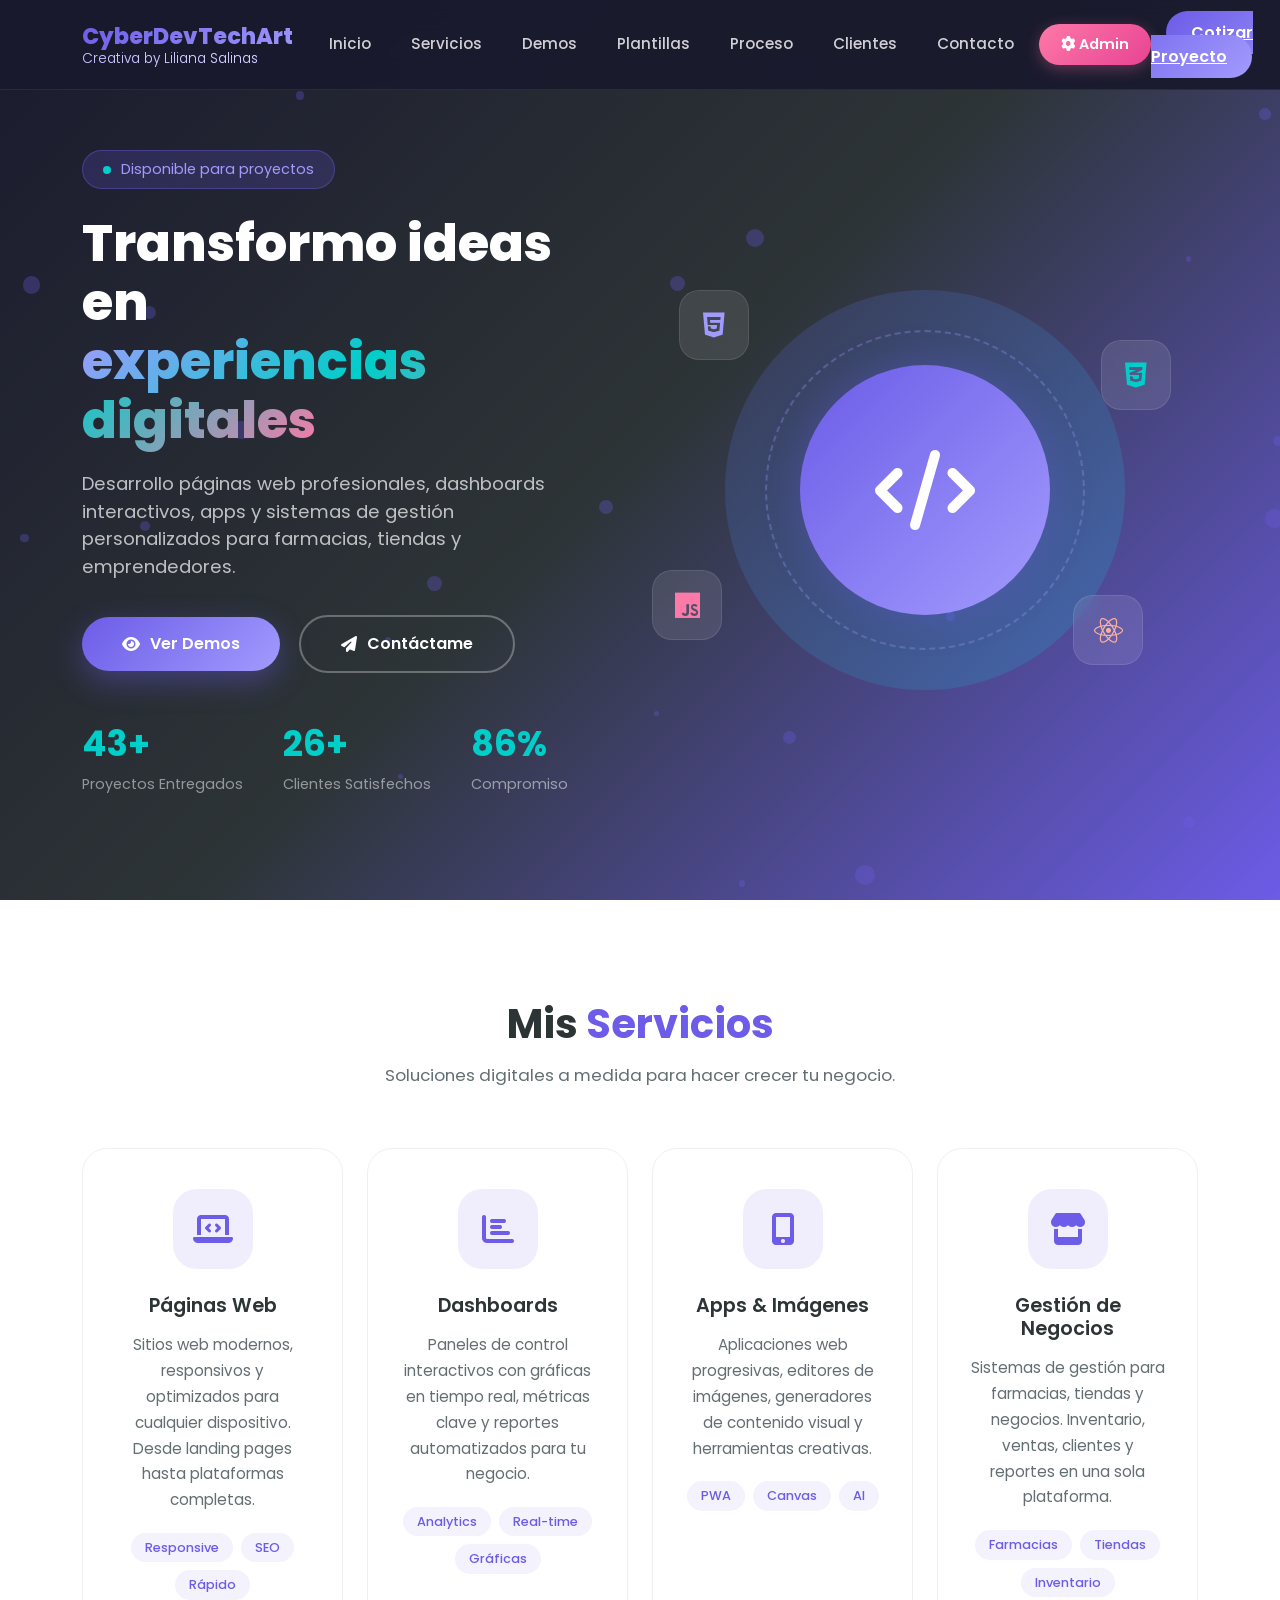
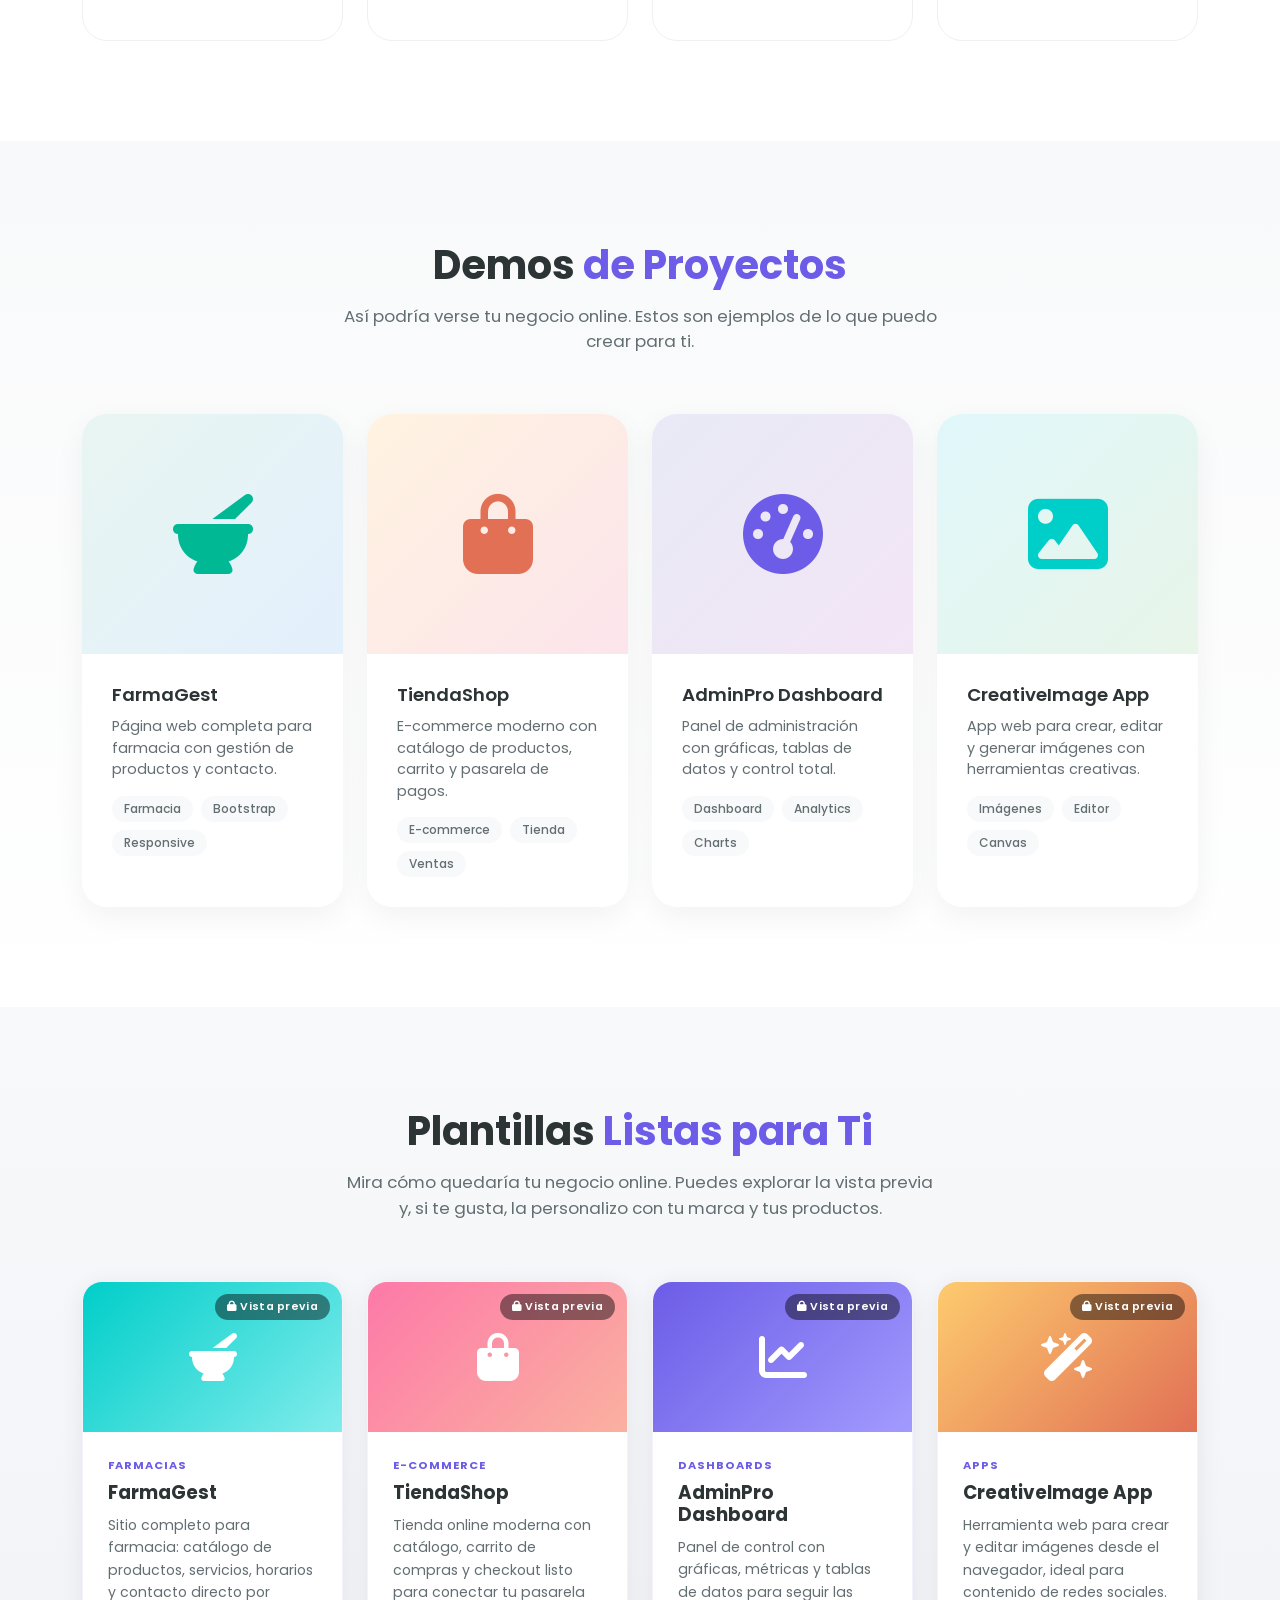
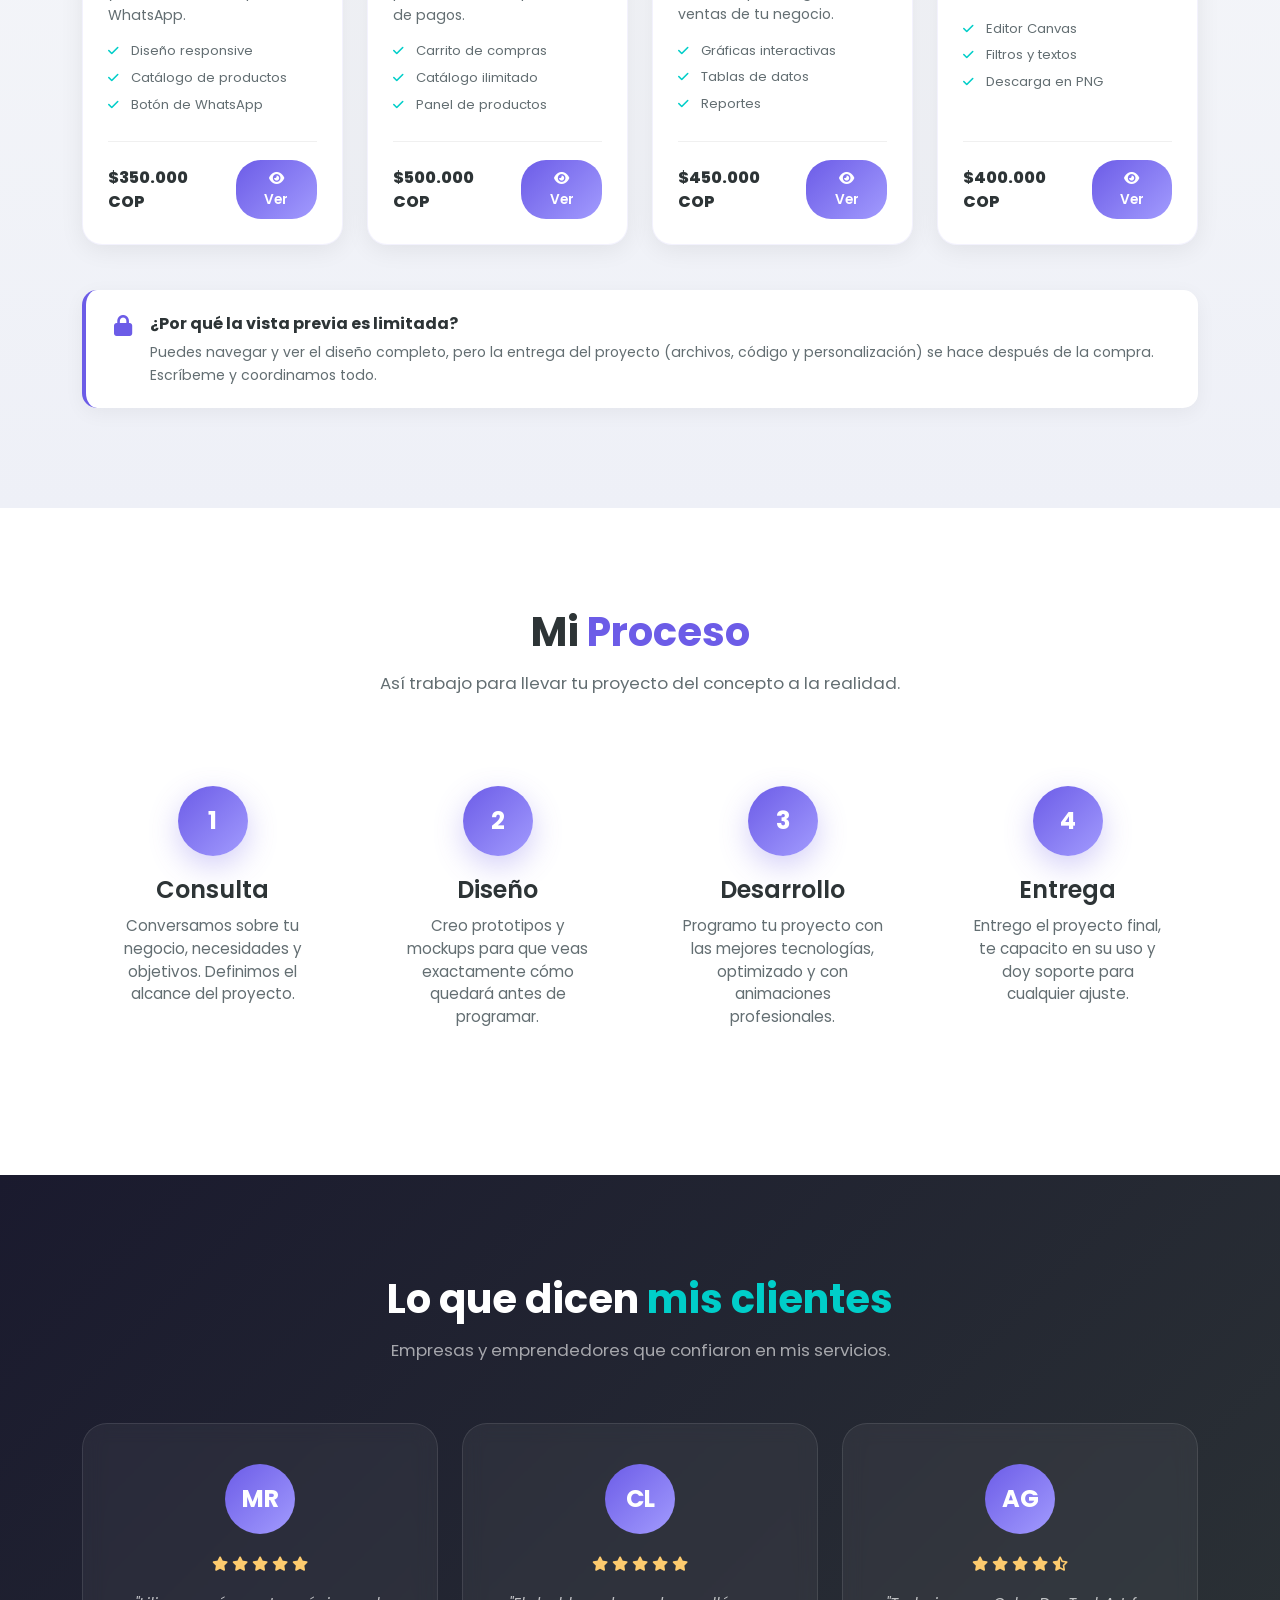
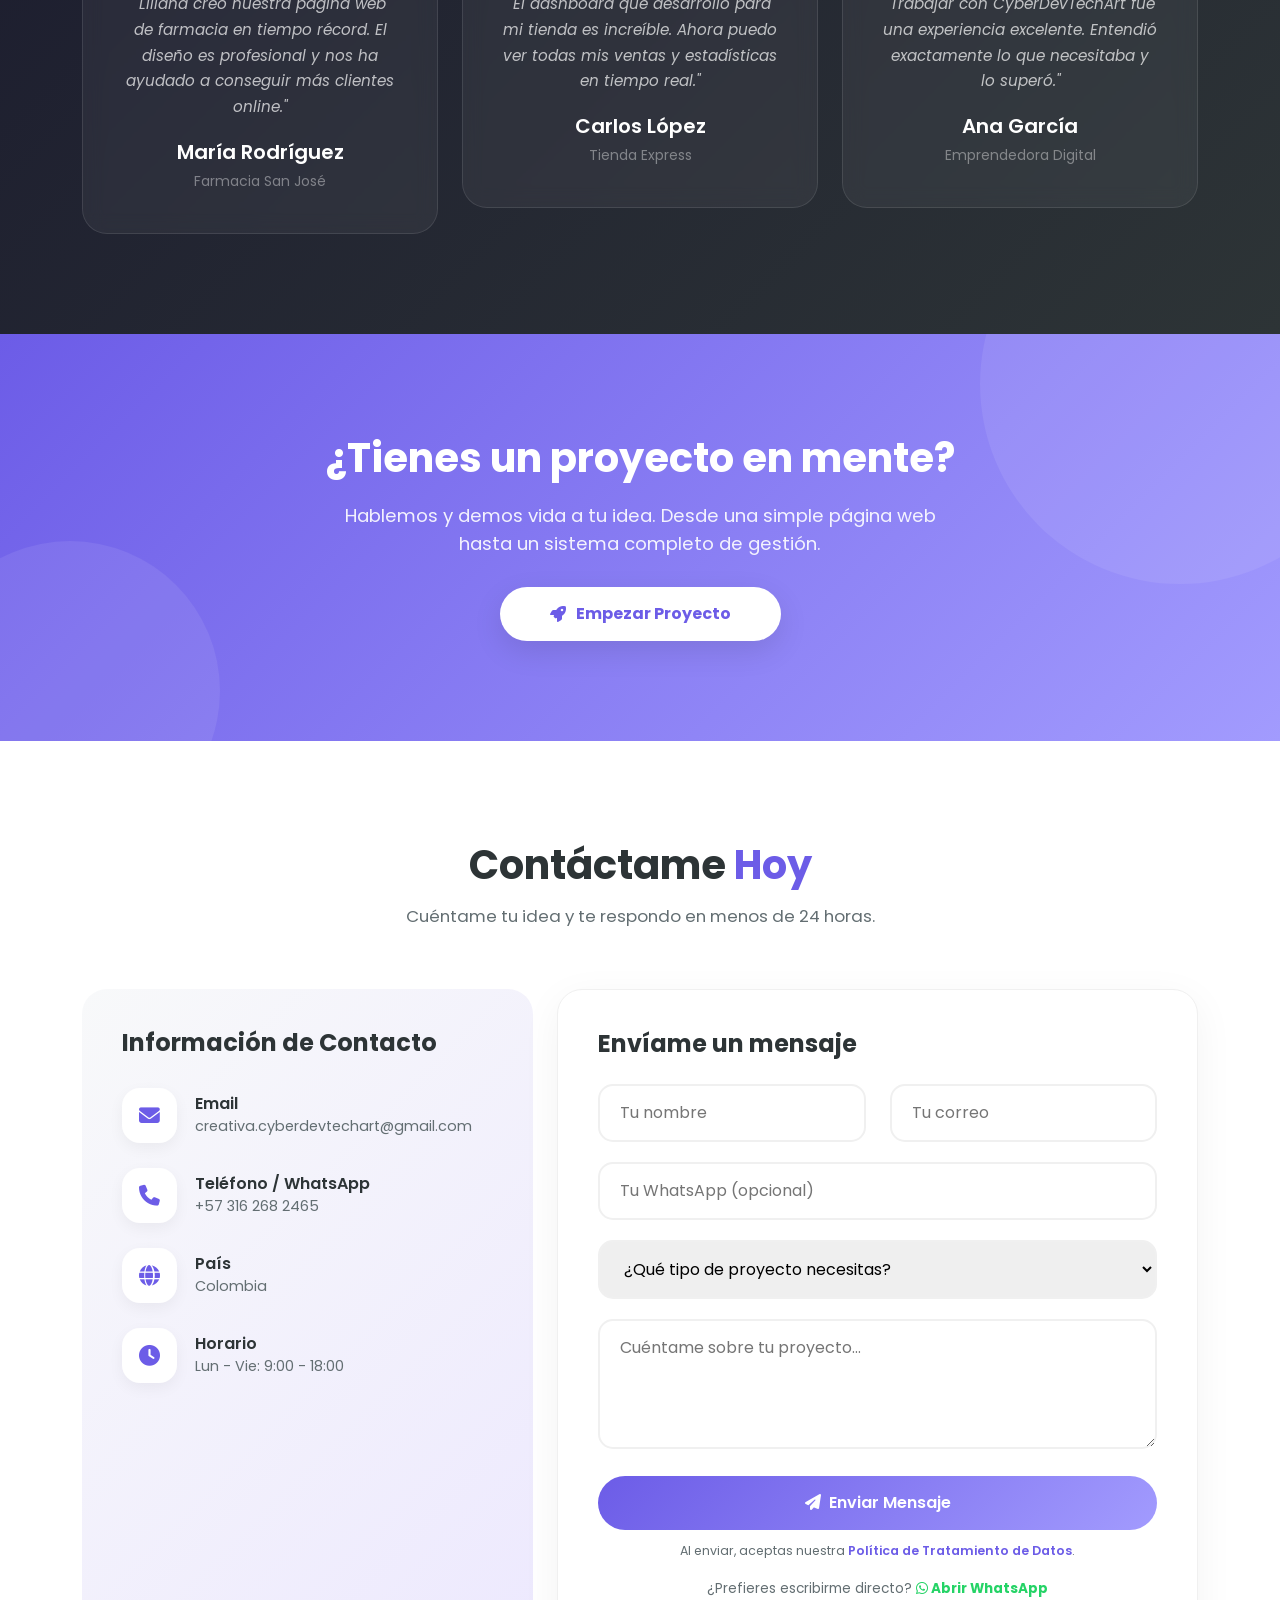
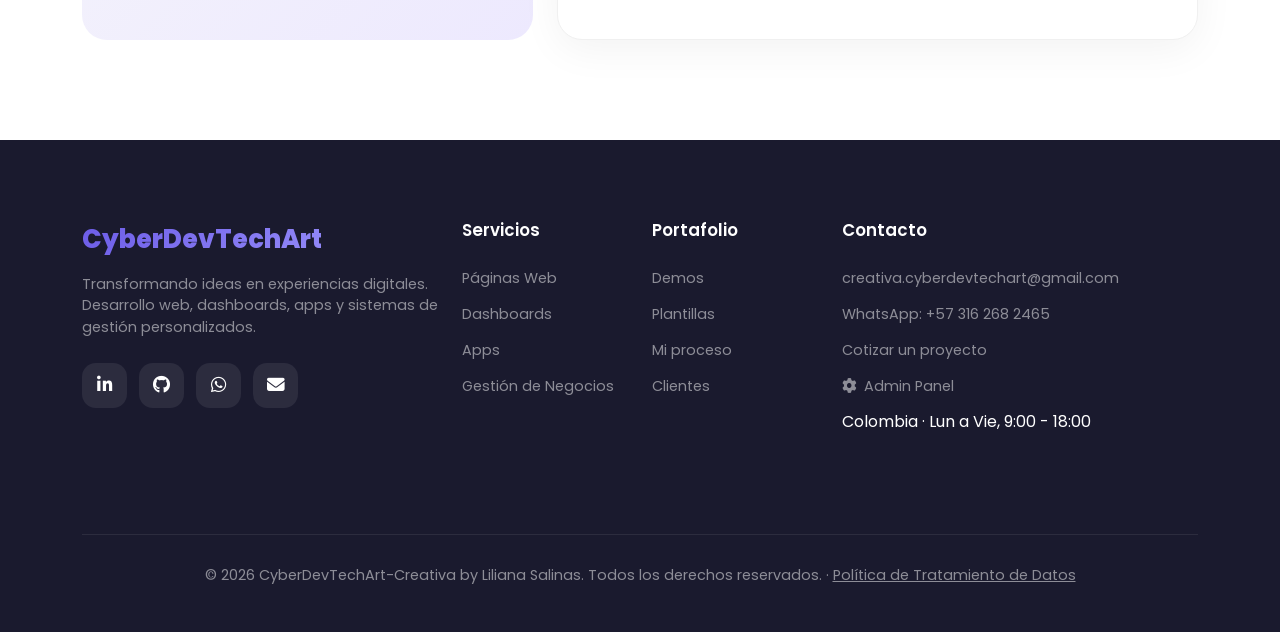
==== index.html @ ba083663 "Add files via upload" ====
<!DOCTYPE html>
<html lang="es">
<head>
    <meta charset="UTF-8">
    <meta name="viewport" content="width=device-width, initial-scale=1.0">
    <title>CyberDevTechArt-Creativa | Desarrollo Web, Apps & Dashboards</title>
    <meta name="description" content="Portafolio de Liliana Salinas (CyberDevTechArt-Creativa): desarrollo de páginas web, dashboards, apps y sistemas de gestión para farmacias, tiendas y emprendedores en Colombia.">
    <meta name="author" content="Liliana Salinas">
    <link rel="canonical" href="https://salinascarabali.github.io/creativa.cyberdevtechart/">
    <meta property="og:type" content="website">
    <meta property="og:title" content="CyberDevTechArt-Creativa | Portafolio de Liliana Salinas">
    <meta property="og:description" content="Páginas web, dashboards, apps y sistemas de gestión a la medida. Mira los demos y plantillas disponibles.">
    <meta property="og:url" content="https://salinascarabali.github.io/creativa.cyberdevtechart/">
    <meta name="twitter:card" content="summary_large_image">
    <link href="https://cdn.jsdelivr.net/npm/bootstrap@5.3.2/dist/css/bootstrap.min.css" rel="stylesheet">
    <link href="https://cdnjs.cloudflare.com/ajax/libs/font-awesome/6.4.2/css/all.min.css" rel="stylesheet">
    <link href="https://fonts.googleapis.com/css2?family=Poppins:wght@300;400;500;600;700;800&display=swap" rel="stylesheet">
    <link rel="stylesheet" href="css/style.css">
</head>
<body>
    <!-- Navbar -->
    <nav class="navbar navbar-expand-lg fixed-top">
        <div class="container">
            <a class="navbar-brand" href="#inicio">CyberDevTechArt<span>Creativa by Liliana Salinas</span></a>
            <button class="navbar-toggler" type="button" data-bs-toggle="collapse" data-bs-target="#navbarNav">
                <span class="navbar-toggler-icon"></span>
            </button>
            <div class="collapse navbar-collapse" id="navbarNav">
                <ul class="navbar-nav ms-auto align-items-center">
                    <li class="nav-item"><a class="nav-link" href="#inicio">Inicio</a></li>
                    <li class="nav-item"><a class="nav-link" href="#servicios">Servicios</a></li>
                    <li class="nav-item"><a class="nav-link" href="#demos">Demos</a></li>
                    <li class="nav-item"><a class="nav-link" href="#plantillas">Plantillas</a></li>
                    <li class="nav-item"><a class="nav-link" href="#proceso">Proceso</a></li>
                    <li class="nav-item"><a class="nav-link" href="#testimonios">Clientes</a></li>
                    <li class="nav-item"><a class="nav-link" href="#contacto">Contacto</a></li>
                    <li class="nav-item"><a class="btn-admin-nav" href="admin.html"><i class="fas fa-cog me-1"></i> Admin</a></li>
                    <li class="nav-item"><a class="btn-nav" href="#contacto">Cotizar Proyecto</a></li>
                </ul>
            </div>
        </div>
    </nav>

    <!-- Hero Section -->
    <section class="hero" id="inicio">
        <div class="hero-particles" id="particles"></div>
        <div class="container">
            <div class="row align-items-center">
                <div class="col-lg-6">
                    <div class="hero-content">
                        <div class="hero-badge">
                            <span class="pulse"></span>
                            <span id="adminStatus">Disponible para proyectos</span>
                        </div>
                        <h1>
                            Transformo ideas en<br>
                            <span class="gradient-text">experiencias digitales</span>
                        </h1>
                        <p id="heroDescription">
                            Desarrollo páginas web profesionales, dashboards interactivos, apps y sistemas de gestión personalizados para farmacias, tiendas y emprendedores.
                        </p>
                        <div class="hero-btns">
                            <a href="#demos" class="btn btn-hero-primary">
                                <i class="fas fa-eye"></i> Ver Demos
                            </a>
                            <a href="#contacto" class="btn btn-hero-outline">
                                <i class="fas fa-paper-plane"></i> Contáctame
                            </a>
                        </div>
                        <div class="hero-stats">
                            <div class="stat-item">
                                <h3 id="statProjects">50+</h3>
                                <p>Proyectos Entregados</p>
                            </div>
                            <div class="stat-item">
                                <h3 id="statClients">30+</h3>
                                <p>Clientes Satisfechos</p>
                            </div>
                            <div class="stat-item">
                                <h3>100%</h3>
                                <p>Compromiso</p>
                            </div>
                        </div>
                    </div>
                </div>
                <div class="col-lg-6">
                    <div class="hero-visual">
                        <div class="hero-circle">
                            <div class="hero-circle-inner">
                                <i class="fas fa-code"></i>
                            </div>
                        </div>
                        <div class="floating-icon"><i class="fab fa-html5"></i></div>
                        <div class="floating-icon"><i class="fab fa-css3-alt"></i></div>
                        <div class="floating-icon"><i class="fab fa-js"></i></div>
                        <div class="floating-icon"><i class="fab fa-react"></i></div>
                    </div>
                </div>
            </div>
        </div>
    </section>

    <!-- Services Section -->
    <section class="services section-padding" id="servicios">
        <div class="container">
            <div class="section-title reveal">
                <h2>Mis <span class="highlight">Servicios</span></h2>
                <p>Soluciones digitales a medida para hacer crecer tu negocio.</p>
            </div>
            <div class="row g-4">
                <div class="col-md-6 col-lg-3">
                    <div class="service-card reveal">
                        <div class="service-icon">
                            <i class="fas fa-laptop-code"></i>
                        </div>
                        <h4>Páginas Web</h4>
                        <p>Sitios web modernos, responsivos y optimizados para cualquier dispositivo. Desde landing pages hasta plataformas completas.</p>
                        <div class="service-tags">
                            <span class="service-tag">Responsive</span>
                            <span class="service-tag">SEO</span>
                            <span class="service-tag">Rápido</span>
                        </div>
                    </div>
                </div>
                <div class="col-md-6 col-lg-3">
                    <div class="service-card reveal">
                        <div class="service-icon">
                            <i class="fas fa-chart-bar"></i>
                        </div>
                        <h4>Dashboards</h4>
                        <p>Paneles de control interactivos con gráficas en tiempo real, métricas clave y reportes automatizados para tu negocio.</p>
                        <div class="service-tags">
                            <span class="service-tag">Analytics</span>
                            <span class="service-tag">Real-time</span>
                            <span class="service-tag">Gráficas</span>
                        </div>
                    </div>
                </div>
                <div class="col-md-6 col-lg-3">
                    <div class="service-card reveal">
                        <div class="service-icon">
                            <i class="fas fa-mobile-alt"></i>
                        </div>
                        <h4>Apps & Imágenes</h4>
                        <p>Aplicaciones web progresivas, editores de imágenes, generadores de contenido visual y herramientas creativas.</p>
                        <div class="service-tags">
                            <span class="service-tag">PWA</span>
                            <span class="service-tag">Canvas</span>
                            <span class="service-tag">AI</span>
                        </div>
                    </div>
                </div>
                <div class="col-md-6 col-lg-3">
                    <div class="service-card reveal">
                        <div class="service-icon">
                            <i class="fas fa-store"></i>
                        </div>
                        <h4>Gestión de Negocios</h4>
                        <p>Sistemas de gestión para farmacias, tiendas y negocios. Inventario, ventas, clientes y reportes en una sola plataforma.</p>
                        <div class="service-tags">
                            <span class="service-tag">Farmacias</span>
                            <span class="service-tag">Tiendas</span>
                            <span class="service-tag">Inventario</span>
                        </div>
                    </div>
                </div>
            </div>
        </div>
    </section>

    <!-- Portfolio / Demos Section -->
    <section class="portfolio section-padding" id="demos">
        <div class="container">
            <div class="section-title reveal">
                <h2>Demos <span class="highlight">de Proyectos</span></h2>
                <p>Así podría verse tu negocio online. Estos son ejemplos de lo que puedo crear para ti.</p>
            </div>
            <div class="row g-4">
                <div class="col-md-6 col-lg-3">
                    <div class="portfolio-card reveal">
                        <div class="portfolio-img farmacia">
                            <div class="demo-screen">
                                <i class="fas fa-mortar-pestle"></i>
                            </div>
                            <div class="portfolio-overlay">
                                <a href="demo-farmacia.html" class="btn btn-view-demo">Ver Demo</a>
                            </div>
                        </div>
                        <div class="portfolio-body">
                            <h5>FarmaGest</h5>
                            <p>Página web completa para farmacia con gestión de productos y contacto.</p>
                            <div class="portfolio-tags">
                                <span class="portfolio-tag">Farmacia</span>
                                <span class="portfolio-tag">Bootstrap</span>
                                <span class="portfolio-tag">Responsive</span>
                            </div>
                        </div>
                    </div>
                </div>
                <div class="col-md-6 col-lg-3">
                    <div class="portfolio-card reveal">
                        <div class="portfolio-img tienda">
                            <div class="demo-screen">
                                <i class="fas fa-shopping-bag"></i>
                            </div>
                            <div class="portfolio-overlay">
                                <a href="tienda-shop.html" class="btn btn-view-demo">Ver Demo</a>
                            </div>
                        </div>
                        <div class="portfolio-body">
                            <h5>TiendaShop</h5>
                            <p>E-commerce moderno con catálogo de productos, carrito y pasarela de pagos.</p>
                            <div class="portfolio-tags">
                                <span class="portfolio-tag">E-commerce</span>
                                <span class="portfolio-tag">Tienda</span>
                                <span class="portfolio-tag">Ventas</span>
                            </div>
                        </div>
                    </div>
                </div>
                <div class="col-md-6 col-lg-3">
                    <div class="portfolio-card reveal">
                        <div class="portfolio-img dashboard">
                            <div class="demo-screen">
                                <i class="fas fa-tachometer-alt"></i>
                            </div>
                            <div class="portfolio-overlay">
                                <a href="admin-analytics.html" class="btn btn-view-demo">Ver Demo</a>
                            </div>
                        </div>
                        <div class="portfolio-body">
                            <h5>AdminPro Dashboard</h5>
                            <p>Panel de administración con gráficas, tablas de datos y control total.</p>
                            <div class="portfolio-tags">
                                <span class="portfolio-tag">Dashboard</span>
                                <span class="portfolio-tag">Analytics</span>
                                <span class="portfolio-tag">Charts</span>
                            </div>
                        </div>
                    </div>
                </div>
                <div class="col-md-6 col-lg-3">
                    <div class="portfolio-card reveal">
                        <div class="portfolio-img app">
                            <div class="demo-screen">
                                <i class="fas fa-image"></i>
                            </div>
                            <div class="portfolio-overlay">
                                <a href="creative-image.html" class="btn btn-view-demo">Ver Demo</a>
                            </div>
                        </div>
                        <div class="portfolio-body">
                            <h5>CreativeImage App</h5>
                            <p>App web para crear, editar y generar imágenes con herramientas creativas.</p>
                            <div class="portfolio-tags">
                                <span class="portfolio-tag">Imágenes</span>
                                <span class="portfolio-tag">Editor</span>
                                <span class="portfolio-tag">Canvas</span>
                            </div>
                        </div>
                    </div>
                </div>
            </div>
        </div>
    </section>

    <!-- Plantillas a la venta -->
    <section class="templates section-padding" id="plantillas">
        <div class="container">
            <div class="section-title reveal">
                <h2>Plantillas <span class="highlight">Listas para Ti</span></h2>
                <p>Mira cómo quedaría tu negocio online. Puedes explorar la vista previa y, si te gusta, la personalizo con tu marca y tus productos.</p>
            </div>

            <div class="row g-4" id="templatesGrid"></div>

            <div class="templates-note reveal">
                <i class="fas fa-lock"></i>
                <div>
                    <strong>¿Por qué la vista previa es limitada?</strong>
                    <p>Puedes navegar y ver el diseño completo, pero la entrega del proyecto (archivos, código y personalización) se hace después de la compra. Escríbeme y coordinamos todo.</p>
                </div>
            </div>
        </div>
    </section>

    <!-- Modal de vista previa -->
    <div class="preview-modal" id="previewModal" aria-hidden="true">
        <div class="preview-box">
            <div class="preview-head">
                <div>
                    <h5 id="previewTitle">Vista previa</h5>
                    <small id="previewPrice"></small>
                </div>
                <button class="preview-close" onclick="closePreview()" aria-label="Cerrar vista previa">
                    <i class="fas fa-times"></i>
                </button>
            </div>
            <div class="preview-frame-wrap">
                <iframe id="previewFrame" title="Vista previa de la plantilla" loading="lazy"></iframe>
                <div class="preview-shield">
                    <span class="preview-watermark">VISTA PREVIA</span>
                </div>
            </div>
            <div class="preview-foot">
                <p><i class="fas fa-info-circle"></i> Vista previa solo de lectura. La versión completa se entrega personalizada.</p>
                <div class="preview-actions">
                    <a href="#" id="previewOpen" target="_blank" rel="noopener" class="btn btn-preview-ghost">
                        <i class="fas fa-up-right-from-square"></i> Ver en grande
                    </a>
                    <a href="#" id="previewBuy" target="_blank" rel="noopener" class="btn btn-preview-buy">
                        <i class="fab fa-whatsapp"></i> La quiero
                    </a>
                </div>
            </div>
        </div>
    </div>

    <!-- Process Section -->
    <section class="process section-padding" id="proceso">
        <div class="container">
            <div class="section-title reveal">
                <h2>Mi <span class="highlight">Proceso</span></h2>
                <p>Así trabajo para llevar tu proyecto del concepto a la realidad.</p>
            </div>
            <div class="row">
                <div class="col-md-6 col-lg-3">
                    <div class="process-step reveal">
                        <div class="step-number">1</div>
                        <h4>Consulta</h4>
                        <p>Conversamos sobre tu negocio, necesidades y objetivos. Definimos el alcance del proyecto.</p>
                    </div>
                </div>
                <div class="col-md-6 col-lg-3">
                    <div class="process-step reveal">
                        <div class="step-number">2</div>
                        <h4>Diseño</h4>
                        <p>Creo prototipos y mockups para que veas exactamente cómo quedará antes de programar.</p>
                    </div>
                </div>
                <div class="col-md-6 col-lg-3">
                    <div class="process-step reveal">
                        <div class="step-number">3</div>
                        <h4>Desarrollo</h4>
                        <p>Programo tu proyecto con las mejores tecnologías, optimizado y con animaciones profesionales.</p>
                    </div>
                </div>
                <div class="col-md-6 col-lg-3">
                    <div class="process-step reveal">
                        <div class="step-number">4</div>
                        <h4>Entrega</h4>
                        <p>Entrego el proyecto final, te capacito en su uso y doy soporte para cualquier ajuste.</p>
                    </div>
                </div>
            </div>
        </div>
    </section>

    <!-- Testimonials -->
    <section class="testimonials section-padding" id="testimonios">
        <div class="container">
            <div class="section-title reveal">
                <h2>Lo que dicen <span style="color: var(--secondary);">mis clientes</span></h2>
                <p>Empresas y emprendedores que confiaron en mis servicios.</p>
            </div>
            <div class="row g-4">
                <div class="col-md-4">
                    <div class="testimonial-card reveal">
                        <div class="testimonial-avatar">MR</div>
                        <div class="stars">
                            <i class="fas fa-star"></i>
                            <i class="fas fa-star"></i>
                            <i class="fas fa-star"></i>
                            <i class="fas fa-star"></i>
                            <i class="fas fa-star"></i>
                        </div>
                        <p>"Liliana creó nuestra página web de farmacia en tiempo récord. El diseño es profesional y nos ha ayudado a conseguir más clientes online."</p>
                        <h5>María Rodríguez</h5>
                        <small>Farmacia San José</small>
                    </div>
                </div>
                <div class="col-md-4">
                    <div class="testimonial-card reveal">
                        <div class="testimonial-avatar">CL</div>
                        <div class="stars">
                            <i class="fas fa-star"></i>
                            <i class="fas fa-star"></i>
                            <i class="fas fa-star"></i>
                            <i class="fas fa-star"></i>
                            <i class="fas fa-star"></i>
                        </div>
                        <p>"El dashboard que desarrolló para mi tienda es increíble. Ahora puedo ver todas mis ventas y estadísticas en tiempo real."</p>
                        <h5>Carlos López</h5>
                        <small>Tienda Express</small>
                    </div>
                </div>
                <div class="col-md-4">
                    <div class="testimonial-card reveal">
                        <div class="testimonial-avatar">AG</div>
                        <div class="stars">
                            <i class="fas fa-star"></i>
                            <i class="fas fa-star"></i>
                            <i class="fas fa-star"></i>
                            <i class="fas fa-star"></i>
                            <i class="fas fa-star-half-alt"></i>
                        </div>
                        <p>"Trabajar con CyberDevTechArt fue una experiencia excelente. Entendió exactamente lo que necesitaba y lo superó."</p>
                        <h5>Ana García</h5>
                        <small>Emprendedora Digital</small>
                    </div>
                </div>
            </div>
        </div>
    </section>

    <!-- CTA Section -->
    <section class="cta">
        <div class="container">
            <div class="cta-content reveal">
                <h2>¿Tienes un proyecto en mente?</h2>
                <p>Hablemos y demos vida a tu idea. Desde una simple página web hasta un sistema completo de gestión.</p>
                <a href="#contacto" class="btn btn-cta-light">
                    <i class="fas fa-rocket"></i> Empezar Proyecto
                </a>
            </div>
        </div>
    </section>

    <!-- Contact Section -->
    <section class="contact section-padding" id="contacto">
        <div class="container">
            <div class="section-title reveal">
                <h2>Contáctame <span class="highlight">Hoy</span></h2>
                <p>Cuéntame tu idea y te respondo en menos de 24 horas.</p>
            </div>
            <div class="row g-4">
                <div class="col-lg-5">
                    <div class="contact-info-card reveal">
                        <h4 style="font-weight: 700; margin-bottom: 30px;">Información de Contacto</h4>
                        <div class="contact-info-item">
                            <div class="contact-info-icon">
                                <i class="fas fa-envelope"></i>
                            </div>
                            <div class="contact-info-text">
                                <h5>Email</h5>
                                <p id="displayEmail"><a href="mailto:creativa.cyberdevtechart@gmail.com">creativa.cyberdevtechart@gmail.com</a></p>
                            </div>
                        </div>
                        <div class="contact-info-item">
                            <div class="contact-info-icon">
                                <i class="fas fa-phone"></i>
                            </div>
                            <div class="contact-info-text">
                                <h5>Teléfono / WhatsApp</h5>
                                <p id="displayPhone"><a href="https://wa.me/573162682465" target="_blank" rel="noopener">+57 316 268 2465</a></p>
                            </div>
                        </div>
                        <div class="contact-info-item">
                            <div class="contact-info-icon">
                                <i class="fas fa-globe"></i>
                            </div>
                            <div class="contact-info-text">
                                <h5>País</h5>
                                <p id="displayCountry">Colombia</p>
                            </div>
                        </div>
                        <div class="contact-info-item">
                            <div class="contact-info-icon">
                                <i class="fas fa-clock"></i>
                            </div>
                            <div class="contact-info-text">
                                <h5>Horario</h5>
                                <p>Lun - Vie: 9:00 - 18:00</p>
                            </div>
                        </div>
                    </div>
                </div>
                <div class="col-lg-7">
                    <div class="contact-form reveal">
                        <h4 style="font-weight: 700; margin-bottom: 25px;">Envíame un mensaje</h4>
                        <form id="contactForm" novalidate>
                            <div class="row">
                                <div class="col-md-6">
                                    <input type="text" name="nombre" id="cfName" class="form-control-custom" placeholder="Tu nombre" required>
                                </div>
                                <div class="col-md-6">
                                    <input type="email" name="email" id="cfEmail" class="form-control-custom" placeholder="Tu correo" required>
                                </div>
                            </div>
                            <input type="tel" name="telefono" id="cfPhone" class="form-control-custom" placeholder="Tu WhatsApp (opcional)">
                            <select name="tipo_proyecto" id="cfType" class="form-control-custom" required>
                                <option value="">¿Qué tipo de proyecto necesitas?</option>
                                <option value="Página Web">Página Web</option>
                                <option value="Dashboard / Analytics">Dashboard / Analytics</option>
                                <option value="App / Imágenes">App / Imágenes</option>
                                <option value="Sistema de Gestión">Sistema de Gestión</option>
                                <option value="Compra de plantilla">Compra de plantilla</option>
                                <option value="Otro">Otro</option>
                            </select>
                            <textarea name="mensaje" id="cfMessage" class="form-control-custom" rows="4" placeholder="Cuéntame sobre tu proyecto..." required></textarea>
                            <button type="submit" class="btn btn-submit">
                                <i class="fas fa-paper-plane me-2"></i>Enviar Mensaje
                            </button>
                            <div class="form-feedback" id="formFeedback"></div>
                            <p class="form-alt" style="font-size:0.78rem; margin-top:12px;">
                                Al enviar, aceptas nuestra
                                <a href="privacidad.html" style="color: var(--primary); font-weight:600;">Política de Tratamiento de Datos</a>.
                            </p>
                            <p class="form-alt">
                                ¿Prefieres escribirme directo?
                                <a href="https://wa.me/573162682465?text=Hola%20Liliana%2C%20vi%20tu%20portafolio%20y%20me%20interesa%20un%20proyecto" target="_blank" rel="noopener">
                                    <i class="fab fa-whatsapp"></i> Abrir WhatsApp
                                </a>
                            </p>
                        </form>
                    </div>
                </div>
            </div>
        </div>
    </section>

    <!-- Footer -->
    <footer class="footer">
        <div class="container">
            <div class="row">
                <div class="col-lg-4 mb-4">
                    <a class="footer-brand" href="#inicio">CyberDevTechArt</a>
                    <p>Transformando ideas en experiencias digitales. Desarrollo web, dashboards, apps y sistemas de gestión personalizados.</p>
                    <div class="social-links mt-4">
                        <a href="https://www.linkedin.com/company/cyberdevartbylilisalinas/" target="_blank" rel="noopener" title="LinkedIn"><i class="fab fa-linkedin-in"></i></a>
                        <a href="https://github.com/salinascarabali" target="_blank" rel="noopener" title="GitHub"><i class="fab fa-github"></i></a>
                        <a href="https://wa.me/573162682465" target="_blank" rel="noopener" title="WhatsApp"><i class="fab fa-whatsapp"></i></a>
                        <a href="mailto:creativa.cyberdevtechart@gmail.com" title="Email"><i class="fas fa-envelope"></i></a>
                    </div>
                </div>
                <div class="col-lg-2 col-md-4 mb-4">
                    <h5>Servicios</h5>
                    <ul class="footer-links">
                        <li><a href="#servicios">Páginas Web</a></li>
                        <li><a href="#servicios">Dashboards</a></li>
                        <li><a href="#servicios">Apps</a></li>
                        <li><a href="#servicios">Gestión de Negocios</a></li>
                    </ul>
                </div>
                <div class="col-lg-2 col-md-4 mb-4">
                    <h5>Portafolio</h5>
                    <ul class="footer-links">
                        <li><a href="#demos">Demos</a></li>
                        <li><a href="#plantillas">Plantillas</a></li>
                        <li><a href="#proceso">Mi proceso</a></li>
                        <li><a href="#testimonios">Clientes</a></li>
                    </ul>
                </div>
                <div class="col-lg-4 col-md-4 mb-4">
                    <h5>Contacto</h5>
                    <ul class="footer-links">
                        <li><a href="mailto:creativa.cyberdevtechart@gmail.com">creativa.cyberdevtechart@gmail.com</a></li>
                        <li><a href="https://wa.me/573162682465" target="_blank" rel="noopener">WhatsApp: +57 316 268 2465</a></li>
                        <li><a href="#contacto">Cotizar un proyecto</a></li>
                        <li><a href="admin.html"><i class="fas fa-cog me-1"></i> Admin Panel</a></li>
                        <li>Colombia · Lun a Vie, 9:00 - 18:00</li>
                    </ul>
                </div>
            </div>
            <div class="footer-bottom">
                <p>© <span id="year">2026</span> CyberDevTechArt-Creativa by Liliana Salinas. Todos los derechos reservados.
                    · <a href="privacidad.html" style="color: inherit; text-decoration: underline;">Política de Tratamiento de Datos</a>
                </p>
            </div>
        </div>
    </footer>

    <script src="https://cdn.jsdelivr.net/npm/bootstrap@5.3.2/dist/js/bootstrap.bundle.min.js"></script>
    <script src="js/app.js"></script>
</body>
</html>
---- css/style.css ----
/* ============================================
   CYBERDEVTECHART-CREATIVA - MAIN STYLES
   by Liliana Salinas
   ============================================ */

:root {
    --primary: #6c5ce7;
    --primary-dark: #5649c0;
    --secondary: #00cec9;
    --accent: #fd79a8;
    --dark: #2d3436;
    --darker: #1a1a2e;
    --light: #f8f9fa;
    --gray: #636e72;
    --gradient-1: linear-gradient(135deg, #6c5ce7 0%, #a29bfe 100%);
    --gradient-2: linear-gradient(135deg, #00cec9 0%, #81ecec 100%);
    --gradient-3: linear-gradient(135deg, #fd79a8 0%, #fab1a0 100%);
    --gradient-hero: linear-gradient(135deg, #1a1a2e 0%, #2d3436 50%, #6c5ce7 100%);
    --shadow: 0 10px 40px rgba(0,0,0,0.15);
    --shadow-glow: 0 0 40px rgba(108, 92, 231, 0.3);
}

* { margin: 0; padding: 0; box-sizing: border-box; }

html { scroll-behavior: smooth; }

body {
    font-family: 'Poppins', sans-serif;
    overflow-x: hidden;
    color: var(--dark);
    background: var(--light);
}

::-webkit-scrollbar { width: 8px; }
::-webkit-scrollbar-track { background: var(--darker); }
::-webkit-scrollbar-thumb { background: var(--primary); border-radius: 4px; }

/* ========== NAVBAR ========== */
.navbar {
    background: rgba(26, 26, 46, 0.95) !important;
    backdrop-filter: blur(15px);
    padding: 15px 0;
    transition: all 0.4s ease;
    border-bottom: 1px solid rgba(108, 92, 231, 0.2);
}

.navbar.scrolled {
    padding: 10px 0;
    box-shadow: 0 5px 30px rgba(0,0,0,0.3);
}

.navbar-brand {
    font-weight: 800;
    font-size: 1.4rem;
    background: var(--gradient-1);
    -webkit-background-clip: text;
    -webkit-text-fill-color: transparent;
    background-clip: text;
}

.navbar-brand span {
    font-weight: 300;
    font-size: 0.85rem;
    display: block;
    -webkit-text-fill-color: rgba(255,255,255,0.6);
    margin-top: -5px;
}

.nav-link {
    font-weight: 500;
    color: rgba(255,255,255,0.8) !important;
    margin: 0 12px;
    position: relative;
    transition: all 0.3s ease;
    font-size: 0.95rem;
}

.nav-link::after {
    content: '';
    position: absolute;
    bottom: -5px;
    left: 50%;
    width: 0;
    height: 2px;
    background: var(--gradient-2);
    border-radius: 2px;
    transition: all 0.3s ease;
    transform: translateX(-50%);
}

.nav-link:hover { color: white !important; }
.nav-link:hover::after { width: 80%; }

.btn-nav {
    background: var(--gradient-1);
    color: white !important;
    padding: 10px 25px !important;
    border-radius: 50px;
    font-weight: 600;
    border: none;
    transition: all 0.3s ease;
    margin-left: 15px;
}

.btn-nav:hover {
    transform: translateY(-2px);
    box-shadow: var(--shadow-glow);
    color: white !important;
}

.navbar-toggler { border-color: rgba(255,255,255,0.3); }
.navbar-toggler-icon { filter: invert(1); }

/* ========== HERO ========== */
.hero {
    min-height: 100vh;
    background: var(--gradient-hero);
    display: flex;
    align-items: center;
    position: relative;
    overflow: hidden;
    padding-top: 80px;
}

.hero-particles {
    position: absolute;
    inset: 0;
    overflow: hidden;
}

.particle {
    position: absolute;
    border-radius: 50%;
    background: rgba(108, 92, 231, 0.3);
    animation: float-particle 15s infinite ease-in-out;
}

@keyframes float-particle {
    0%, 100% { transform: translateY(0) rotate(0deg); opacity: 0.3; }
    50% { transform: translateY(-100px) rotate(180deg); opacity: 0.6; }
}

.hero-content { position: relative; z-index: 2; }

.hero-badge {
    display: inline-flex;
    align-items: center;
    gap: 10px;
    background: rgba(108, 92, 231, 0.2);
    border: 1px solid rgba(108, 92, 231, 0.4);
    padding: 8px 20px;
    border-radius: 50px;
    color: #a29bfe;
    font-size: 0.9rem;
    margin-bottom: 25px;
    animation: fadeInUp 1s ease;
}

.hero-badge .pulse {
    width: 8px;
    height: 8px;
    background: var(--secondary);
    border-radius: 50%;
    animation: pulse 2s infinite;
}

@keyframes pulse {
    0%, 100% { opacity: 1; transform: scale(1); }
    50% { opacity: 0.5; transform: scale(1.3); }
}

.hero h1 {
    font-size: 3.2rem;
    font-weight: 800;
    line-height: 1.15;
    margin-bottom: 20px;
    color: white;
    animation: fadeInUp 1s ease 0.1s both;
}

.hero h1 .gradient-text {
    background: linear-gradient(135deg, #a29bfe 0%, #00cec9 50%, #fd79a8 100%);
    -webkit-background-clip: text;
    -webkit-text-fill-color: transparent;
    background-clip: text;
}

.hero p {
    font-size: 1.15rem;
    color: rgba(255,255,255,0.7);
    margin-bottom: 35px;
    max-width: 500px;
    animation: fadeInUp 1s ease 0.2s both;
}

.hero-btns { animation: fadeInUp 1s ease 0.3s both; }

.btn-hero-primary {
    background: var(--gradient-1);
    color: white;
    padding: 15px 40px;
    border-radius: 50px;
    font-weight: 600;
    border: none;
    transition: all 0.3s ease;
    box-shadow: 0 10px 30px rgba(108, 92, 231, 0.4);
    display: inline-flex;
    align-items: center;
    gap: 10px;
}

.btn-hero-primary:hover {
    transform: translateY(-3px);
    box-shadow: 0 15px 40px rgba(108, 92, 231, 0.5);
    color: white;
}

.btn-hero-outline {
    background: transparent;
    color: white;
    padding: 15px 40px;
    border-radius: 50px;
    font-weight: 600;
    border: 2px solid rgba(255,255,255,0.3);
    margin-left: 15px;
    transition: all 0.3s ease;
    display: inline-flex;
    align-items: center;
    gap: 10px;
}

.btn-hero-outline:hover {
    border-color: var(--secondary);
    color: var(--secondary);
    transform: translateY(-3px);
}

.hero-stats {
    margin-top: 50px;
    display: flex;
    gap: 40px;
    animation: fadeInUp 1s ease 0.5s both;
}

.stat-item h3 {
    font-size: 2.2rem;
    font-weight: 700;
    color: var(--secondary);
}

.stat-item p { color: rgba(255,255,255,0.5); font-size: 0.9rem; }

/* Hero Visual */
.hero-visual {
    position: relative;
    animation: fadeInRight 1.2s ease;
    display: flex;
    justify-content: center;
    align-items: center;
    min-height: 500px;
}

.hero-circle {
    width: 400px;
    height: 400px;
    border-radius: 50%;
    background: linear-gradient(135deg, rgba(108, 92, 231, 0.2) 0%, rgba(0, 206, 201, 0.2) 100%);
    position: relative;
    display: flex;
    align-items: center;
    justify-content: center;
    animation: rotate-slow 30s linear infinite;
}

@keyframes rotate-slow {
    from { transform: rotate(0deg); }
    to { transform: rotate(360deg); }
}

.hero-circle::before {
    content: '';
    position: absolute;
    width: 320px;
    height: 320px;
    border-radius: 50%;
    border: 2px dashed rgba(162, 155, 254, 0.3);
    animation: rotate-slow 20s linear infinite reverse;
}

.hero-circle-inner {
    width: 250px;
    height: 250px;
    border-radius: 50%;
    background: var(--gradient-1);
    display: flex;
    align-items: center;
    justify-content: center;
    font-size: 5rem;
    color: white;
    box-shadow: var(--shadow-glow);
}

.floating-icon {
    position: absolute;
    width: 70px;
    height: 70px;
    border-radius: 20px;
    background: rgba(255,255,255,0.1);
    backdrop-filter: blur(10px);
    display: flex;
    align-items: center;
    justify-content: center;
    font-size: 1.8rem;
    color: white;
    animation: float-icon 4s ease-in-out infinite;
    border: 1px solid rgba(255,255,255,0.1);
}

.floating-icon:nth-child(2) { top: 10%; left: 5%; animation-delay: 0s; color: #a29bfe; }
.floating-icon:nth-child(3) { top: 20%; right: 5%; animation-delay: 1s; color: #00cec9; }
.floating-icon:nth-child(4) { bottom: 20%; left: 0; animation-delay: 2s; color: #fd79a8; }
.floating-icon:nth-child(5) { bottom: 15%; right: 10%; animation-delay: 0.5s; color: #fab1a0; }

@keyframes float-icon {
    0%, 100% { transform: translateY(0) rotate(0deg); }
    50% { transform: translateY(-20px) rotate(5deg); }
}

/* ========== SECTIONS GENERAL ========== */
.section-padding { padding: 100px 0; }

.section-title { text-align: center; margin-bottom: 60px; }

.section-title h2 {
    font-size: 2.5rem;
    font-weight: 700;
    margin-bottom: 15px;
}

.section-title h2 .highlight { color: var(--primary); }

.section-title p {
    color: var(--gray);
    max-width: 600px;
    margin: 0 auto;
    font-size: 1.05rem;
}

/* ========== SERVICES ========== */
.services { background: white; }

.service-card {
    background: white;
    padding: 40px 30px;
    border-radius: 25px;
    text-align: center;
    transition: all 0.5s ease;
    border: 1px solid #f0f0f0;
    height: 100%;
    position: relative;
    overflow: hidden;
}

.service-card::before {
    content: '';
    position: absolute;
    top: 0;
    left: 0;
    width: 100%;
    height: 4px;
    background: var(--gradient-1);
    transform: scaleX(0);
    transition: transform 0.4s ease;
}

.service-card:hover::before { transform: scaleX(1); }

.service-card:hover {
    transform: translateY(-15px);
    box-shadow: 0 30px 60px rgba(0,0,0,0.1);
    border-color: transparent;
}

.service-icon {
    width: 80px;
    height: 80px;
    border-radius: 24px;
    display: flex;
    align-items: center;
    justify-content: center;
    margin: 0 auto 25px;
    font-size: 2rem;
    transition: all 0.4s ease;
    position: relative;
}

.service-card:nth-child(1) .service-icon { background: rgba(108, 92, 231, 0.1); color: var(--primary); }
.service-card:nth-child(2) .service-icon { background: rgba(0, 206, 201, 0.1); color: var(--secondary); }
.service-card:nth-child(3) .service-icon { background: rgba(253, 121, 168, 0.1); color: var(--accent); }
.service-card:nth-child(4) .service-icon { background: rgba(250, 177, 160, 0.1); color: #e17055; }

.service-card:hover .service-icon {
    transform: rotate(5deg) scale(1.1);
}

.service-card h4 {
    font-weight: 600;
    margin-bottom: 15px;
    font-size: 1.2rem;
}

.service-card p { color: var(--gray); font-size: 0.95rem; line-height: 1.7; }

.service-tags {
    display: flex;
    flex-wrap: wrap;
    gap: 8px;
    justify-content: center;
    margin-top: 20px;
}

.service-tag {
    background: rgba(108, 92, 231, 0.08);
    color: var(--primary);
    padding: 5px 14px;
    border-radius: 50px;
    font-size: 0.8rem;
    font-weight: 500;
}

/* ========== PORTFOLIO / DEMO ========== */
.portfolio {
    background: linear-gradient(180deg, #f8f9fa 0%, white 100%);
}

.portfolio-card {
    background: white;
    border-radius: 25px;
    overflow: hidden;
    box-shadow: 0 10px 30px rgba(0,0,0,0.05);
    transition: all 0.5s ease;
    height: 100%;
    position: relative;
}

.portfolio-card:hover {
    transform: translateY(-10px);
    box-shadow: 0 30px 60px rgba(0,0,0,0.12);
}

.portfolio-img {
    height: 240px;
    position: relative;
    overflow: hidden;
}

.portfolio-img .demo-screen {
    width: 100%;
    height: 100%;
    display: flex;
    align-items: center;
    justify-content: center;
    font-size: 5rem;
    position: relative;
}

.portfolio-img.farmacia .demo-screen { background: linear-gradient(135deg, #e8f5f1 0%, #e3f0fd 100%); color: #00b894; }
.portfolio-img.tienda .demo-screen { background: linear-gradient(135deg, #fff3e0 0%, #fce4ec 100%); color: #e17055; }
.portfolio-img.dashboard .demo-screen { background: linear-gradient(135deg, #e8eaf6 0%, #f3e5f5 100%); color: #6c5ce7; }
.portfolio-img.app .demo-screen { background: linear-gradient(135deg, #e0f7fa 0%, #e8f5e9 100%); color: #00cec9; }

.portfolio-overlay {
    position: absolute;
    inset: 0;
    background: rgba(26, 26, 46, 0.85);
    display: flex;
    align-items: center;
    justify-content: center;
    opacity: 0;
    transition: all 0.4s ease;
}

.portfolio-card:hover .portfolio-overlay { opacity: 1; }

.btn-view-demo {
    background: white;
    color: var(--primary);
    padding: 12px 30px;
    border-radius: 50px;
    font-weight: 600;
    border: none;
    transition: all 0.3s ease;
}

.btn-view-demo:hover {
    transform: scale(1.05);
    box-shadow: 0 10px 30px rgba(0,0,0,0.2);
}

.portfolio-body { padding: 30px; }

.portfolio-body h5 {
    font-weight: 600;
    margin-bottom: 10px;
    font-size: 1.15rem;
}

.portfolio-body p { color: var(--gray); font-size: 0.9rem; margin-bottom: 15px; }

.portfolio-tags {
    display: flex;
    gap: 8px;
    flex-wrap: wrap;
}

.portfolio-tag {
    background: #f8f9fa;
    color: var(--gray);
    padding: 4px 12px;
    border-radius: 50px;
    font-size: 0.75rem;
    font-weight: 500;
}

/* ========== PROCESS ========== */
.process { background: white; }

.process-step {
    text-align: center;
    padding: 30px;
    position: relative;
}

.process-step::after {
    content: '';
    position: absolute;
    top: 50px;
    right: -50%;
    width: 100%;
    height: 2px;
    background: linear-gradient(90deg, var(--primary), var(--secondary));
    opacity: 0.3;
}

.process-step:last-child::after { display: none; }

.step-number {
    width: 70px;
    height: 70px;
    border-radius: 50%;
    background: var(--gradient-1);
    color: white;
    display: flex;
    align-items: center;
    justify-content: center;
    font-size: 1.5rem;
    font-weight: 700;
    margin: 0 auto 20px;
    box-shadow: 0 10px 30px rgba(108, 92, 231, 0.3);
}

.process-step h4 { font-weight: 600; margin-bottom: 10px; }
.process-step p { color: var(--gray); font-size: 0.95rem; }

/* ========== TESTIMONIALS ========== */
.testimonials {
    background: linear-gradient(135deg, #1a1a2e 0%, #2d3436 100%);
    color: white;
}

.testimonials .section-title h2 { color: white; }
.testimonials .section-title p { color: rgba(255,255,255,0.6); }

.testimonial-card {
    background: rgba(255,255,255,0.05);
    backdrop-filter: blur(10px);
    padding: 40px;
    border-radius: 25px;
    border: 1px solid rgba(255,255,255,0.1);
    text-align: center;
    transition: all 0.4s ease;
}

.testimonial-card:hover {
    transform: translateY(-10px);
    border-color: rgba(108, 92, 231, 0.4);
}

.testimonial-avatar {
    width: 70px;
    height: 70px;
    border-radius: 50%;
    background: var(--gradient-1);
    display: flex;
    align-items: center;
    justify-content: center;
    color: white;
    font-size: 1.5rem;
    font-weight: 700;
    margin: 0 auto 20px;
}

.stars { color: #fdcb6e; margin-bottom: 15px; font-size: 0.9rem; }

.testimonial-card p {
    font-style: italic;
    color: rgba(255,255,255,0.7);
    margin-bottom: 20px;
    font-size: 0.95rem;
    line-height: 1.7;
}

.testimonial-card h5 { font-weight: 600; margin-bottom: 5px; color: white; }
.testimonial-card small { color: rgba(255,255,255,0.4); }

/* ========== CTA ========== */
.cta {
    background: var(--gradient-1);
    padding: 100px 0;
    position: relative;
    overflow: hidden;
}

.cta::before, .cta::after {
    content: '';
    position: absolute;
    border-radius: 50%;
    background: rgba(255,255,255,0.08);
}

.cta::before { width: 400px; height: 400px; top: -150px; right: -100px; }
.cta::after { width: 300px; height: 300px; bottom: -100px; left: -80px; }

.cta-content {
    position: relative;
    z-index: 2;
    text-align: center;
    color: white;
}

.cta-content h2 {
    font-size: 2.5rem;
    font-weight: 700;
    margin-bottom: 20px;
}

.cta-content p {
    font-size: 1.15rem;
    opacity: 0.9;
    max-width: 600px;
    margin: 0 auto 30px;
}

.btn-cta-light {
    background: white;
    color: var(--primary);
    padding: 15px 50px;
    border-radius: 50px;
    font-weight: 700;
    border: none;
    transition: all 0.3s ease;
    box-shadow: 0 10px 30px rgba(0,0,0,0.1);
    display: inline-flex;
    align-items: center;
    gap: 10px;
}

.btn-cta-light:hover {
    transform: translateY(-3px);
    box-shadow: 0 15px 40px rgba(0,0,0,0.2);
    background: var(--dark);
    color: white;
}

/* ========== CONTACT ========== */
.contact { background: white; }

.contact-info-card {
    background: linear-gradient(135deg, #f8f9fa 0%, #ede9fe 100%);
    padding: 40px;
    border-radius: 25px;
    height: 100%;
}

.contact-info-item {
    display: flex;
    align-items: center;
    margin-bottom: 25px;
}

.contact-info-item:last-child { margin-bottom: 0; }

.contact-info-icon {
    width: 55px;
    height: 55px;
    background: white;
    border-radius: 18px;
    display: flex;
    align-items: center;
    justify-content: center;
    color: var(--primary);
    font-size: 1.3rem;
    margin-right: 18px;
    box-shadow: 0 5px 15px rgba(0,0,0,0.05);
    transition: all 0.3s ease;
}

.contact-info-item:hover .contact-info-icon {
    background: var(--gradient-1);
    color: white;
    transform: scale(1.1);
}

.contact-info-text h5 { font-weight: 600; margin-bottom: 3px; font-size: 1rem; }
.contact-info-text p { color: var(--gray); margin: 0; font-size: 0.9rem; }

.contact-form {
    background: white;
    padding: 40px;
    border-radius: 25px;
    box-shadow: 0 10px 40px rgba(0,0,0,0.05);
    border: 1px solid #f0f0f0;
}

.form-control-custom {
    border: 2px solid #f0f0f0;
    border-radius: 15px;
    padding: 15px 20px;
    font-size: 1rem;
    transition: all 0.3s ease;
    margin-bottom: 20px;
    width: 100%;
    font-family: 'Poppins', sans-serif;
}

.form-control-custom:focus {
    border-color: var(--primary);
    box-shadow: 0 0 0 0.2rem rgba(108, 92, 231, 0.15);
    outline: none;
}

.btn-submit {
    background: var(--gradient-1);
    color: white;
    padding: 15px 40px;
    border-radius: 50px;
    font-weight: 600;
    border: none;
    width: 100%;
    transition: all 0.3s ease;
    cursor: pointer;
    font-family: 'Poppins', sans-serif;
}

.btn-submit:hover {
    transform: translateY(-2px);
    box-shadow: 0 10px 25px rgba(108, 92, 231, 0.3);
}

/* ========== FOOTER ========== */
.footer {
    background: var(--darker);
    color: white;
    padding: 80px 0 30px;
}

.footer-brand {
    font-size: 1.6rem;
    font-weight: 800;
    background: var(--gradient-1);
    -webkit-background-clip: text;
    -webkit-text-fill-color: transparent;
    background-clip: text;
    margin-bottom: 15px;
    display: block;
}

.footer p { color: rgba(255,255,255,0.5); font-size: 0.9rem; }

.footer h5 {
    font-weight: 600;
    margin-bottom: 25px;
    color: white;
    font-size: 1.05rem;
}

.footer-links { padding: 0; }
.footer-links li { margin-bottom: 12px; list-style: none; }

.footer-links a {
    color: rgba(255,255,255,0.5);
    text-decoration: none;
    transition: all 0.3s ease;
    display: inline-block;
    font-size: 0.9rem;
}

.footer-links a:hover {
    color: var(--primary);
    transform: translateX(5px);
}

.social-links { display: flex; gap: 12px; }

.social-links a {
    width: 45px;
    height: 45px;
    background: rgba(255,255,255,0.08);
    border-radius: 14px;
    display: flex;
    align-items: center;
    justify-content: center;
    color: white;
    font-size: 1.1rem;
    transition: all 0.3s ease;
    text-decoration: none;
}

.social-links a:hover {
    background: var(--primary);
    transform: translateY(-5px) rotate(5deg);
    color: white;
}

.footer-bottom {
    border-top: 1px solid rgba(255,255,255,0.08);
    margin-top: 60px;
    padding-top: 30px;
    text-align: center;
    color: rgba(255,255,255,0.4);
    font-size: 0.85rem;
}

/* ========== ANIMATIONS ========== */
@keyframes fadeInUp {
    from { opacity: 0; transform: translateY(40px); }
    to { opacity: 1; transform: translateY(0); }
}

@keyframes fadeInRight {
    from { opacity: 0; transform: translateX(60px); }
    to { opacity: 1; transform: translateX(0); }
}

.reveal {
    opacity: 0;
    transform: translateY(50px);
    transition: all 0.8s ease;
}

.reveal.active {
    opacity: 1;
    transform: translateY(0);
}

/* ========== ADMIN NAV BUTTON ========== */
.btn-admin-nav {
    background: linear-gradient(135deg, #fd79a8 0%, #e84393 100%);
    color: white !important;
    padding: 10px 22px !important;
    border-radius: 50px;
    font-weight: 600;
    border: none;
    transition: all 0.3s ease;
    margin-left: 5px;
    font-size: 0.9rem;
    display: inline-flex;
    align-items: center;
    text-decoration: none;
    box-shadow: 0 4px 15px rgba(253, 121, 168, 0.3);
}

.btn-admin-nav:hover {
    transform: translateY(-2px);
    box-shadow: 0 8px 25px rgba(253, 121, 168, 0.5);
    color: white !important;
}

/* ========== RESPONSIVE ========== */
@media (max-width: 991px) {
    .hero h1 { font-size: 2.3rem; }
    .hero-stats { gap: 25px; flex-wrap: wrap; }
    .btn-hero-outline { margin-left: 0; margin-top: 15px; }
    .section-title h2 { font-size: 2rem; }
    .hero-circle { width: 300px; height: 300px; }
    .hero-circle-inner { width: 180px; height: 180px; font-size: 3.5rem; }
    .process-step::after { display: none; }
}

@media (max-width: 767px) {
    .hero { padding: 130px 0 80px; text-align: center; }
    .hero h1 { font-size: 1.8rem; }
    .hero p { margin: 0 auto 30px; }
    .hero-stats { justify-content: center; }
    .hero-visual { margin-top: 40px; min-height: 350px; }
    .hero-circle { width: 250px; height: 250px; }
    .hero-circle-inner { width: 150px; height: 150px; font-size: 3rem; }
    .cta-content h2 { font-size: 1.8rem; }
    .btn-hero-outline { margin-left: 0; margin-top: 15px; }
    .navbar-collapse {
        background: rgba(26, 26, 46, 0.98);
        padding: 20px;
        border-radius: 20px;
        margin-top: 15px;
    }
    .btn-nav { margin-left: 0; margin-top: 10px; display: inline-block; }
}

/* ============================================
   PLANTILLAS A LA VENTA
   ============================================ */
.templates {
    background: linear-gradient(180deg, #f8f9fa 0%, #eef0f7 100%);
}

.template-card {
    background: white;
    border-radius: 20px;
    overflow: hidden;
    box-shadow: 0 5px 25px rgba(0,0,0,0.07);
    transition: all 0.4s ease;
    height: 100%;
    display: flex;
    flex-direction: column;
    border: 1px solid rgba(108, 92, 231, 0.08);
}

.template-card:hover {
    transform: translateY(-10px);
    box-shadow: var(--shadow-glow);
    border-color: rgba(108, 92, 231, 0.3);
}

.template-thumb {
    height: 150px;
    display: flex;
    align-items: center;
    justify-content: center;
    position: relative;
    color: white;
    font-size: 3rem;
}

.template-thumb.farmacia  { background: var(--gradient-2); }
.template-thumb.tienda    { background: var(--gradient-3); }
.template-thumb.dashboard { background: var(--gradient-1); }
.template-thumb.app       { background: linear-gradient(135deg, #fdcb6e 0%, #e17055 100%); }

.template-badge {
    position: absolute;
    top: 12px;
    right: 12px;
    background: rgba(0,0,0,0.45);
    backdrop-filter: blur(6px);
    color: white;
    font-size: 0.68rem;
    font-weight: 600;
    padding: 5px 12px;
    border-radius: 20px;
    letter-spacing: 0.3px;
}

.template-body {
    padding: 25px;
    display: flex;
    flex-direction: column;
    flex-grow: 1;
}

.template-cat {
    font-size: 0.7rem;
    font-weight: 700;
    text-transform: uppercase;
    letter-spacing: 1px;
    color: var(--primary);
}

.template-body h5 {
    font-weight: 700;
    margin: 8px 0 10px;
    font-size: 1.15rem;
}

.template-body p {
    color: var(--gray);
    font-size: 0.88rem;
    line-height: 1.6;
    margin-bottom: 15px;
}

.template-includes {
    list-style: none;
    padding: 0;
    margin: 0 0 20px 0;
}

.template-includes li {
    font-size: 0.82rem;
    color: var(--gray);
    margin-bottom: 7px;
}

.template-includes i {
    color: var(--secondary);
    margin-right: 8px;
    font-size: 0.75rem;
}

.template-foot {
    margin-top: auto;
    display: flex;
    align-items: center;
    justify-content: space-between;
    gap: 10px;
    padding-top: 18px;
    border-top: 1px solid rgba(0,0,0,0.06);
}

.template-price {
    font-weight: 800;
    color: var(--dark);
    font-size: 1rem;
}

.btn-template {
    background: var(--gradient-1);
    color: white;
    border: none;
    border-radius: 25px;
    padding: 9px 20px;
    font-size: 0.85rem;
    font-weight: 600;
    transition: all 0.3s ease;
}

.btn-template:hover {
    color: white;
    transform: scale(1.05);
    box-shadow: 0 5px 20px rgba(108, 92, 231, 0.4);
}

.templates-note {
    margin-top: 45px;
    background: white;
    border-left: 4px solid var(--primary);
    border-radius: 15px;
    padding: 22px 28px;
    display: flex;
    gap: 18px;
    align-items: flex-start;
    box-shadow: 0 5px 20px rgba(0,0,0,0.05);
}

.templates-note i {
    color: var(--primary);
    font-size: 1.3rem;
    margin-top: 3px;
}

.templates-note strong { display: block; margin-bottom: 5px; }

.templates-note p {
    margin: 0;
    color: var(--gray);
    font-size: 0.88rem;
    line-height: 1.6;
}

/* ============================================
   MODAL DE VISTA PREVIA
   ============================================ */
.preview-modal {
    position: fixed;
    inset: 0;
    background: rgba(26, 26, 46, 0.9);
    backdrop-filter: blur(6px);
    z-index: 2000;
    display: none;
    align-items: center;
    justify-content: center;
    padding: 20px;
}

.preview-modal.open { display: flex; }

.preview-box {
    background: white;
    border-radius: 20px;
    width: 100%;
    max-width: 1100px;
    height: 90vh;
    display: flex;
    flex-direction: column;
    overflow: hidden;
    box-shadow: 0 25px 70px rgba(0,0,0,0.5);
}

.preview-head {
    background: var(--darker);
    color: white;
    padding: 16px 24px;
    display: flex;
    align-items: center;
    justify-content: space-between;
    gap: 15px;
}

.preview-head h5 { margin: 0; font-weight: 700; font-size: 1.05rem; }
.preview-head small { color: rgba(255,255,255,0.55); font-size: 0.8rem; }

.preview-close {
    background: rgba(255,255,255,0.1);
    border: none;
    color: white;
    width: 38px;
    height: 38px;
    border-radius: 50%;
    transition: all 0.3s ease;
    flex-shrink: 0;
}

.preview-close:hover { background: var(--accent); transform: rotate(90deg); }

.preview-frame-wrap {
    position: relative;
    flex-grow: 1;
    background: #f1f2f6;
    overflow: hidden;
}

.preview-frame-wrap iframe {
    width: 100%;
    height: 100%;
    border: 0;
    display: block;
}

/* Capa que impide interactuar con la plantilla: solo se puede mirar */
.preview-shield {
    position: absolute;
    inset: 0;
    cursor: not-allowed;
    background: transparent;
    display: flex;
    align-items: flex-end;
    justify-content: center;
    padding-bottom: 18px;
}

.preview-watermark {
    background: rgba(26, 26, 46, 0.75);
    color: rgba(255,255,255,0.85);
    font-size: 0.7rem;
    font-weight: 700;
    letter-spacing: 3px;
    padding: 7px 20px;
    border-radius: 20px;
    user-select: none;
}

.preview-foot {
    padding: 15px 24px;
    background: white;
    border-top: 1px solid rgba(0,0,0,0.08);
    display: flex;
    align-items: center;
    justify-content: space-between;
    gap: 15px;
    flex-wrap: wrap;
}

.preview-foot p {
    margin: 0;
    font-size: 0.8rem;
    color: var(--gray);
}

.preview-actions { display: flex; gap: 10px; }

.btn-preview-ghost {
    border: 2px solid var(--primary);
    color: var(--primary);
    border-radius: 25px;
    padding: 9px 20px;
    font-size: 0.85rem;
    font-weight: 600;
}

.btn-preview-ghost:hover { background: var(--primary); color: white; }

.btn-preview-buy {
    background: #25D366;
    color: white;
    border-radius: 25px;
    padding: 9px 22px;
    font-size: 0.85rem;
    font-weight: 600;
    border: none;
}

.btn-preview-buy:hover { background: #1da851; color: white; }

@media (max-width: 767px) {
    .preview-box { height: 94vh; }
    .preview-foot { justify-content: center; text-align: center; }
    .preview-foot p { order: 2; }
    .preview-actions { width: 100%; justify-content: center; }
}

/* ============================================
   FEEDBACK DEL FORMULARIO
   ============================================ */
.form-feedback {
    display: none;
    margin-top: 18px;
    padding: 14px 18px;
    border-radius: 12px;
    font-size: 0.88rem;
    line-height: 1.5;
}

.form-feedback.show { display: block; }

.form-feedback.ok {
    background: rgba(0, 184, 148, 0.12);
    color: #00875f;
    border: 1px solid rgba(0, 184, 148, 0.3);
}

.form-feedback.error {
    background: rgba(214, 48, 49, 0.1);
    color: #c0392b;
    border: 1px solid rgba(214, 48, 49, 0.25);
}

.form-feedback a { color: inherit; font-weight: 700; }

.form-alt {
    margin: 18px 0 0;
    font-size: 0.85rem;
    color: var(--gray);
    text-align: center;
}

.form-alt a {
    color: #25D366;
    font-weight: 700;
    text-decoration: none;
}

.form-alt a:hover { text-decoration: underline; }

/* Enlaces dentro de la tarjeta de contacto */
.contact-info-text a {
    color: inherit;
    text-decoration: none;
    word-break: break-word;
}

.contact-info-text a:hover { color: var(--primary); }
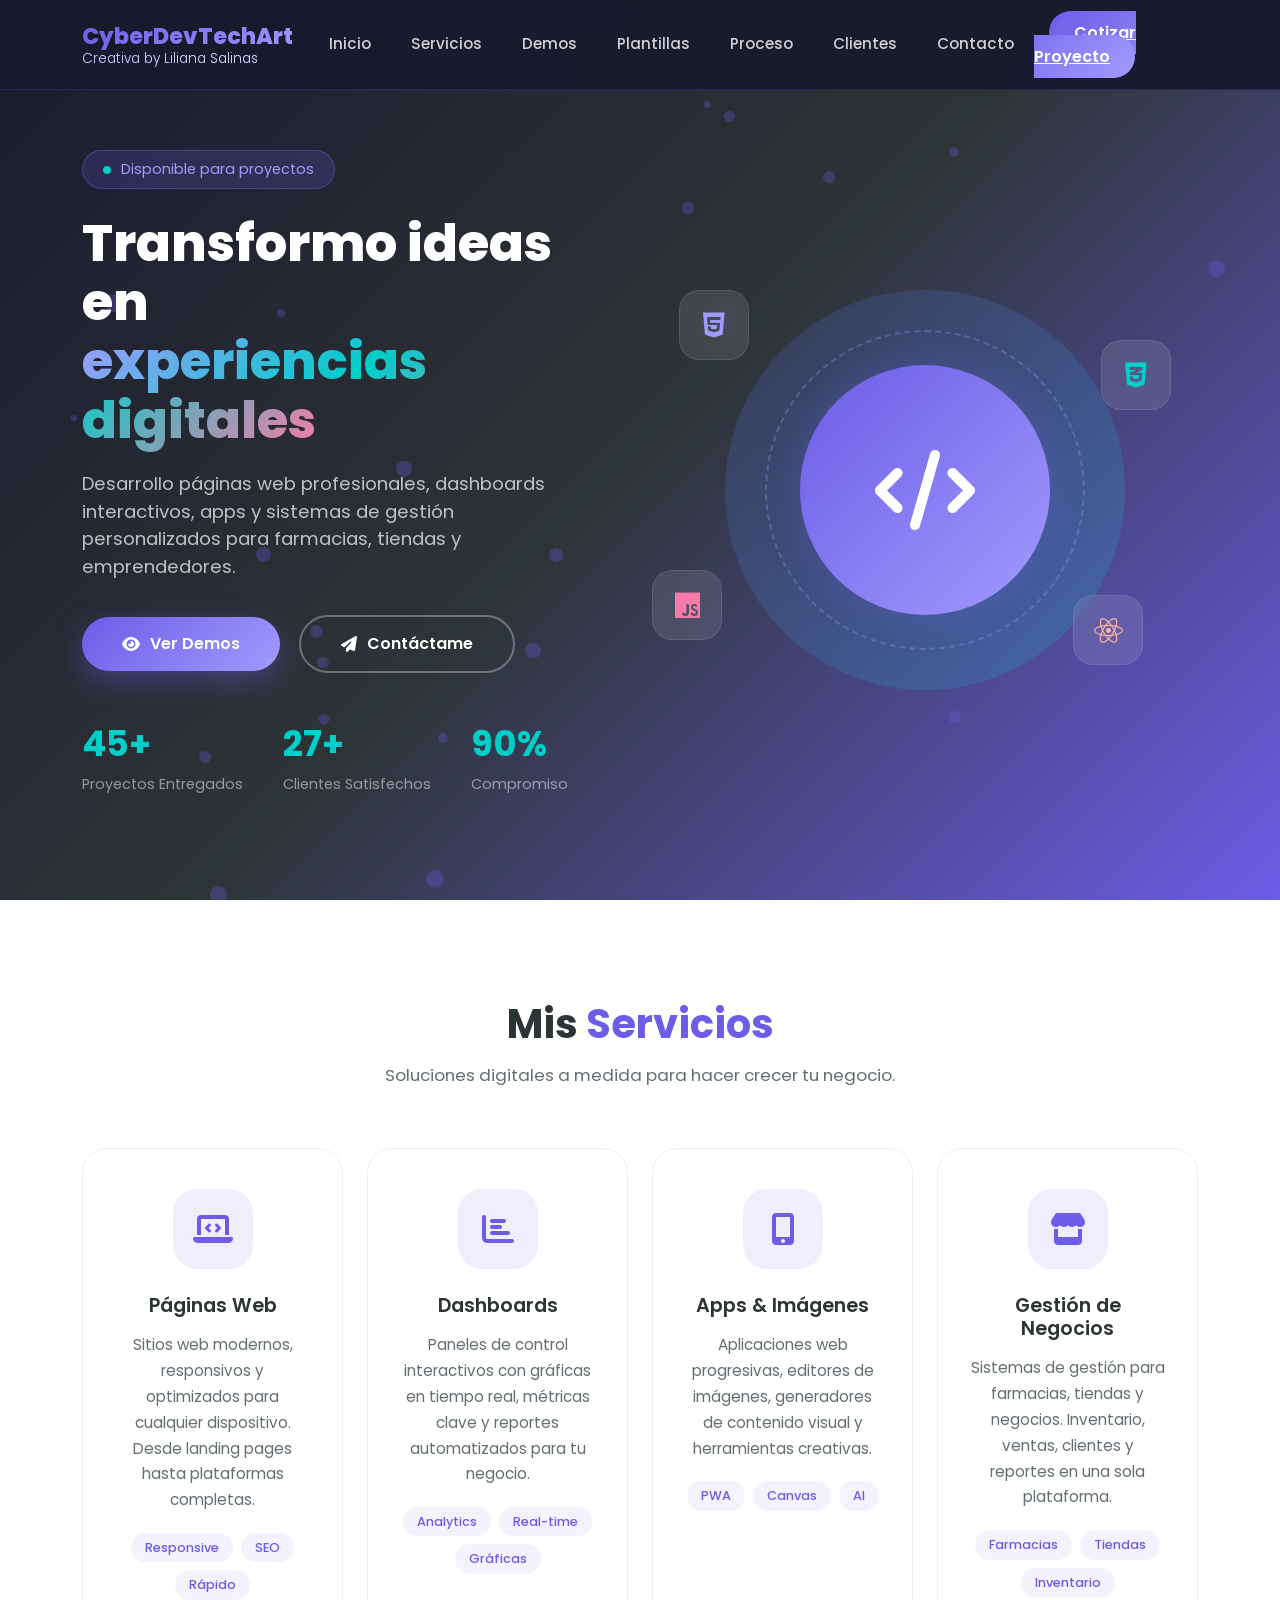
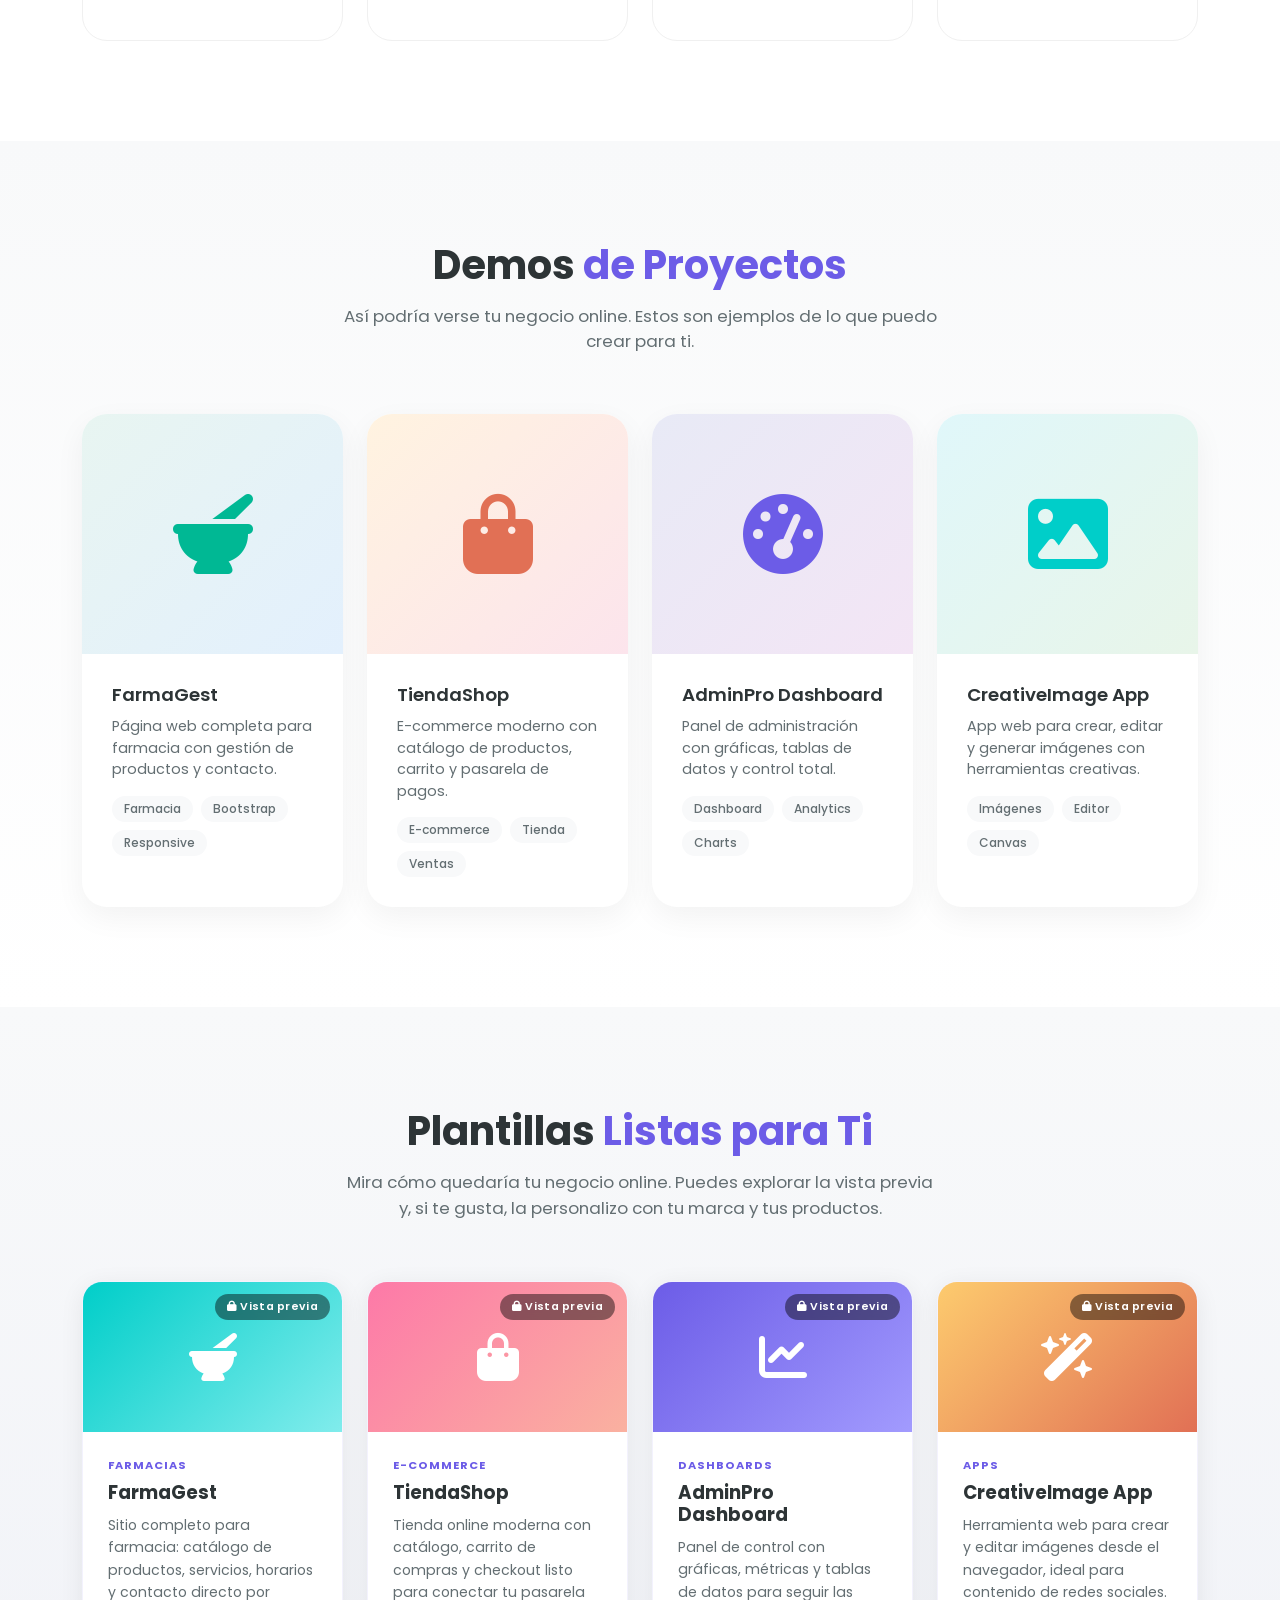
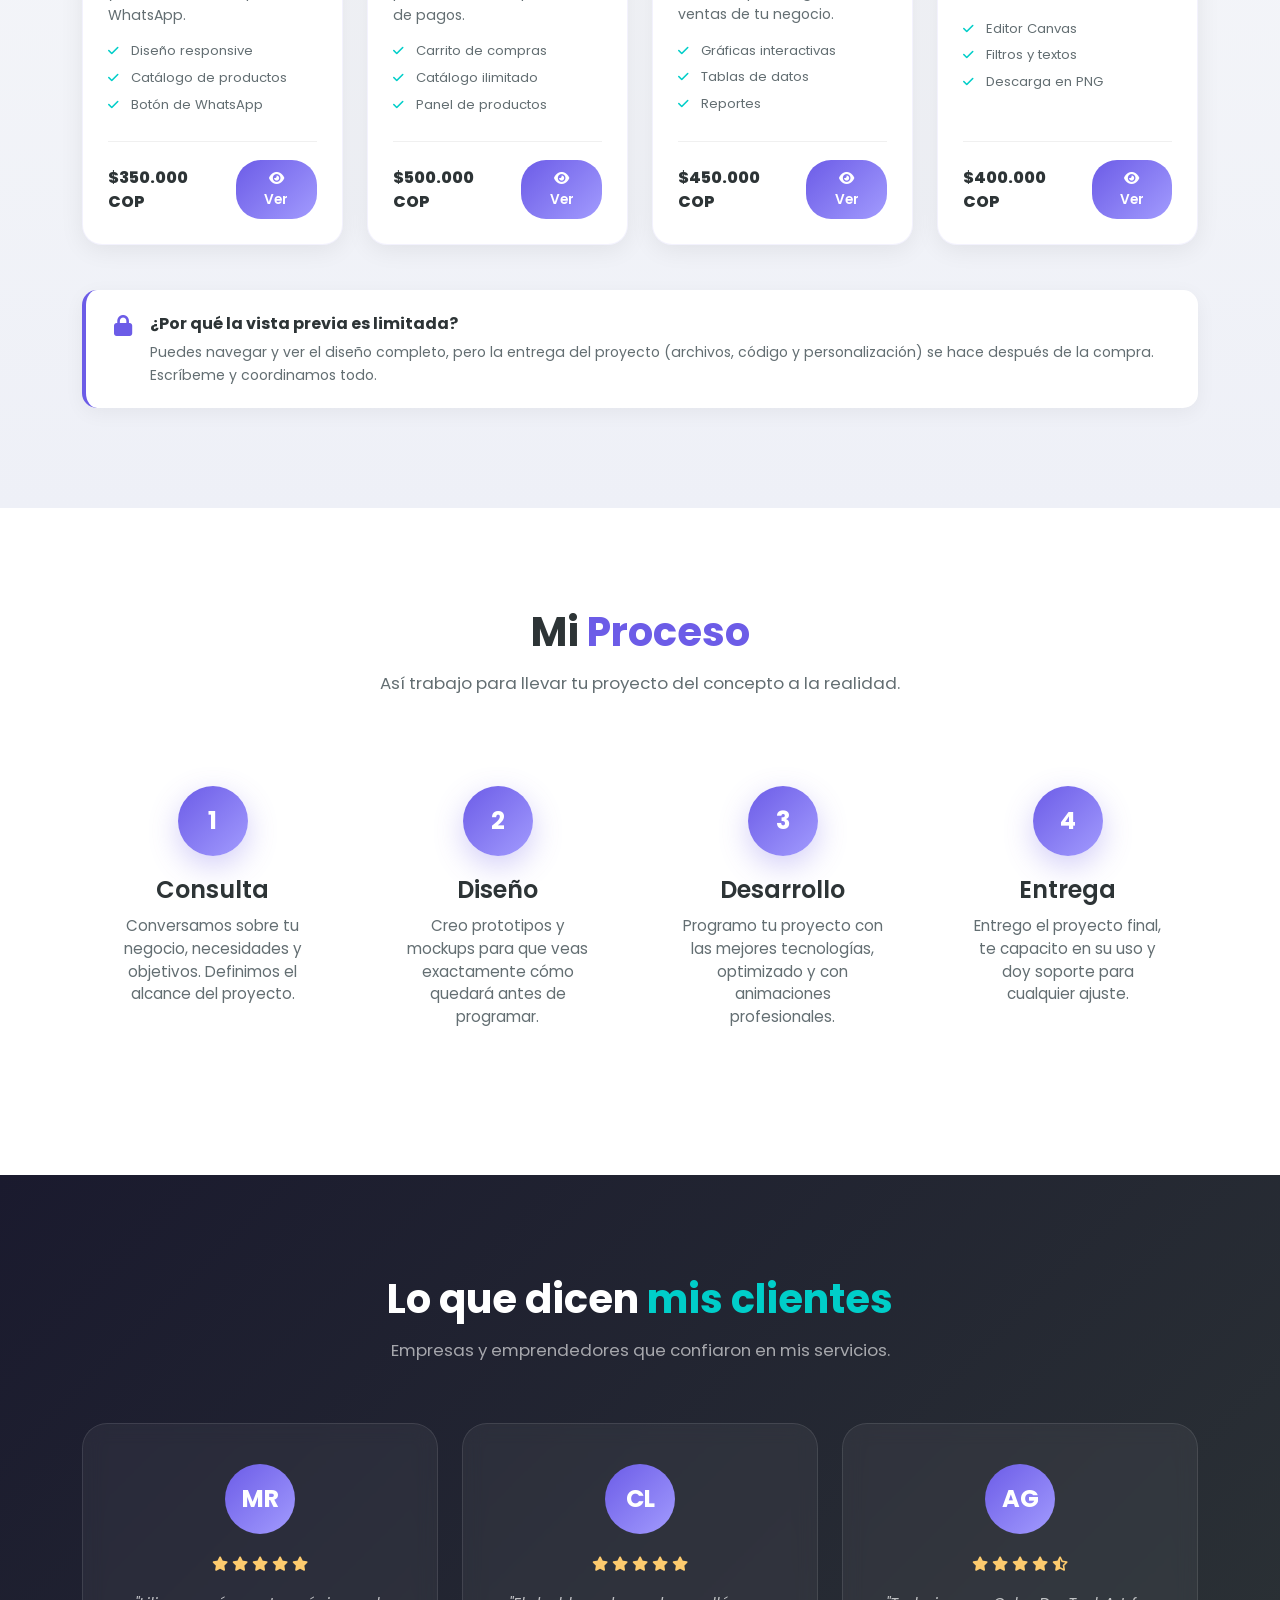
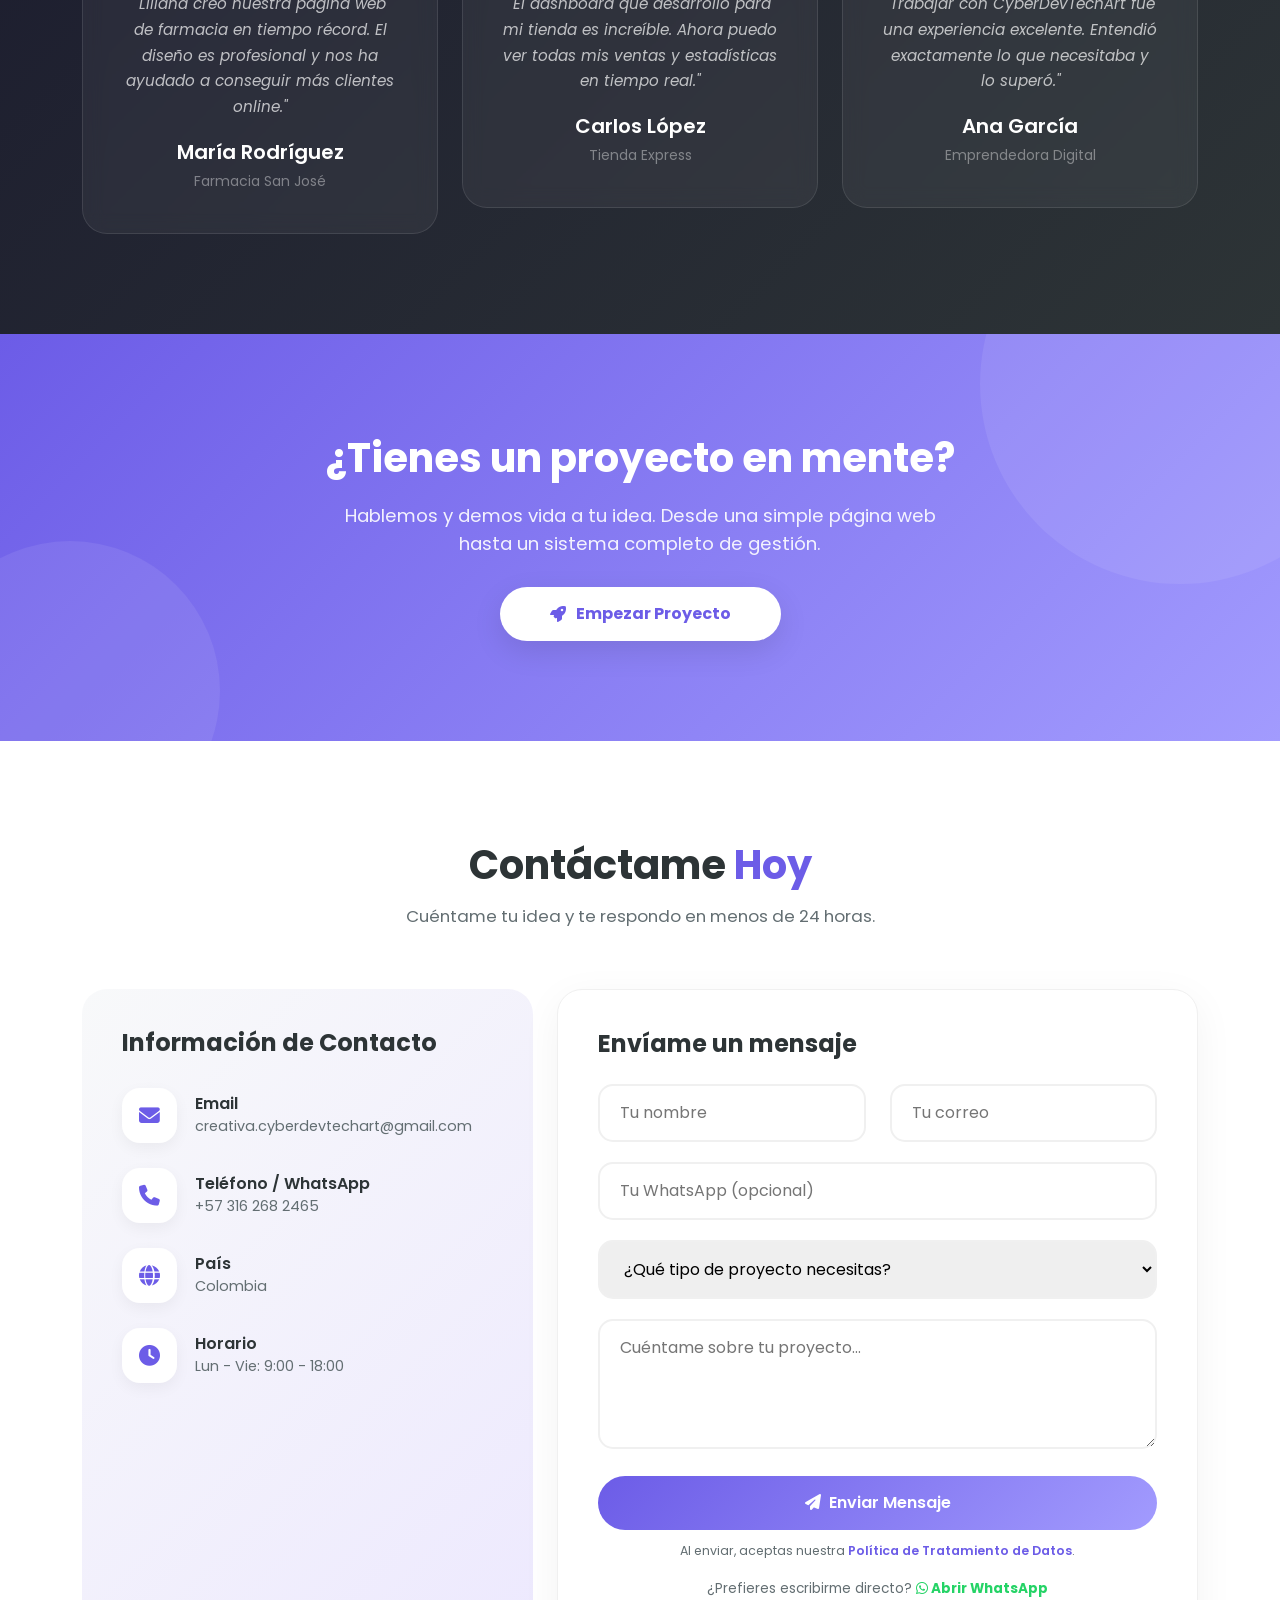
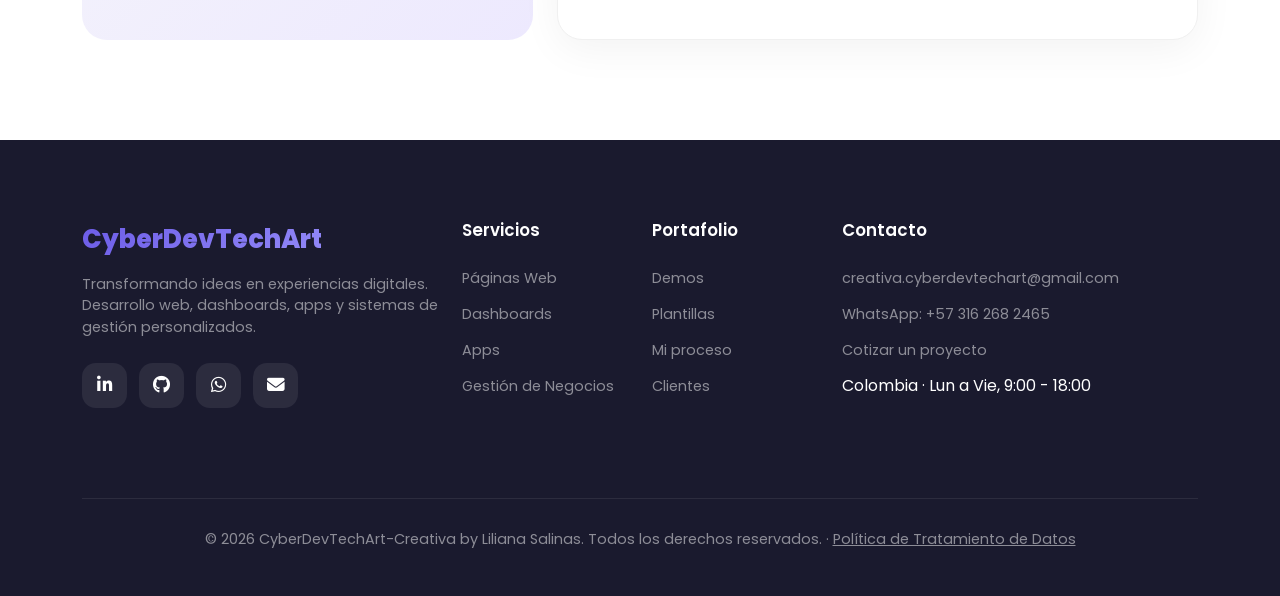
==== commit b3ff83ed: "Remove admin panel links from index.html Removed admin panel links from navigation and footer." ====
--- a/index.html
+++ b/index.html
@@ -34,7 +34,6 @@
                     <li class="nav-item"><a class="nav-link" href="#proceso">Proceso</a></li>
                     <li class="nav-item"><a class="nav-link" href="#testimonios">Clientes</a></li>
                     <li class="nav-item"><a class="nav-link" href="#contacto">Contacto</a></li>
-                    <li class="nav-item"><a class="btn-admin-nav" href="admin.html"><i class="fas fa-cog me-1"></i> Admin</a></li>
                     <li class="nav-item"><a class="btn-nav" href="#contacto">Cotizar Proyecto</a></li>
                 </ul>
             </div>
@@ -557,7 +556,6 @@
                         <li><a href="mailto:creativa.cyberdevtechart@gmail.com">creativa.cyberdevtechart@gmail.com</a></li>
                         <li><a href="https://wa.me/573162682465" target="_blank" rel="noopener">WhatsApp: +57 316 268 2465</a></li>
                         <li><a href="#contacto">Cotizar un proyecto</a></li>
-                        <li><a href="admin.html"><i class="fas fa-cog me-1"></i> Admin Panel</a></li>
                         <li>Colombia · Lun a Vie, 9:00 - 18:00</li>
                     </ul>
                 </div>
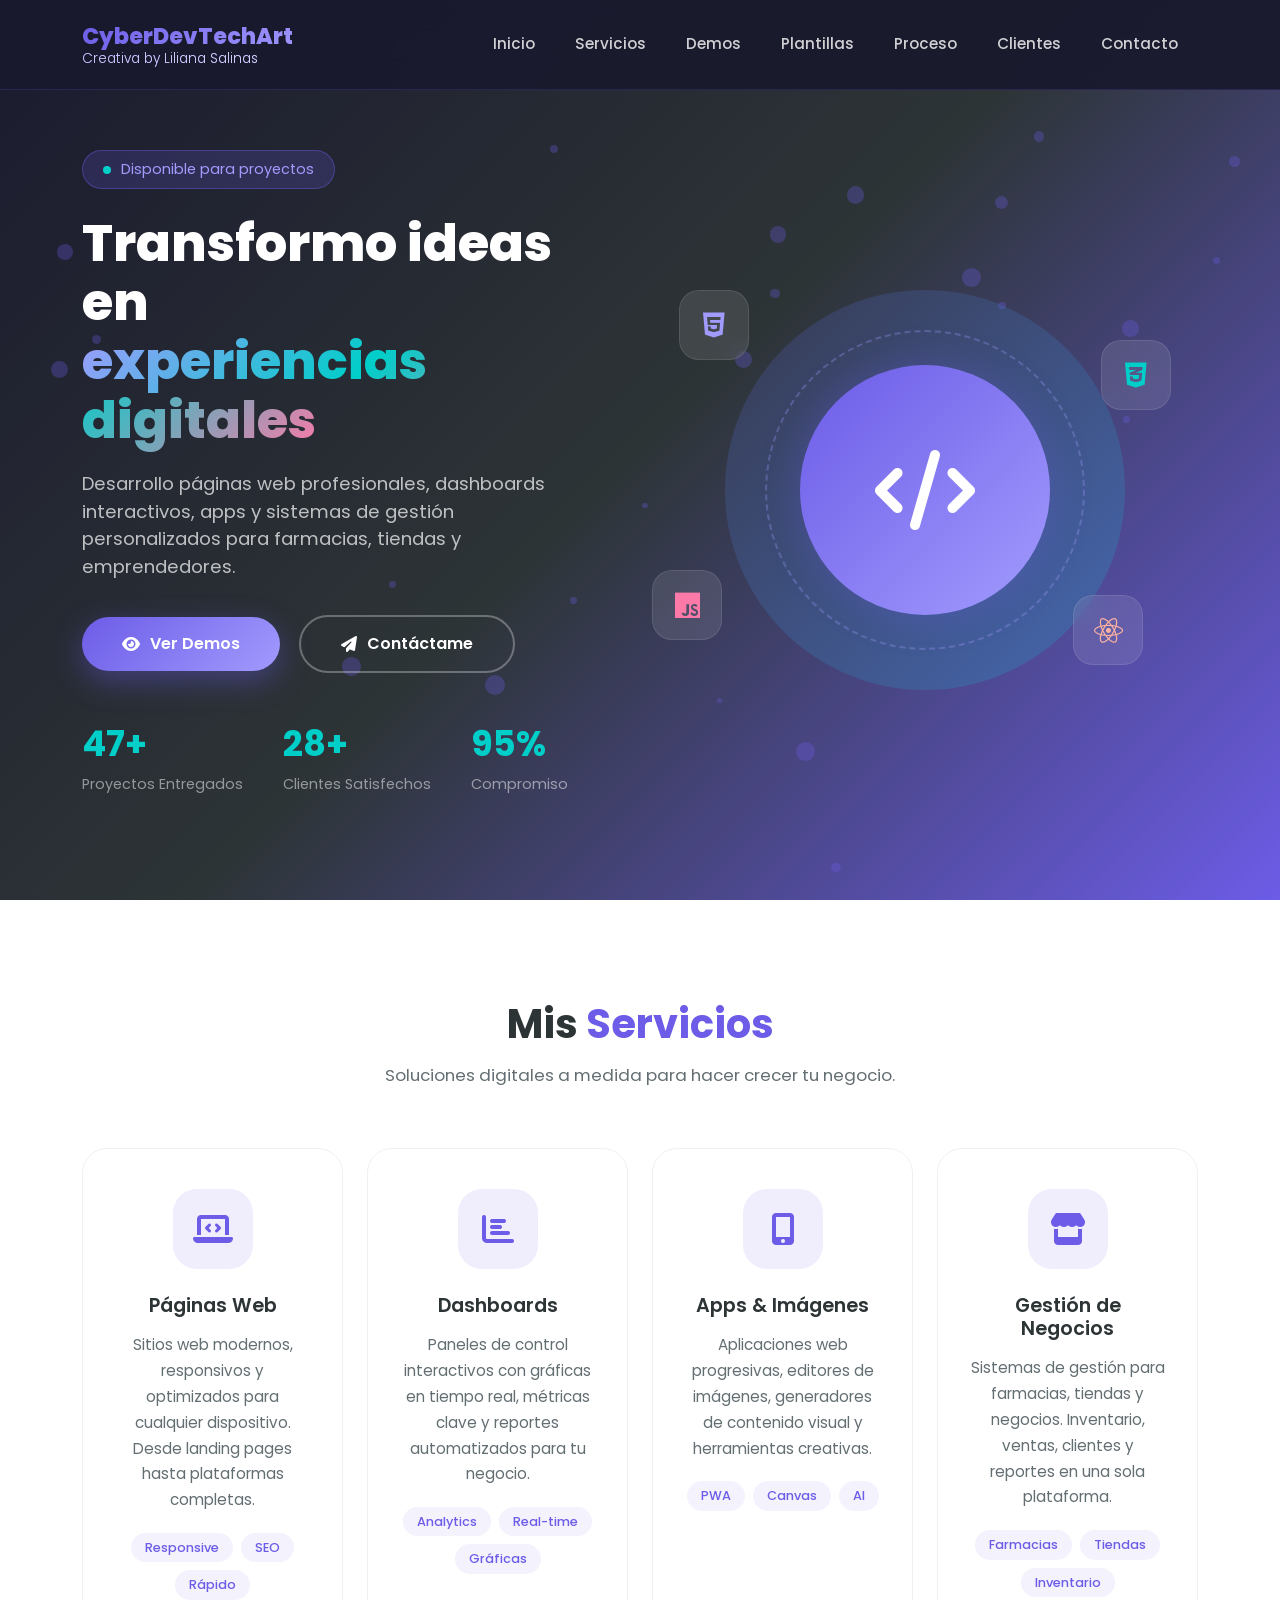
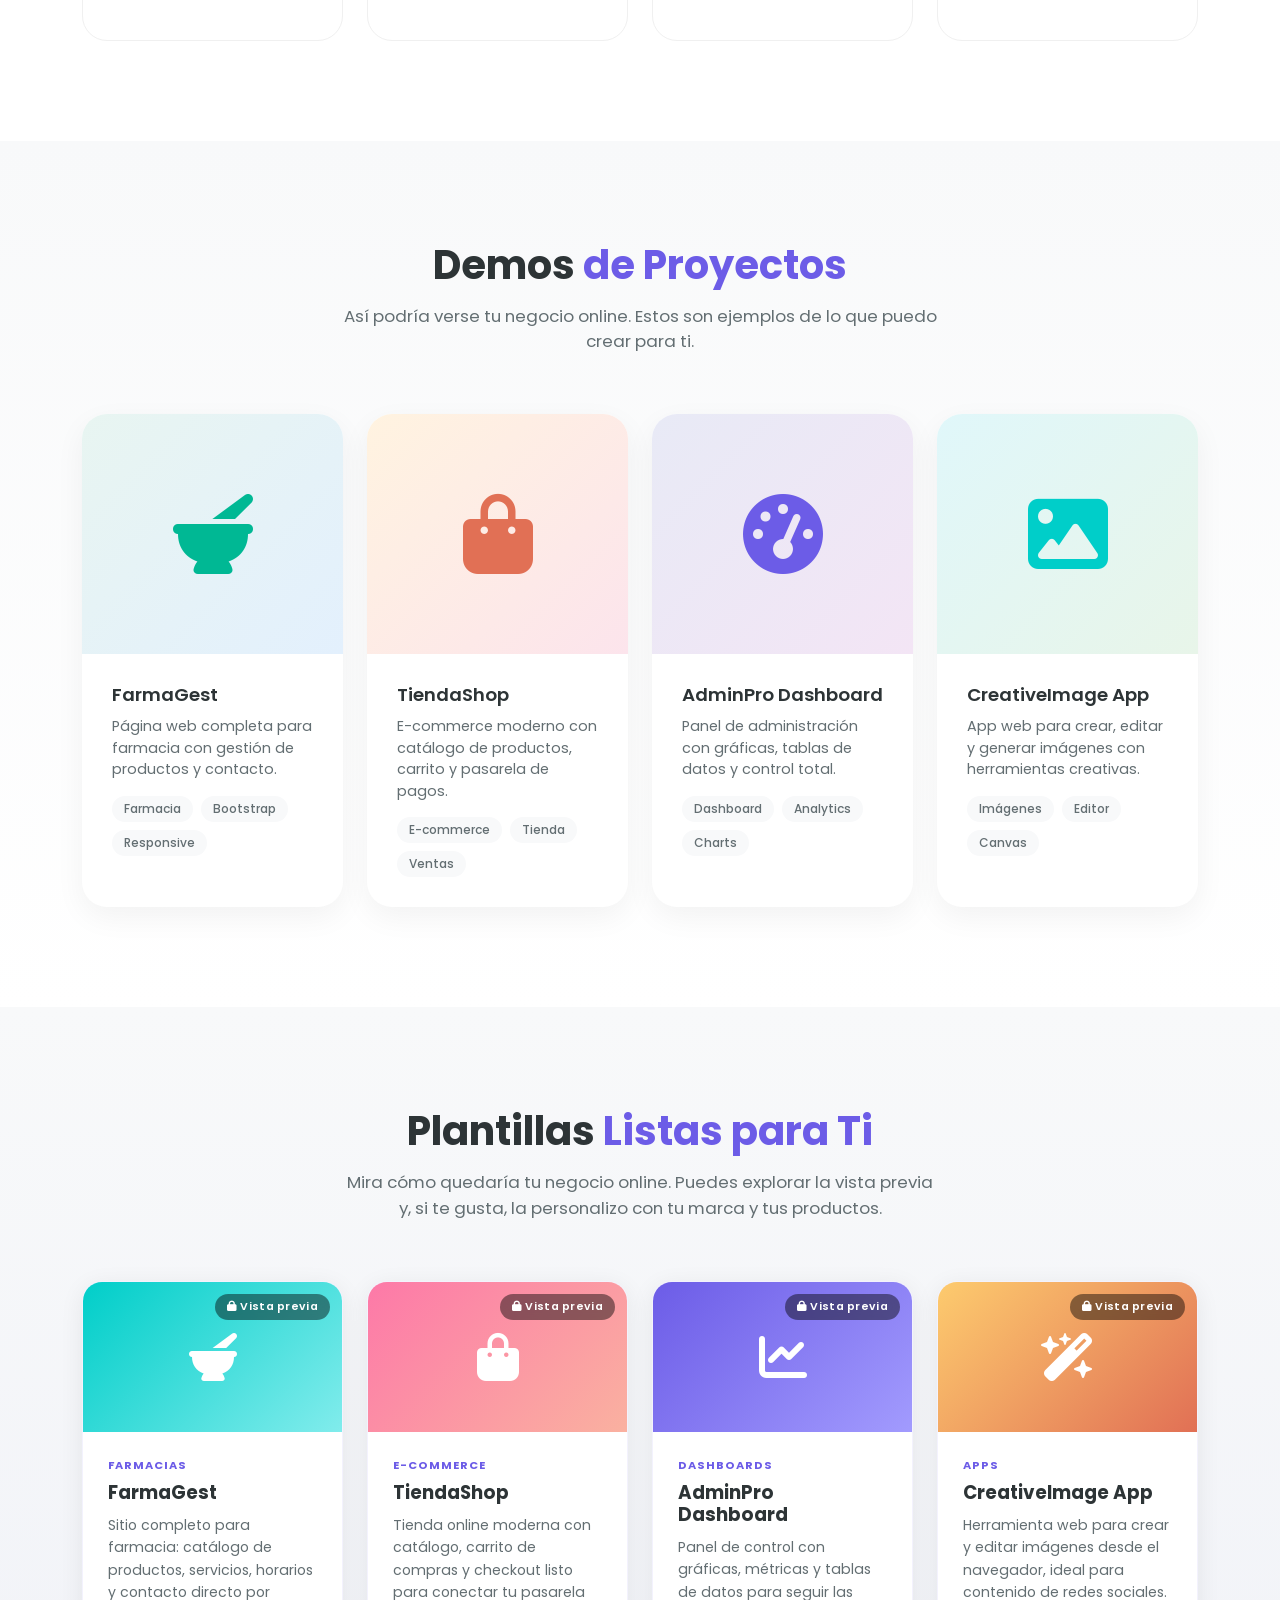
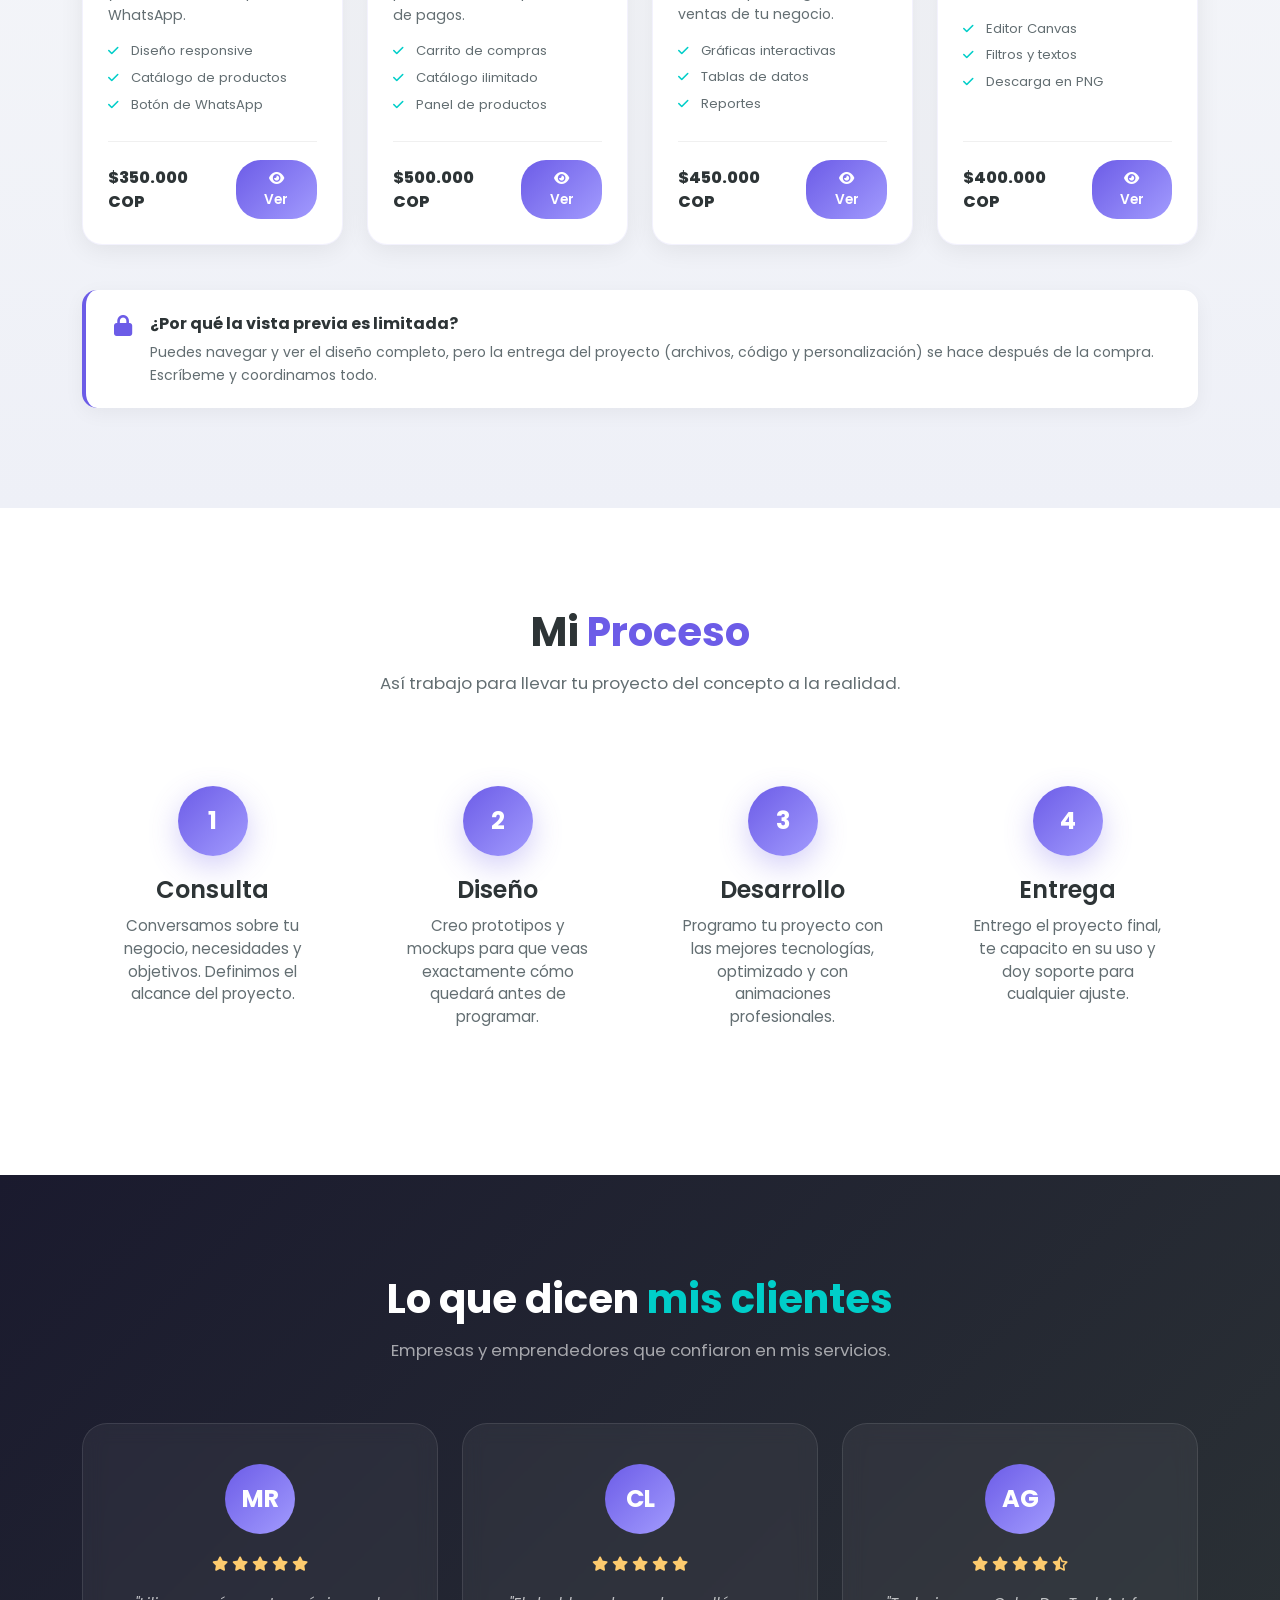
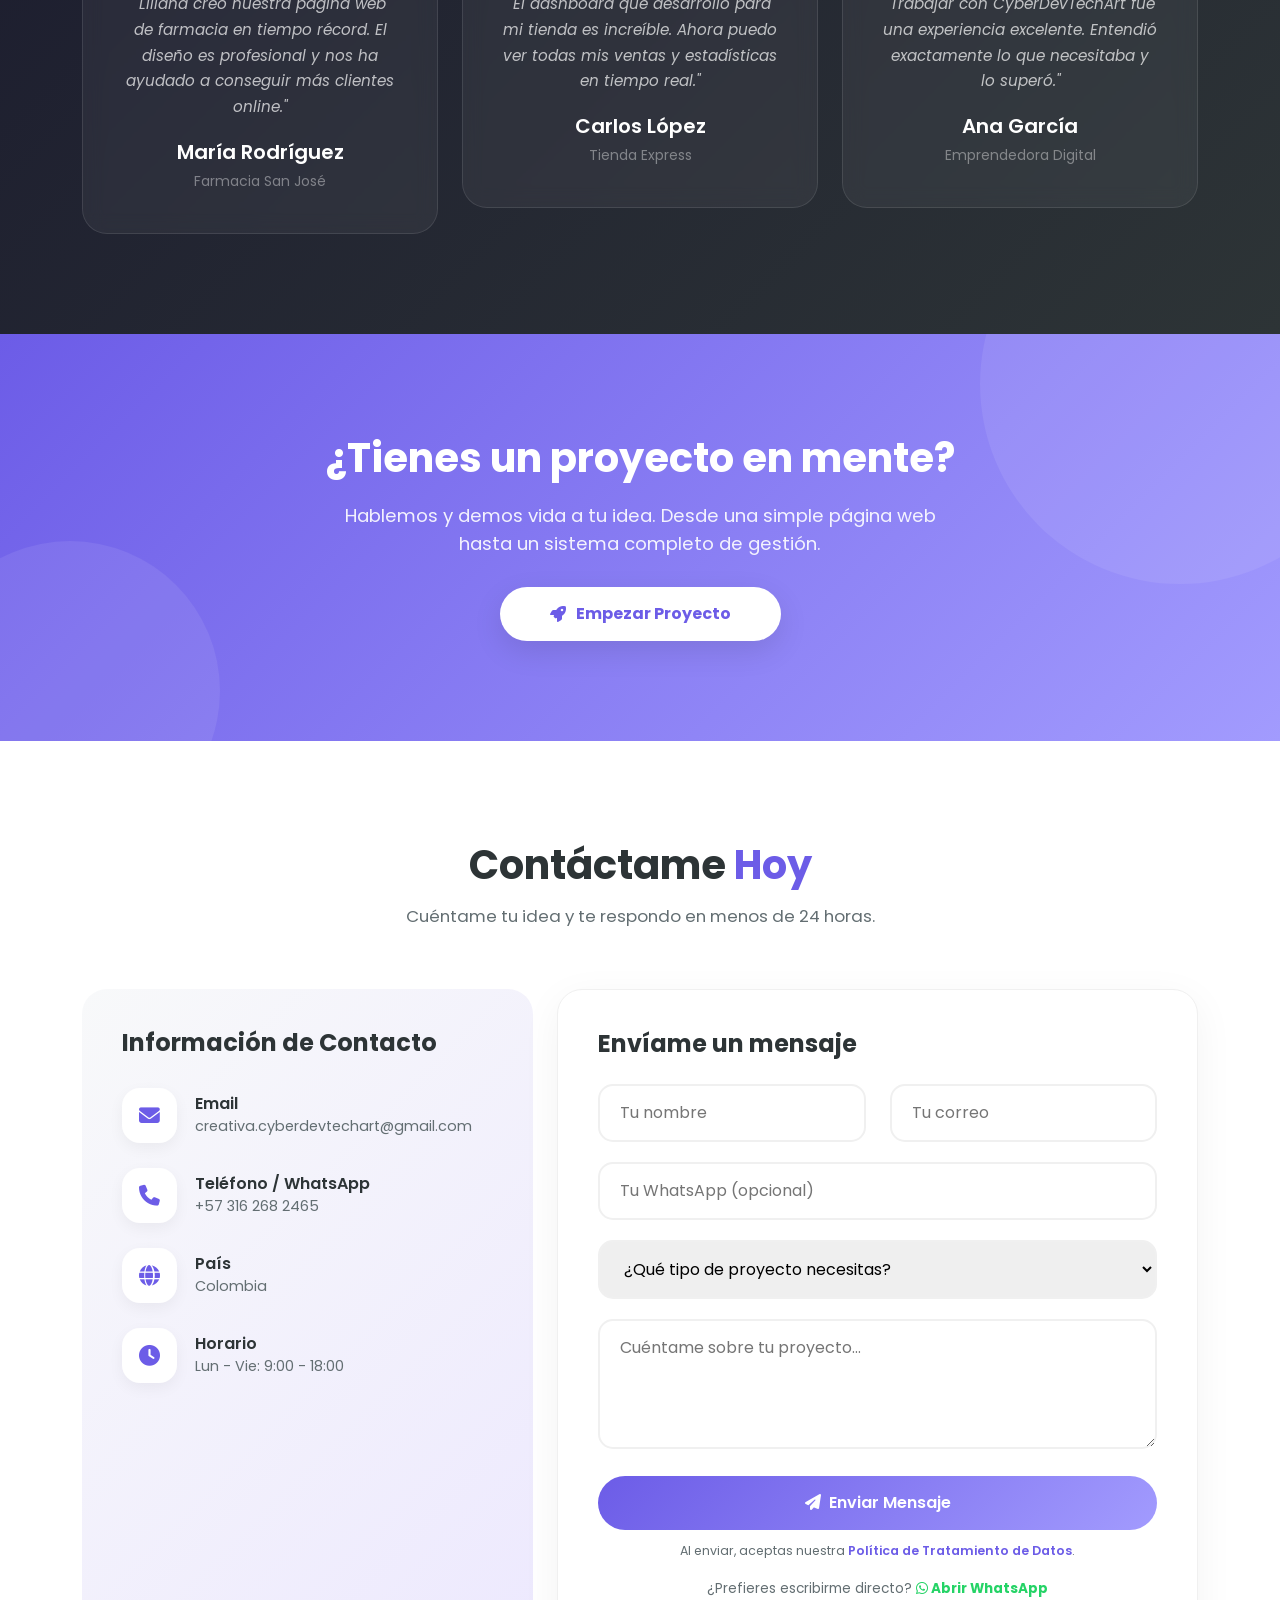
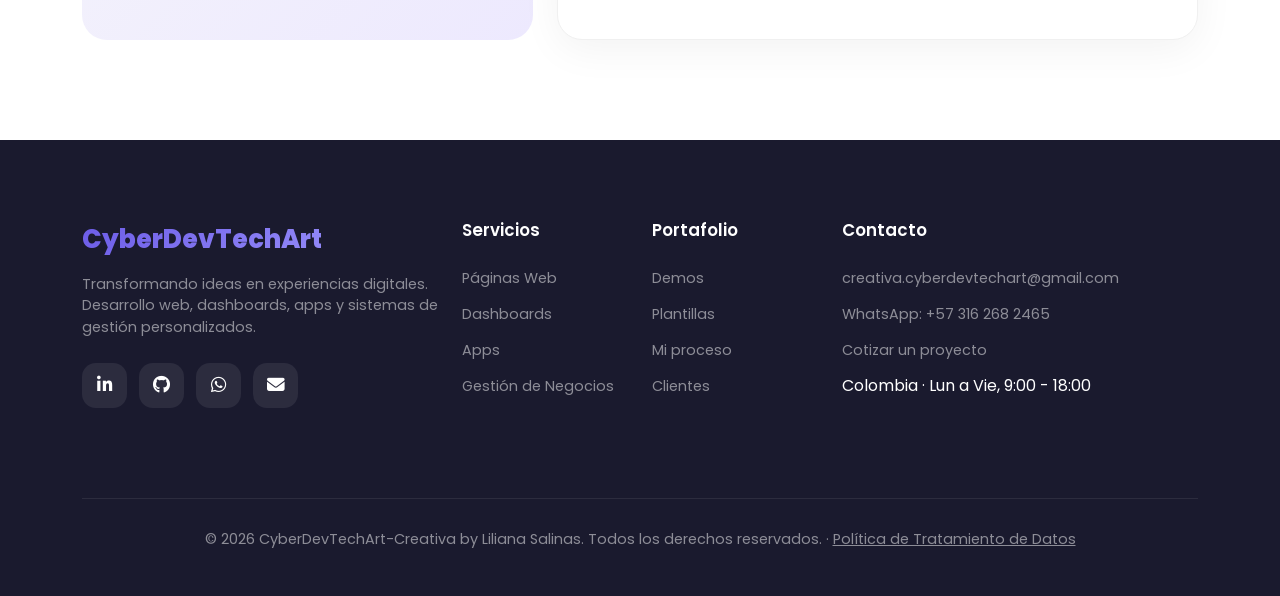
==== commit 439e9d26: "Remove 'Cotizar Proyecto' button from nav Removed 'Cotizar Proyecto' button from navigation." ====
--- a/index.html
+++ b/index.html
@@ -34,7 +34,7 @@
                     <li class="nav-item"><a class="nav-link" href="#proceso">Proceso</a></li>
                     <li class="nav-item"><a class="nav-link" href="#testimonios">Clientes</a></li>
                     <li class="nav-item"><a class="nav-link" href="#contacto">Contacto</a></li>
-                    <li class="nav-item"><a class="btn-nav" href="#contacto">Cotizar Proyecto</a></li>
+                    
                 </ul>
             </div>
         </div>
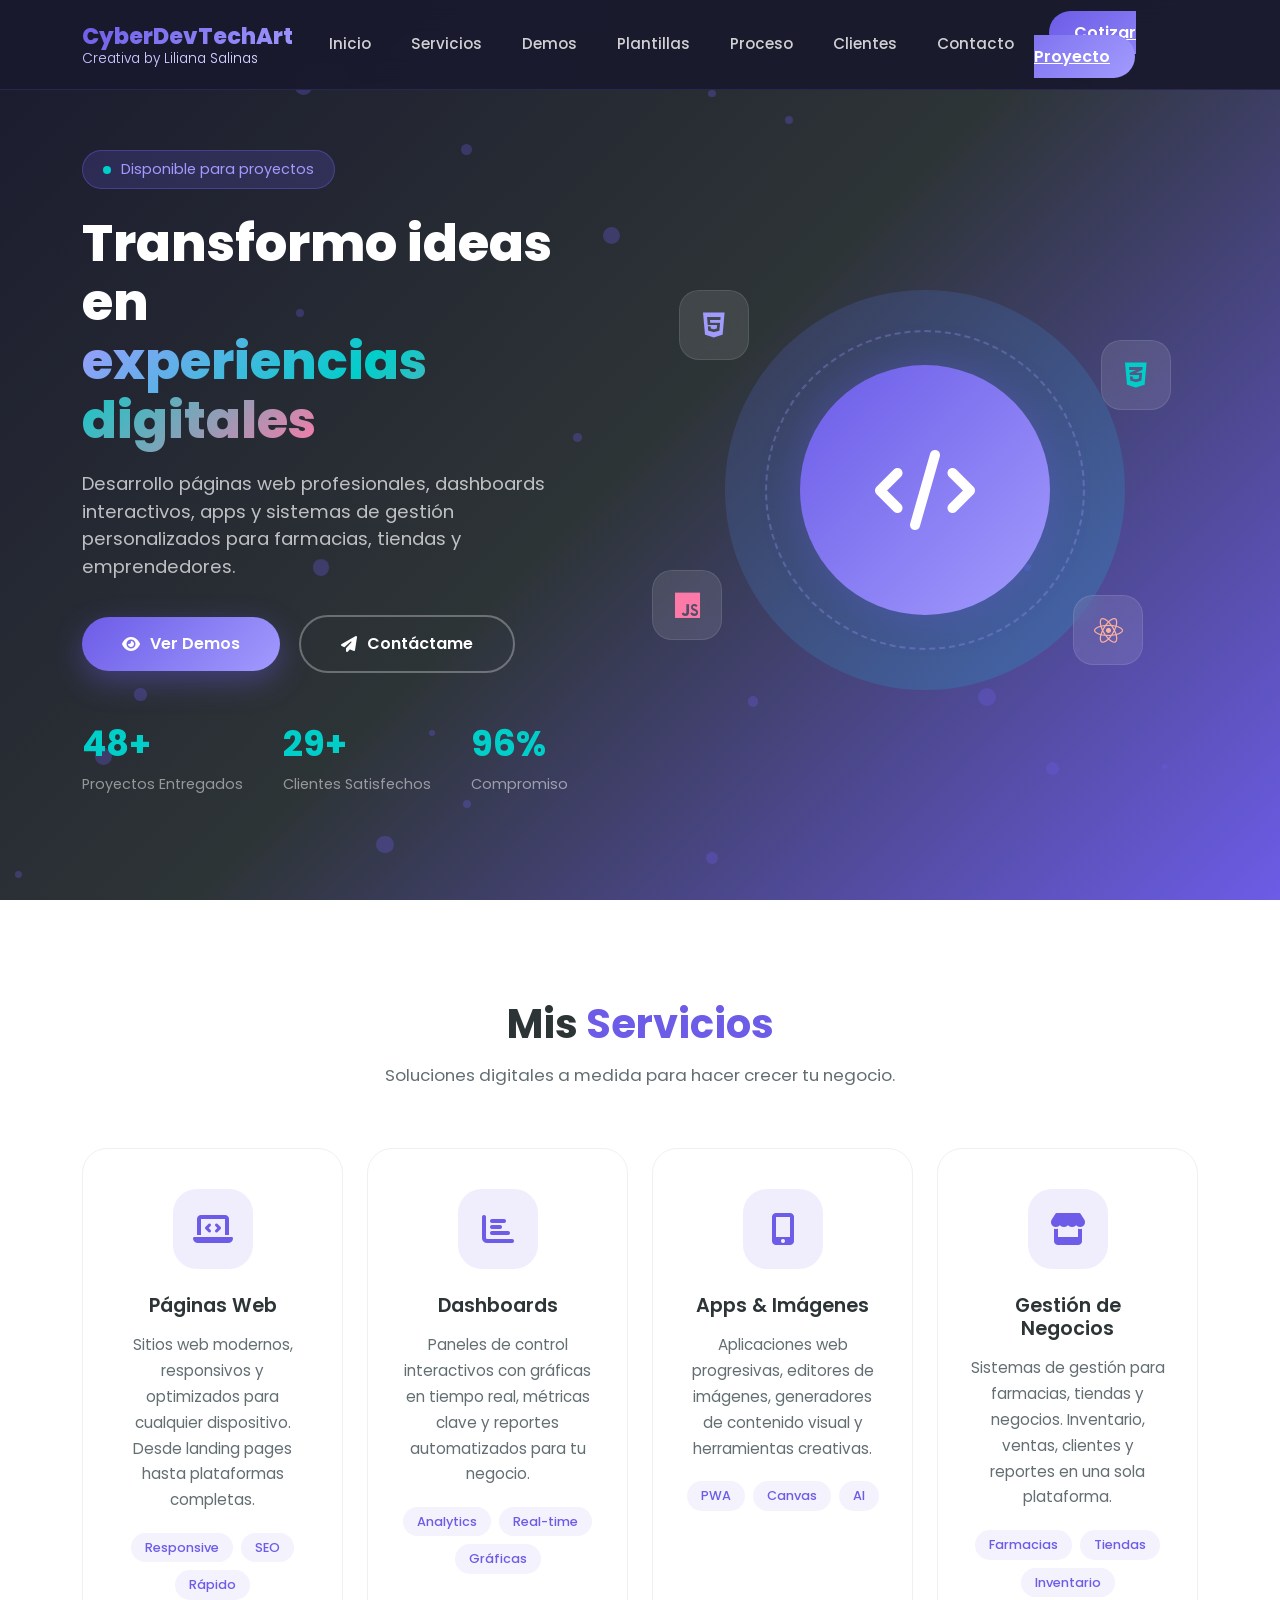
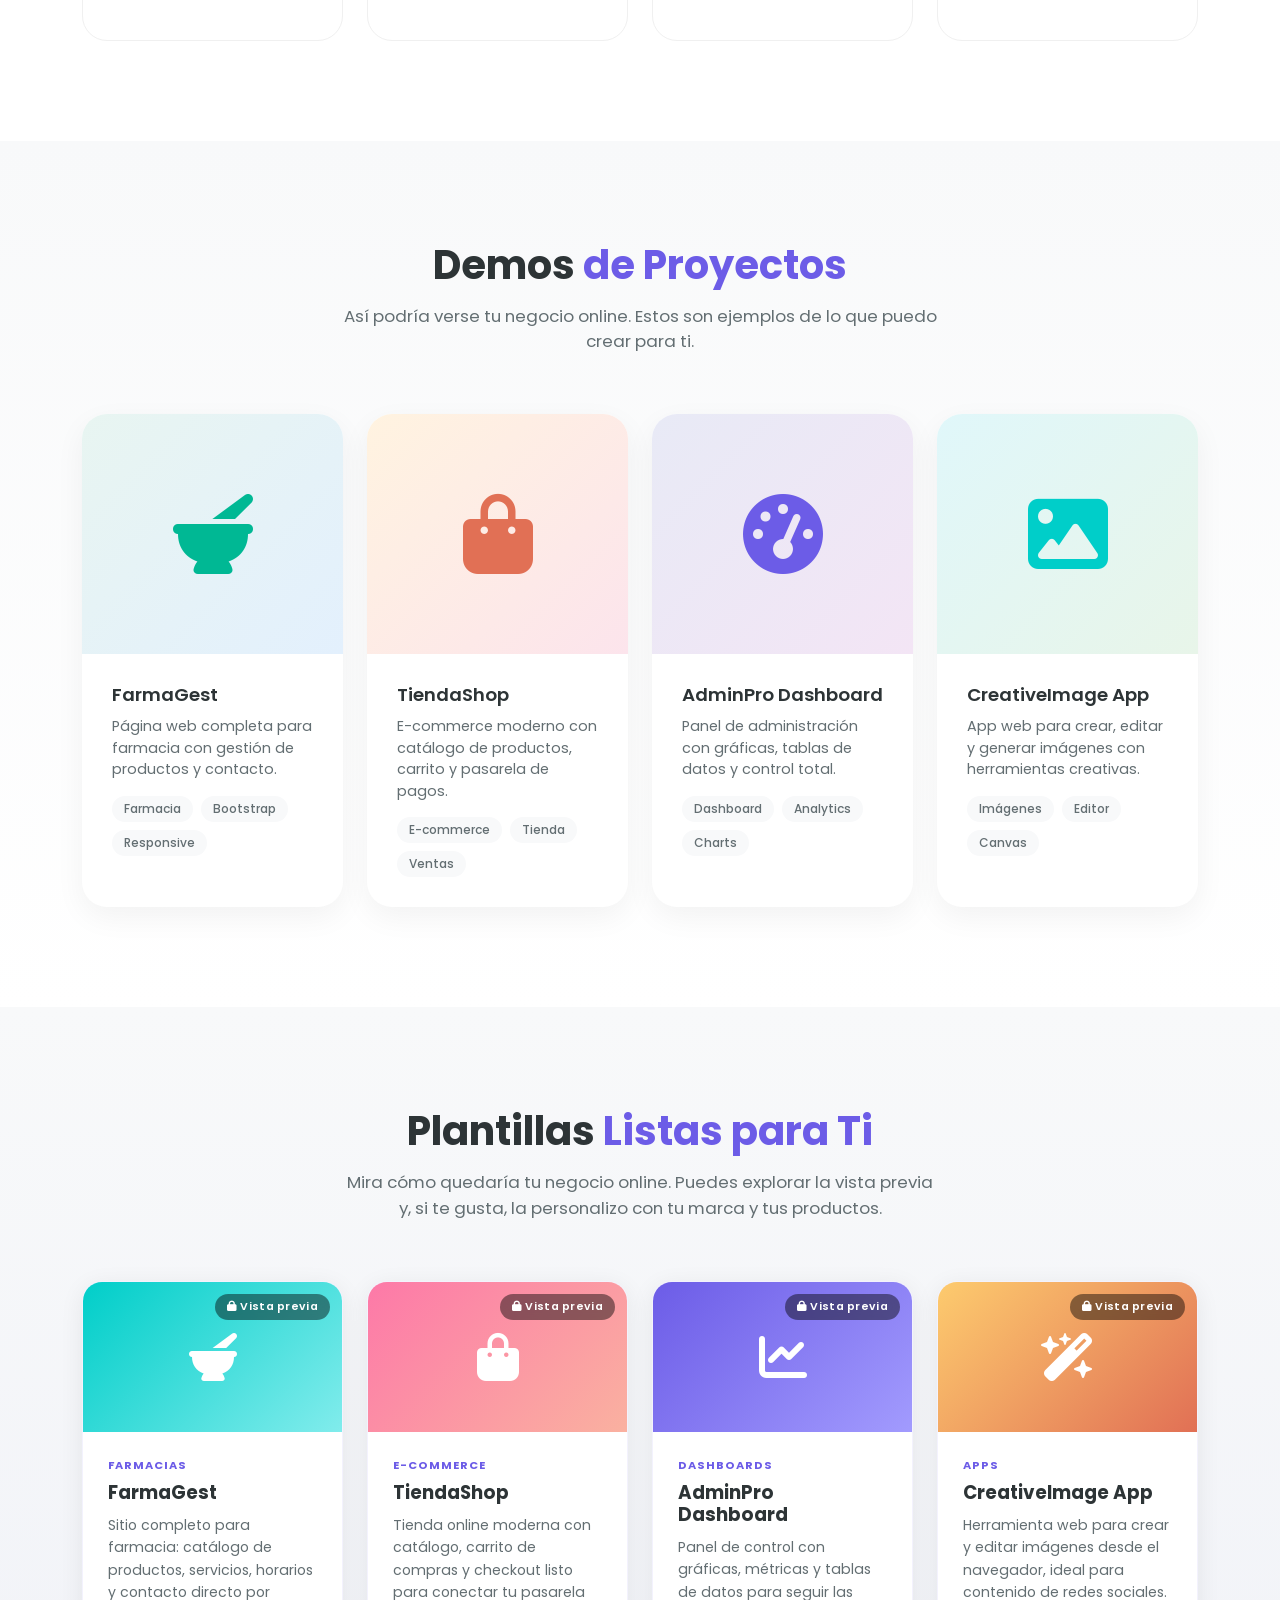
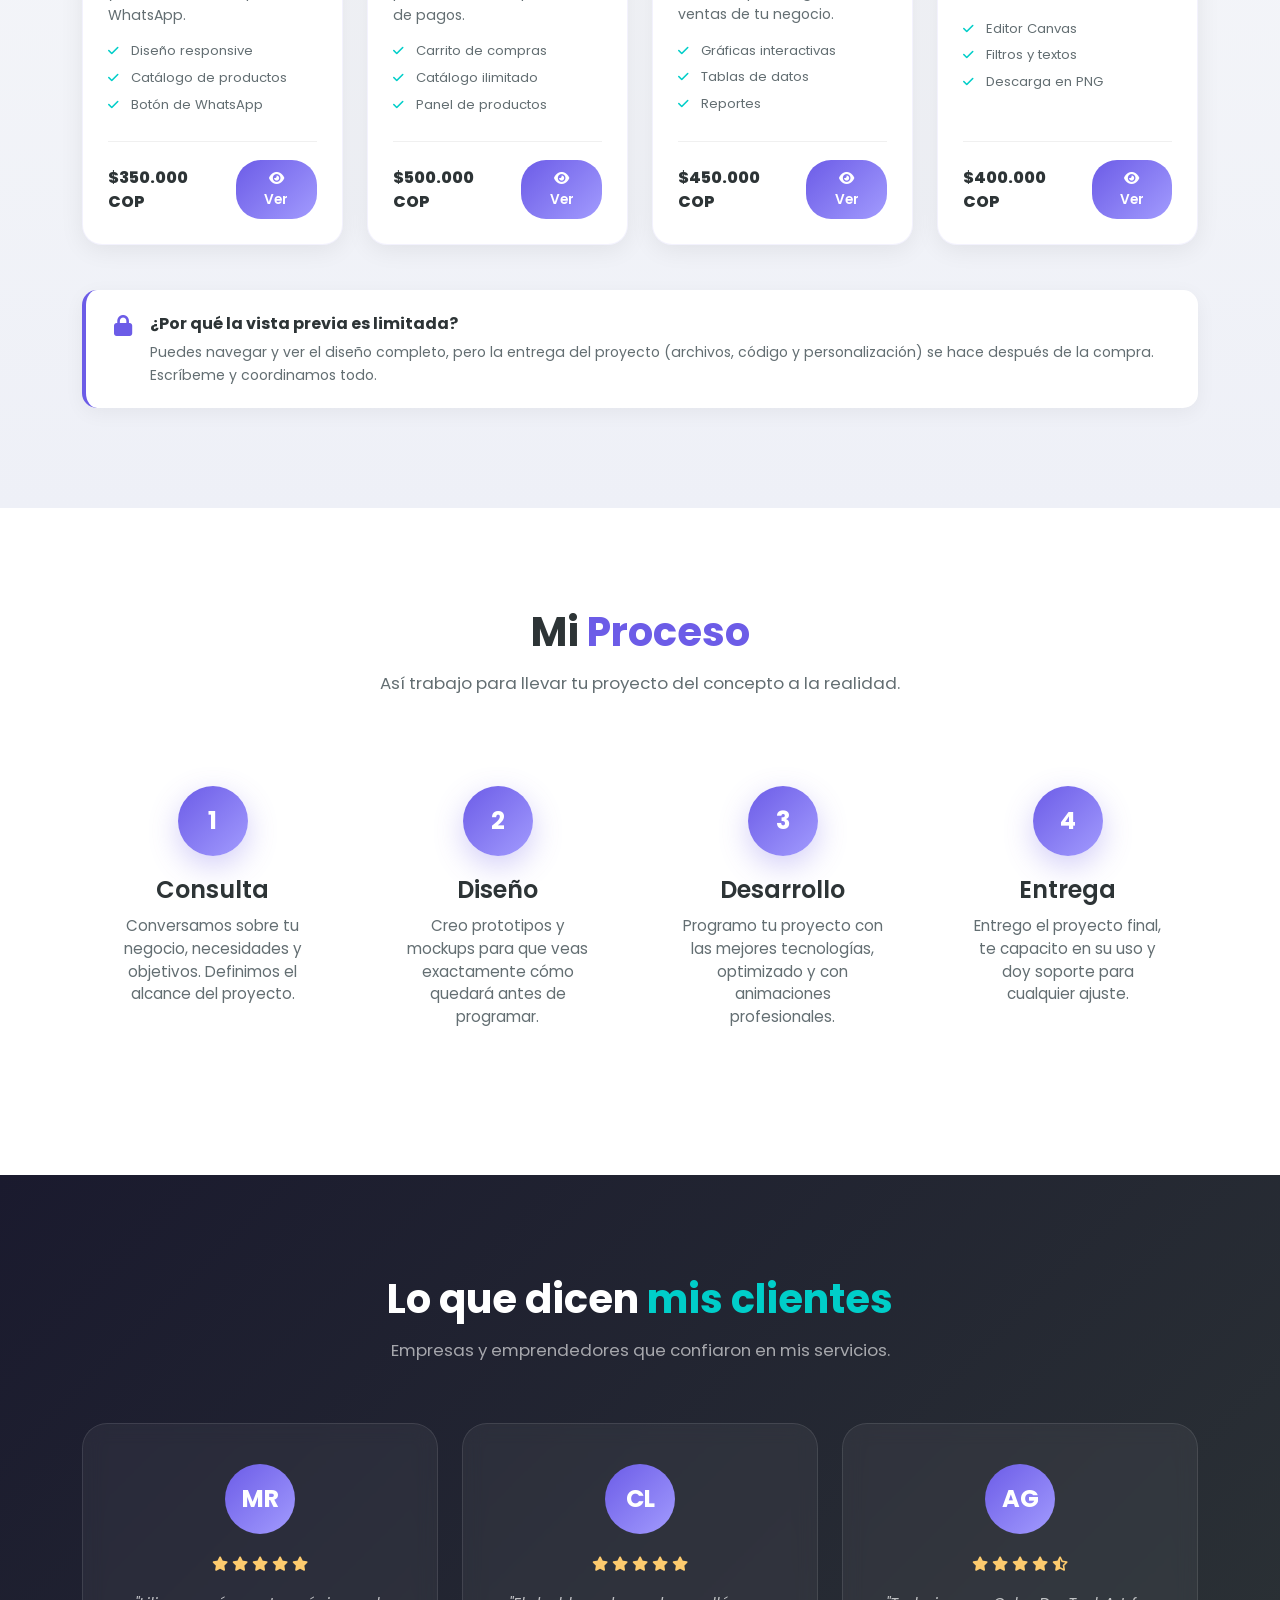
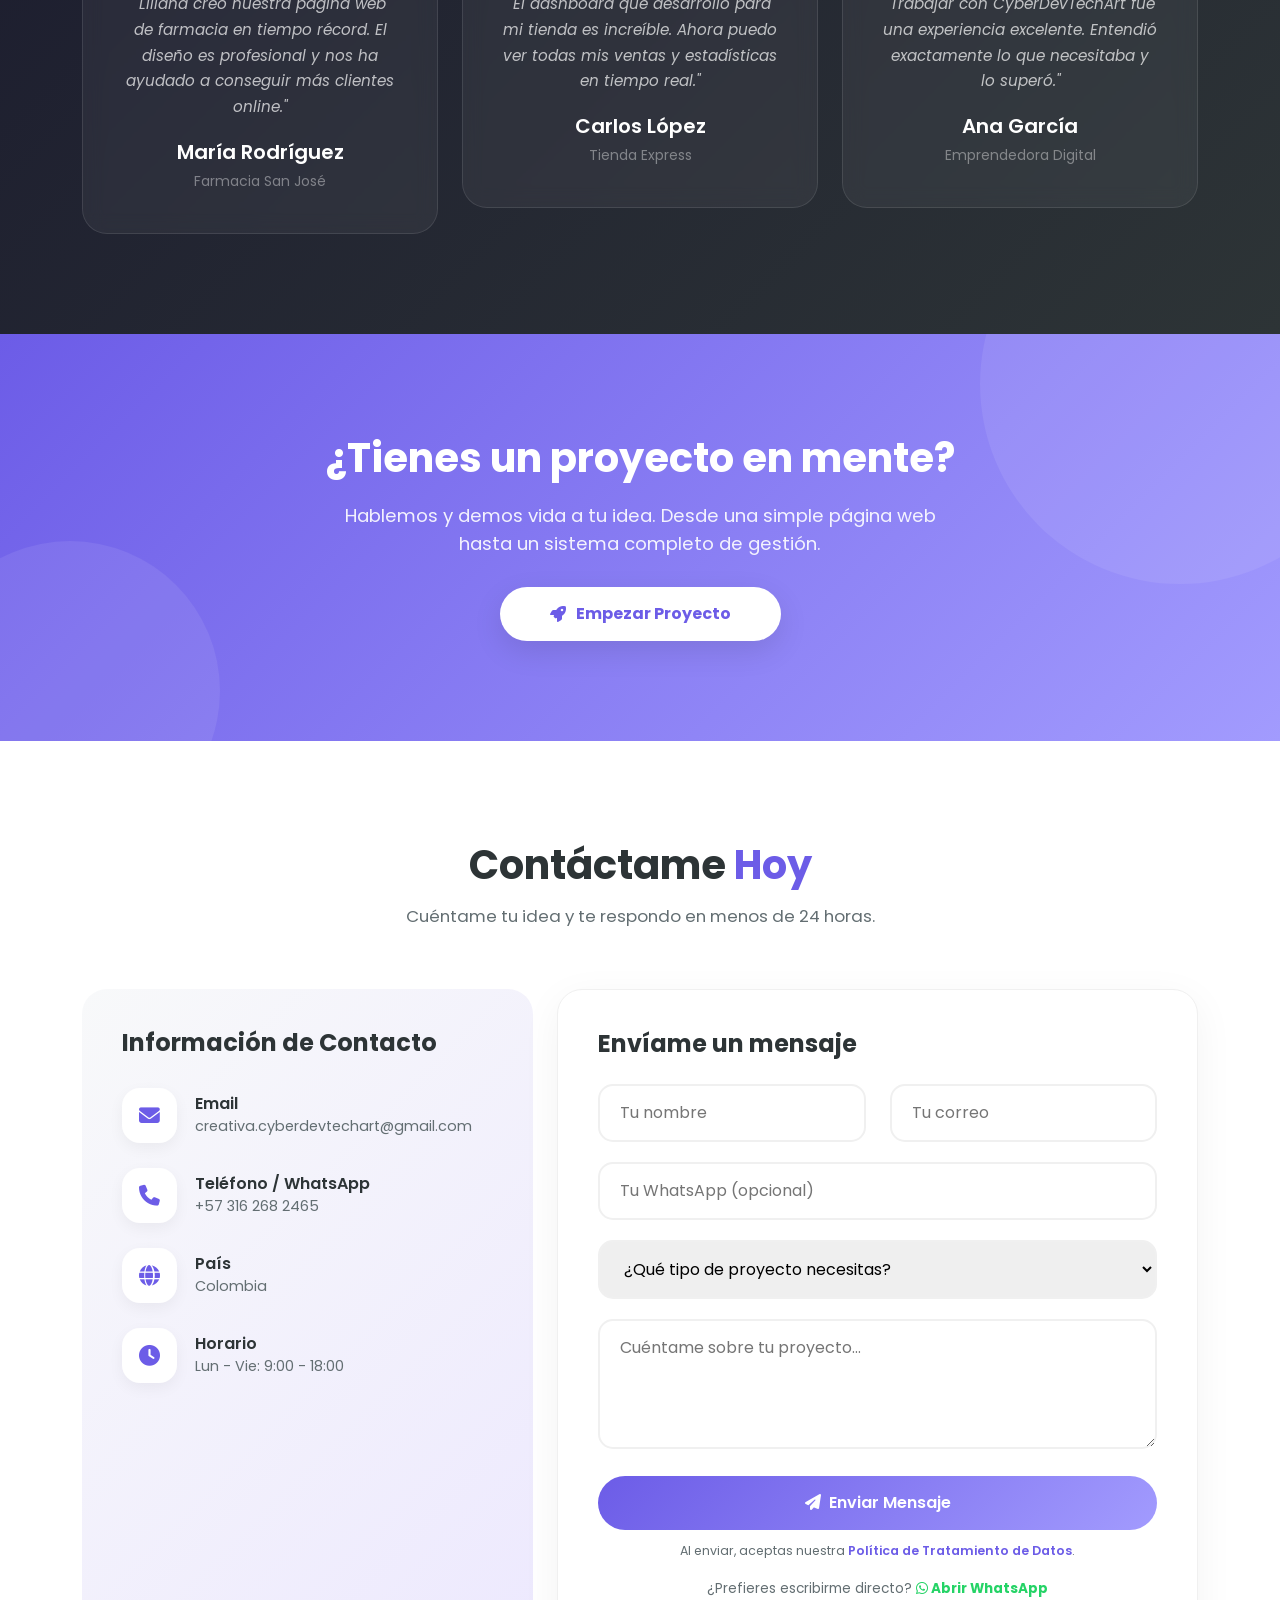
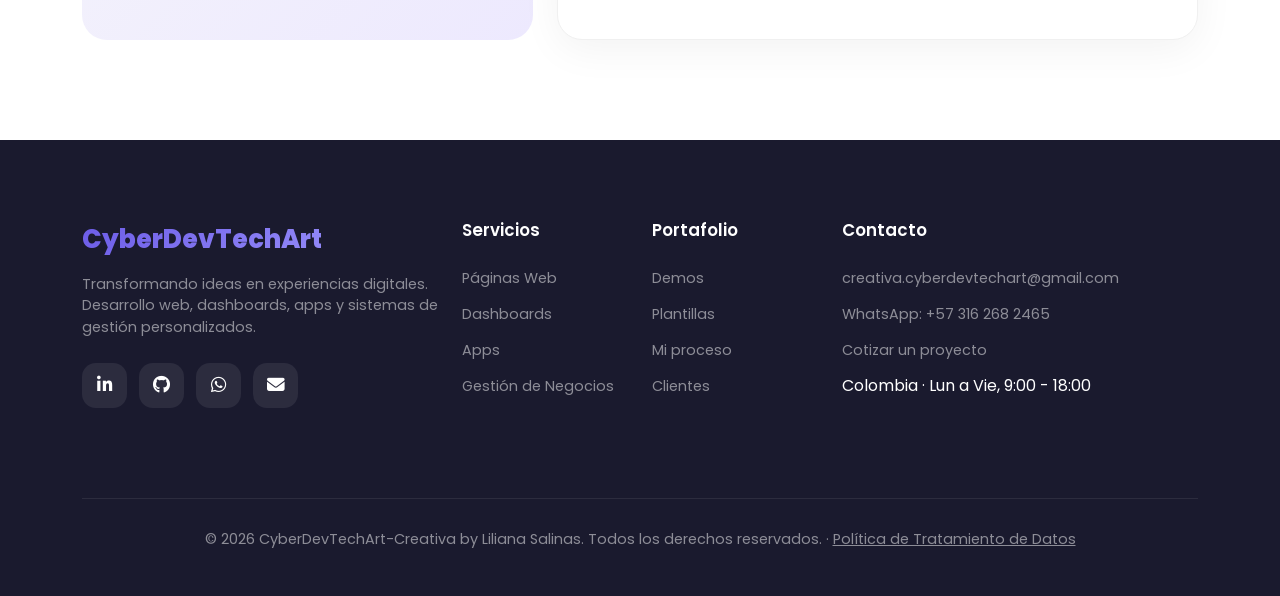
==== commit 15d66fc7: "Add 'Cotizar Proyecto' button to navigation" ====
--- a/index.html
+++ b/index.html
@@ -34,6 +34,8 @@
                     <li class="nav-item"><a class="nav-link" href="#proceso">Proceso</a></li>
                     <li class="nav-item"><a class="nav-link" href="#testimonios">Clientes</a></li>
                     <li class="nav-item"><a class="nav-link" href="#contacto">Contacto</a></li>
+                    <li class="nav-item"><a class="btn-nav" href="#contacto">Cotizar Proyecto</a></li>
+                </ul>
                     
                 </ul>
             </div>
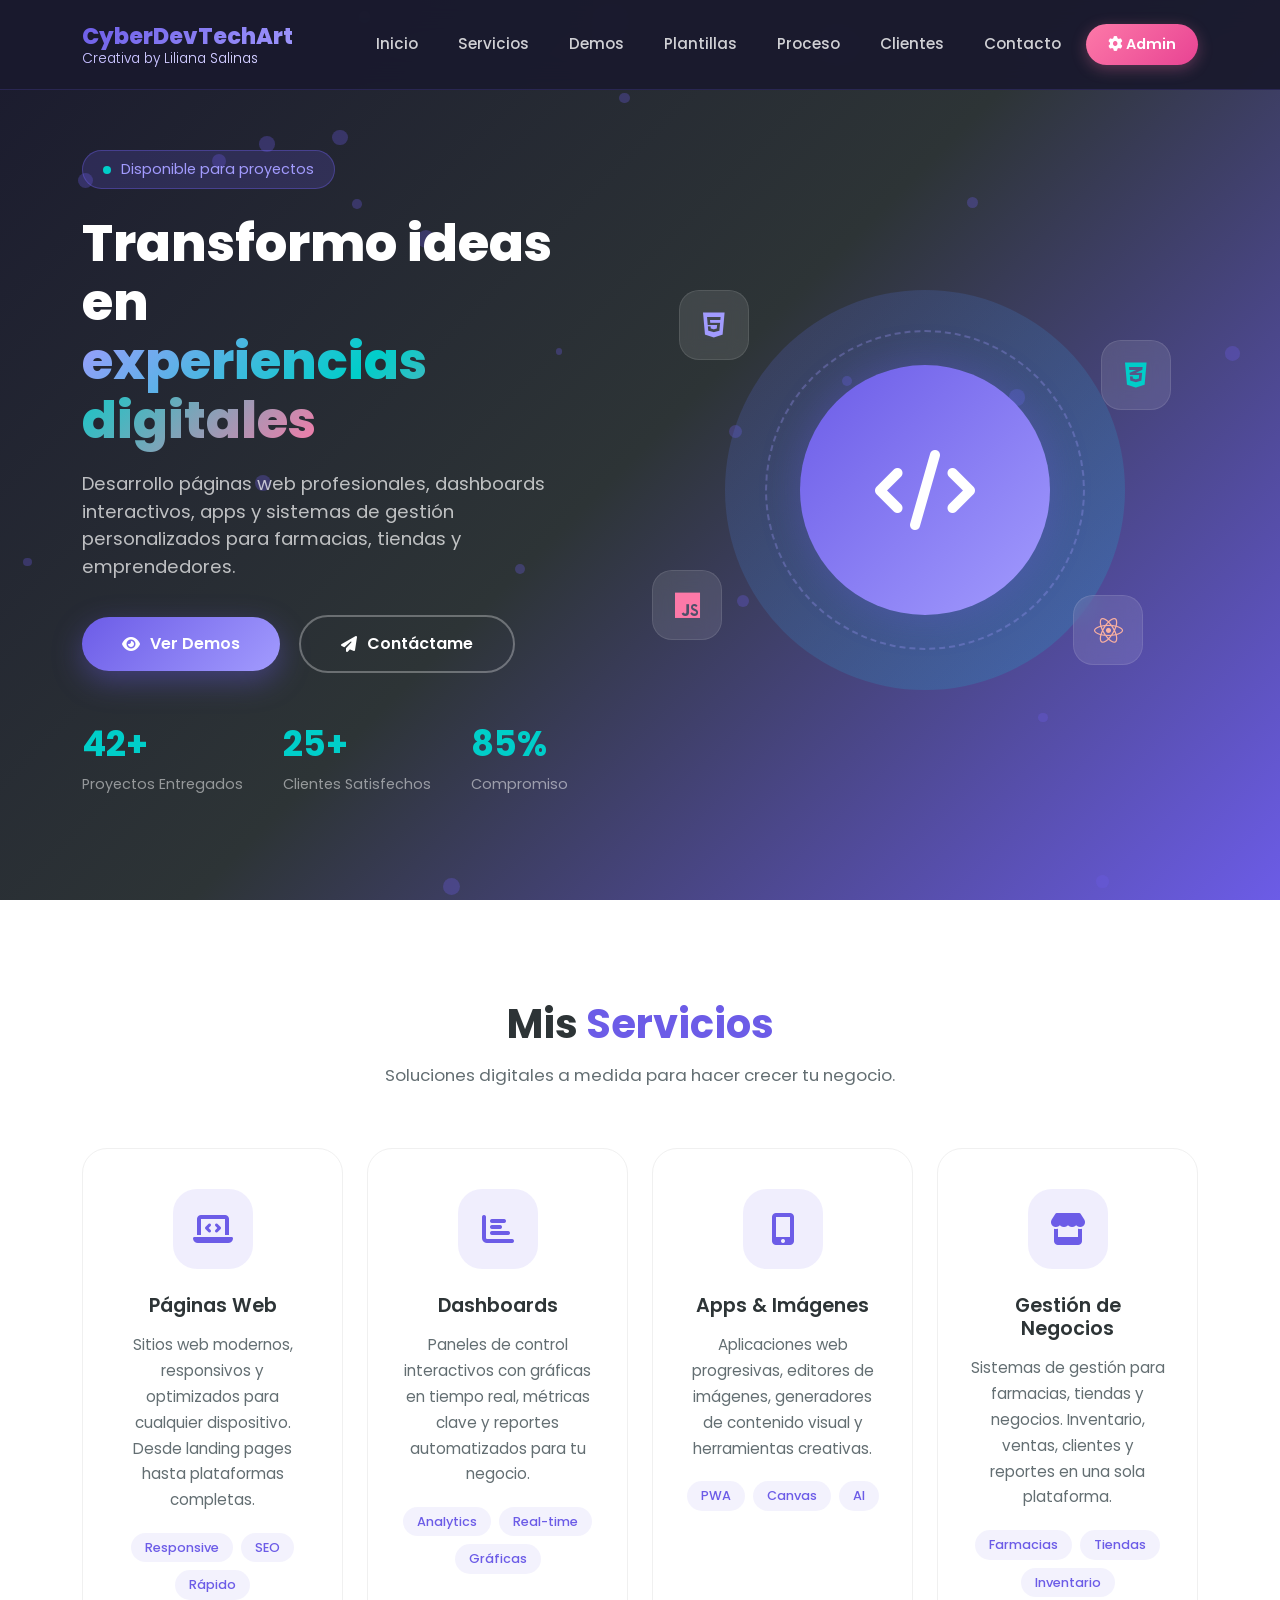
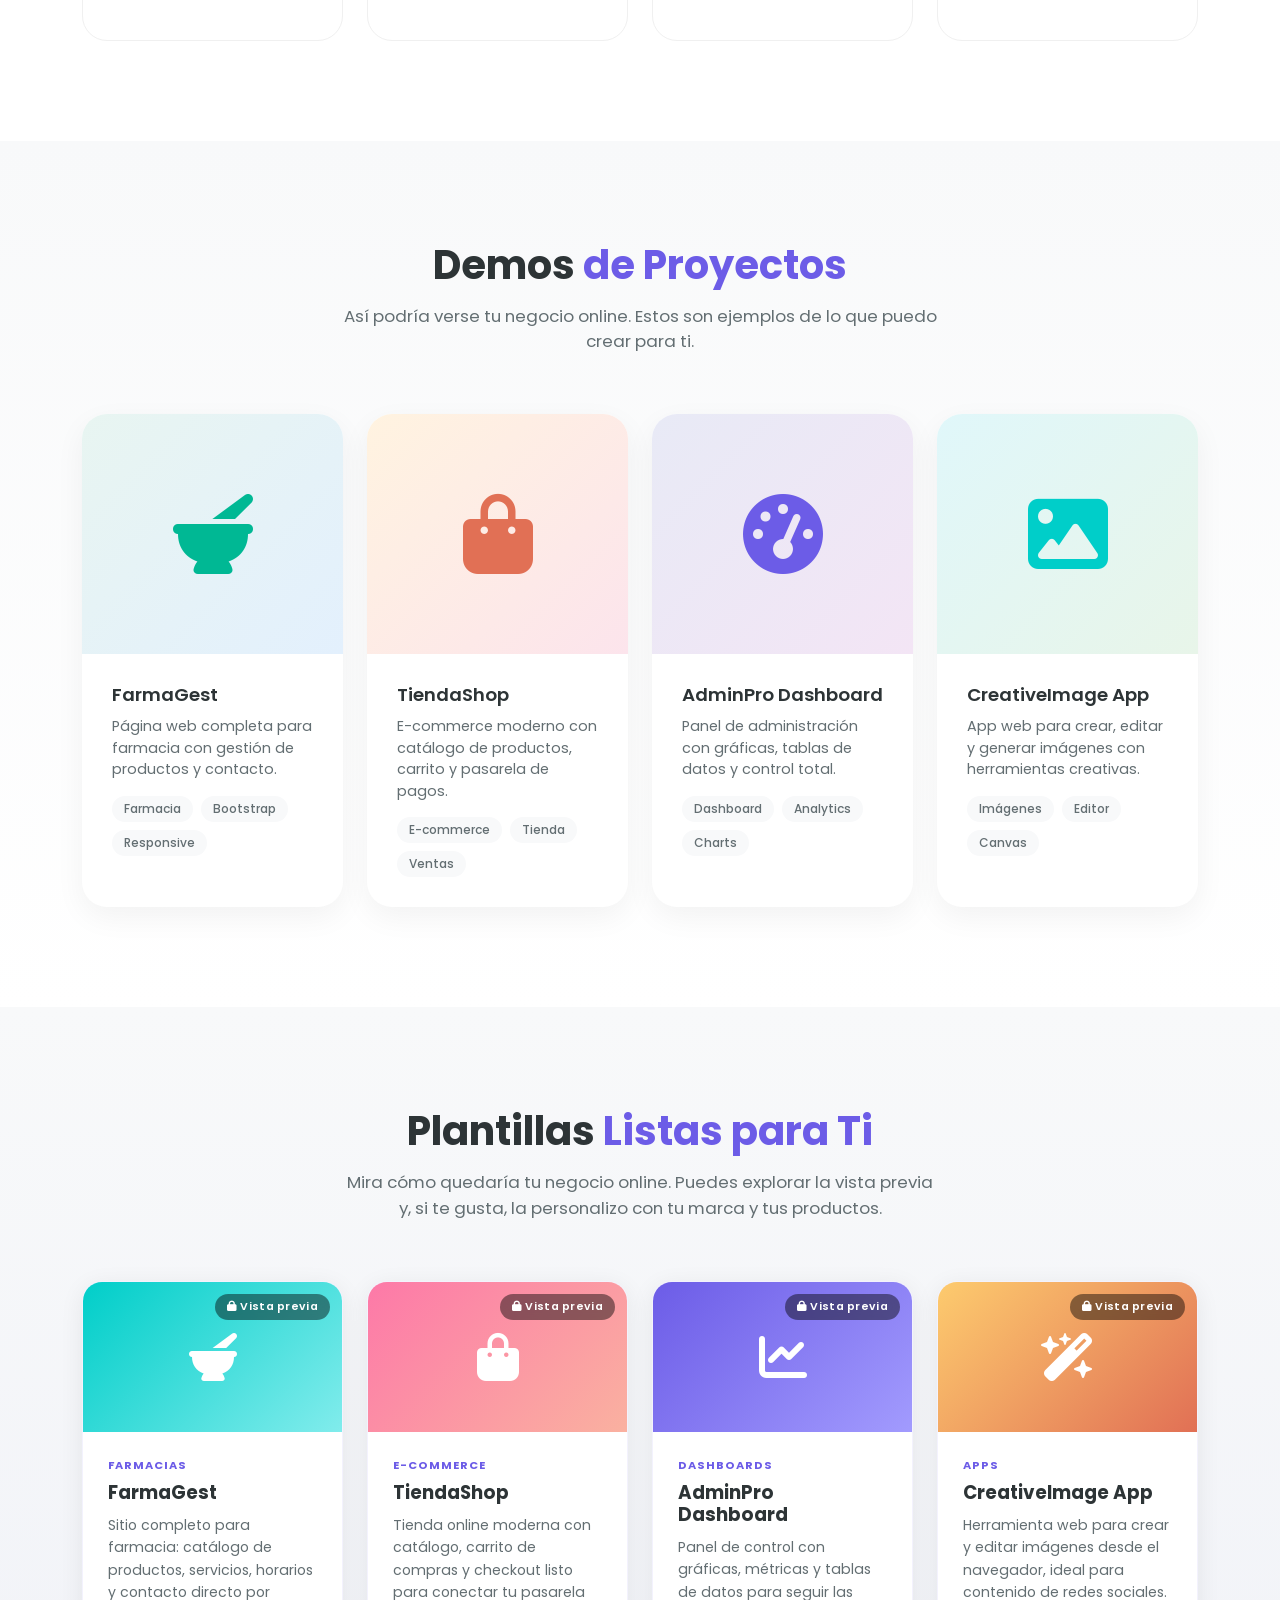
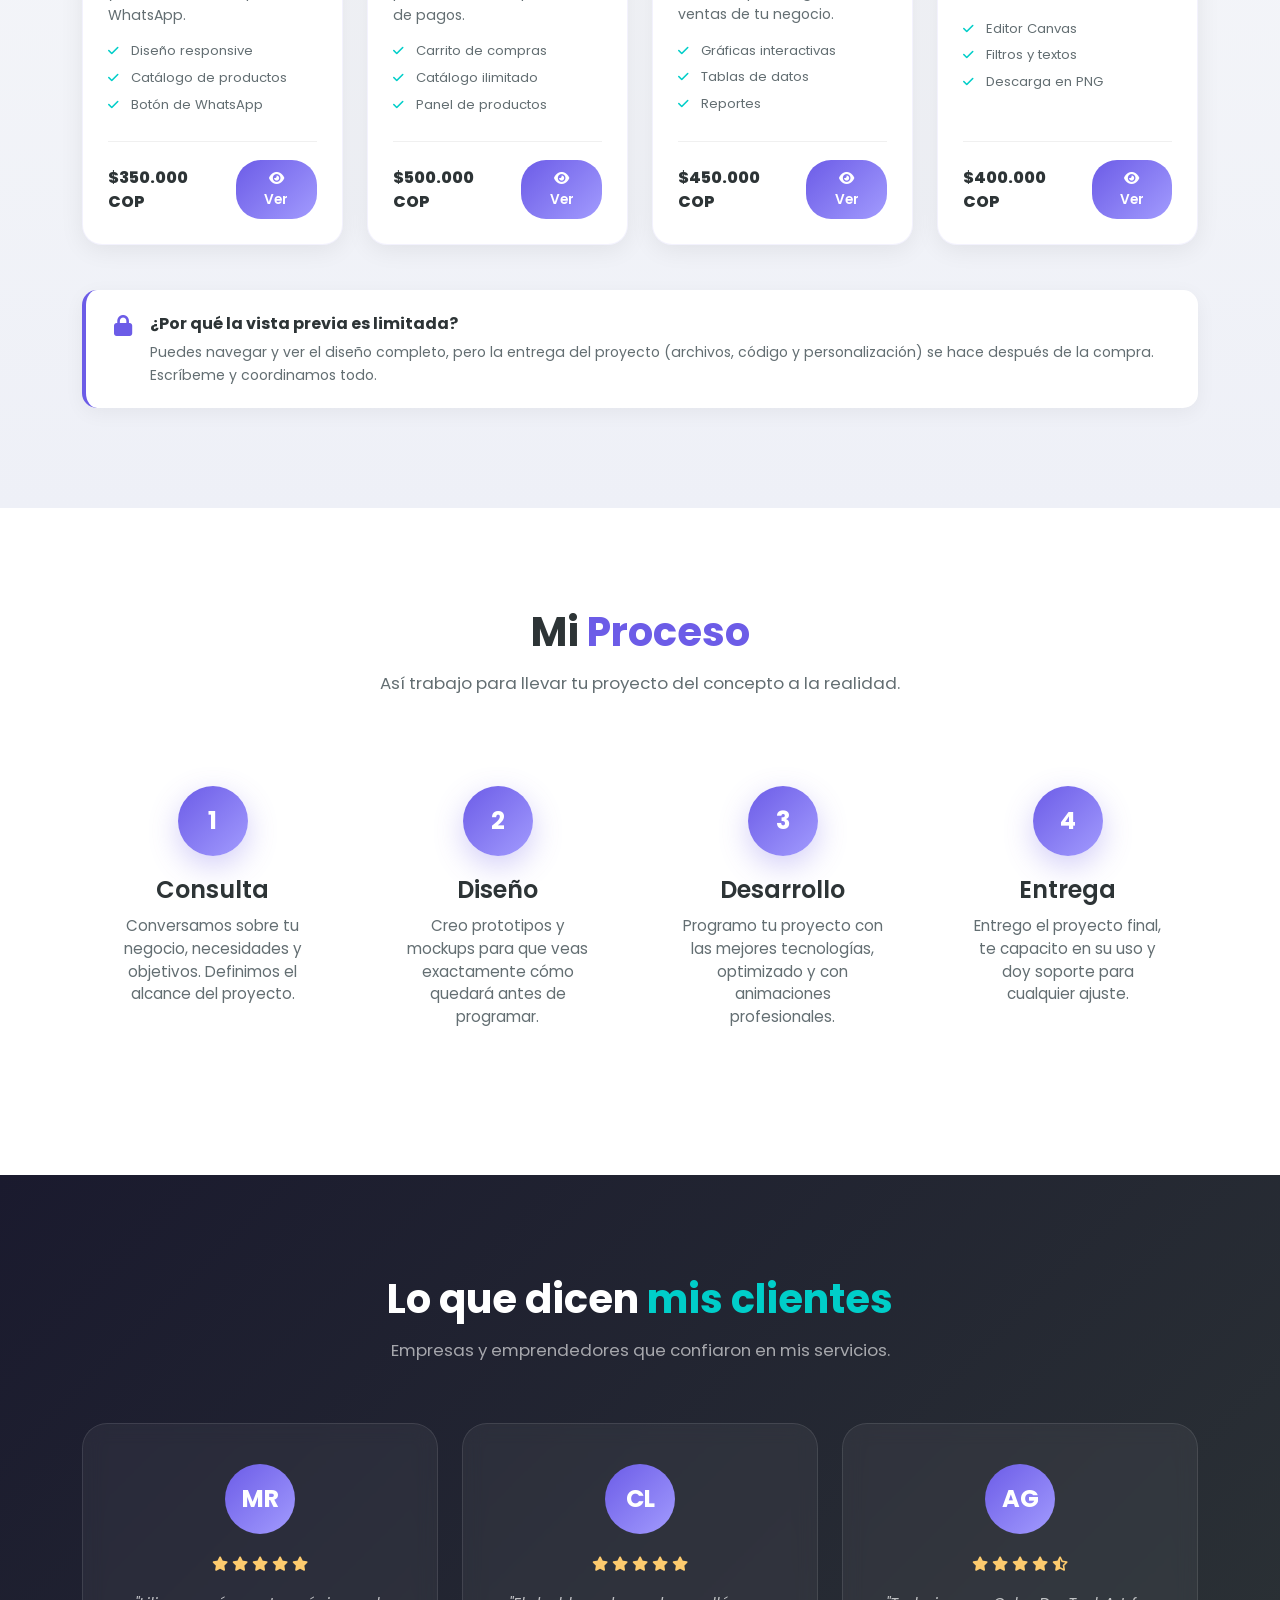
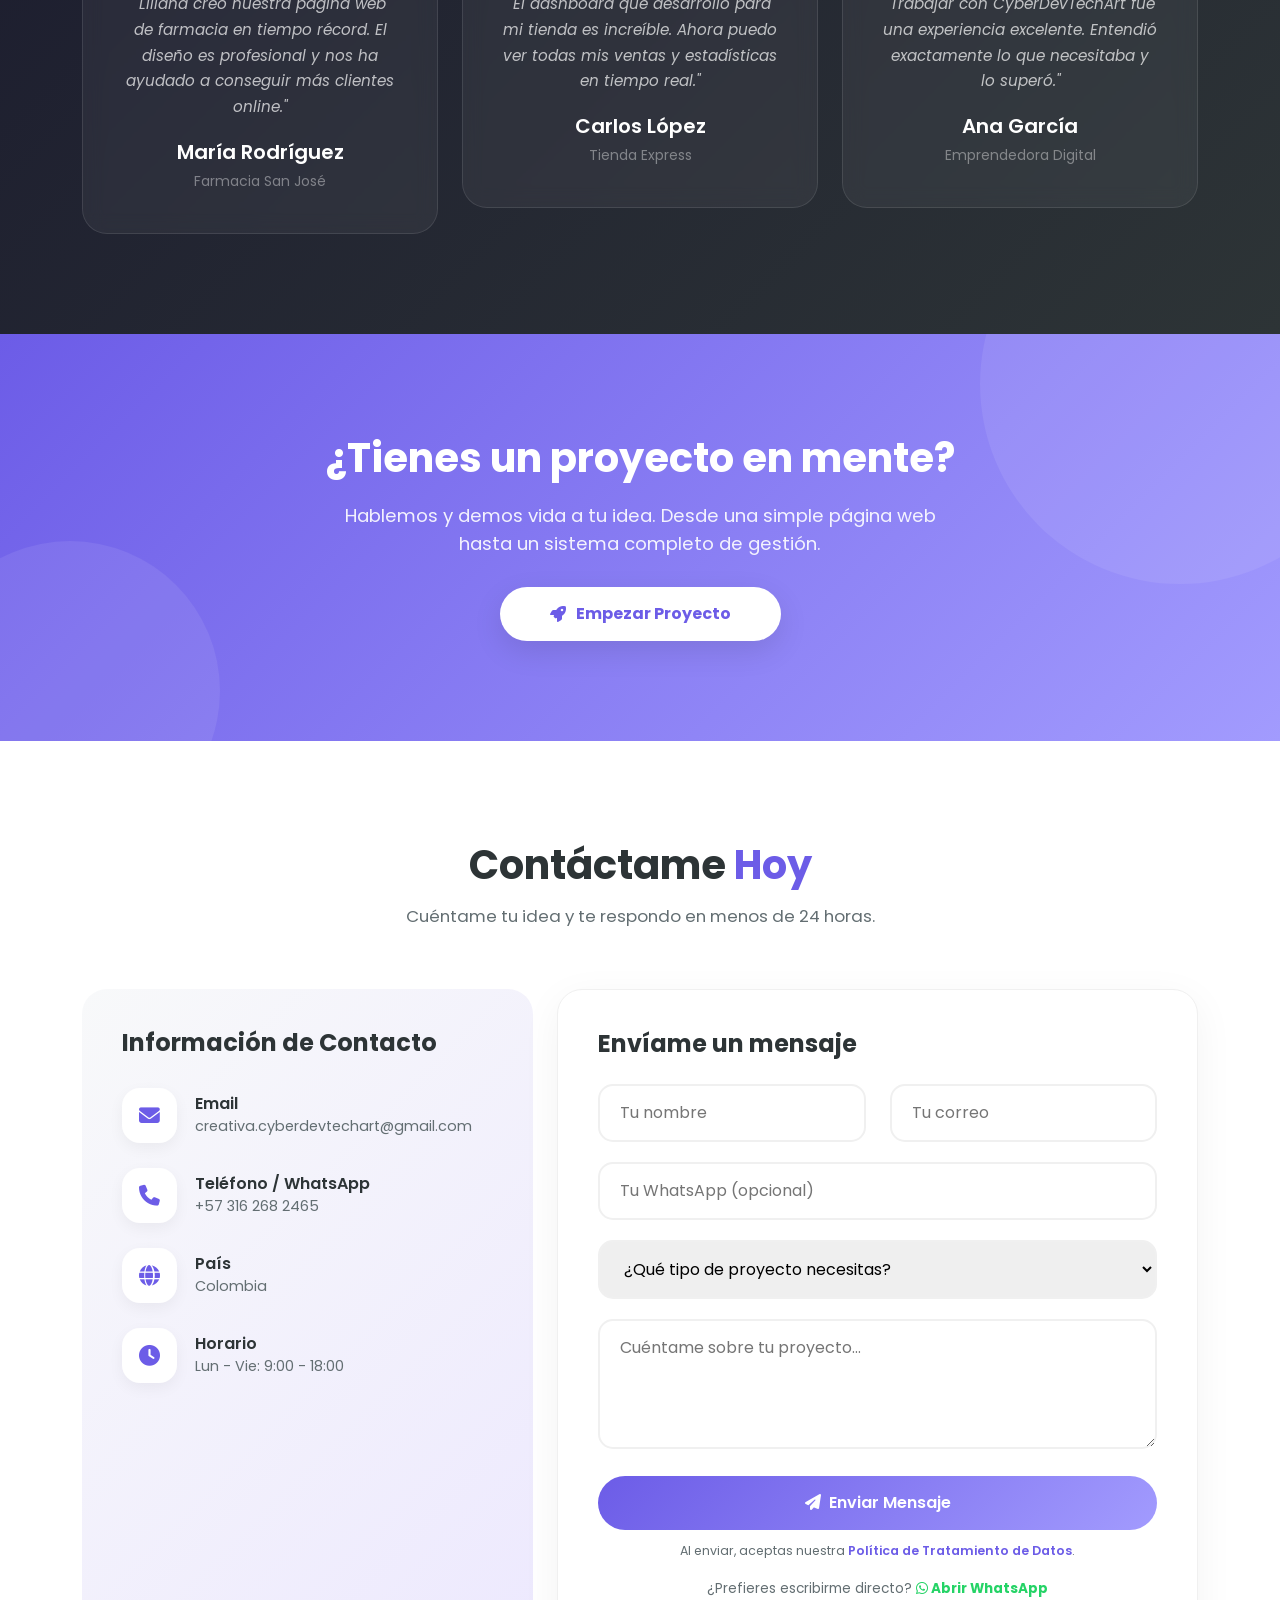
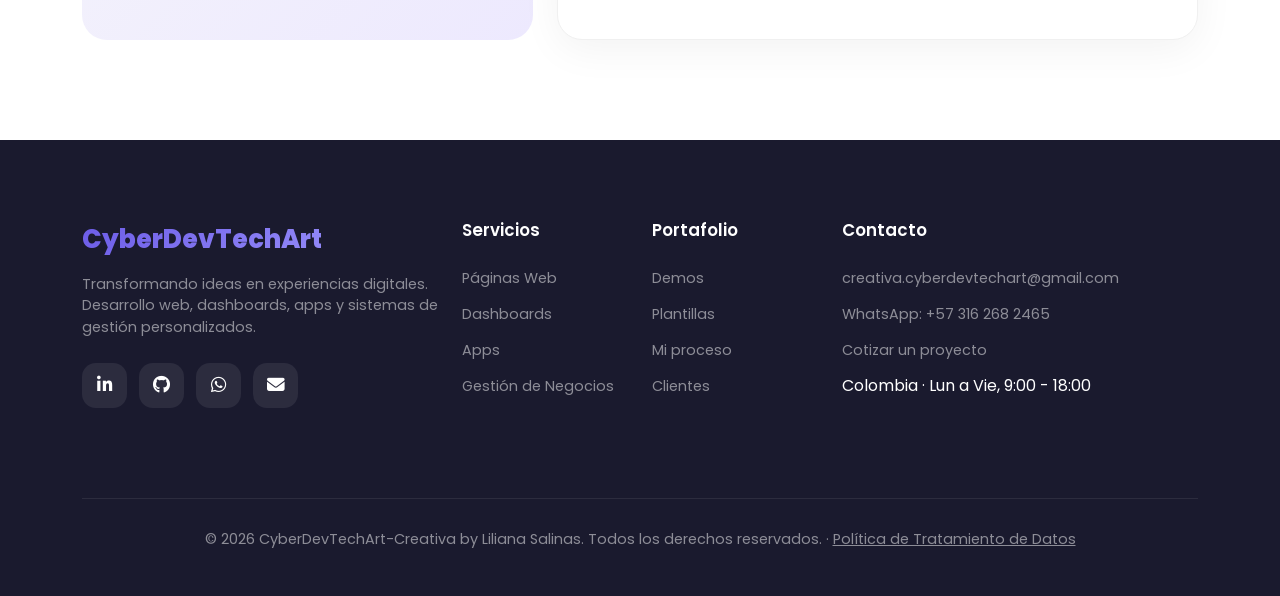
==== commit b8f11789: "Replace 'Cotizar Proyecto' link with 'Admin' link" ====
--- a/index.html
+++ b/index.html
@@ -34,7 +34,7 @@
                     <li class="nav-item"><a class="nav-link" href="#proceso">Proceso</a></li>
                     <li class="nav-item"><a class="nav-link" href="#testimonios">Clientes</a></li>
                     <li class="nav-item"><a class="nav-link" href="#contacto">Contacto</a></li>
-                    <li class="nav-item"><a class="btn-nav" href="#contacto">Cotizar Proyecto</a></li>
+                     <li class="nav-item"><a class="btn-admin-nav" href="admin.html"><i class="fas fa-cog me-1"></i> Admin</a></li>
                 </ul>
                     
                 </ul>
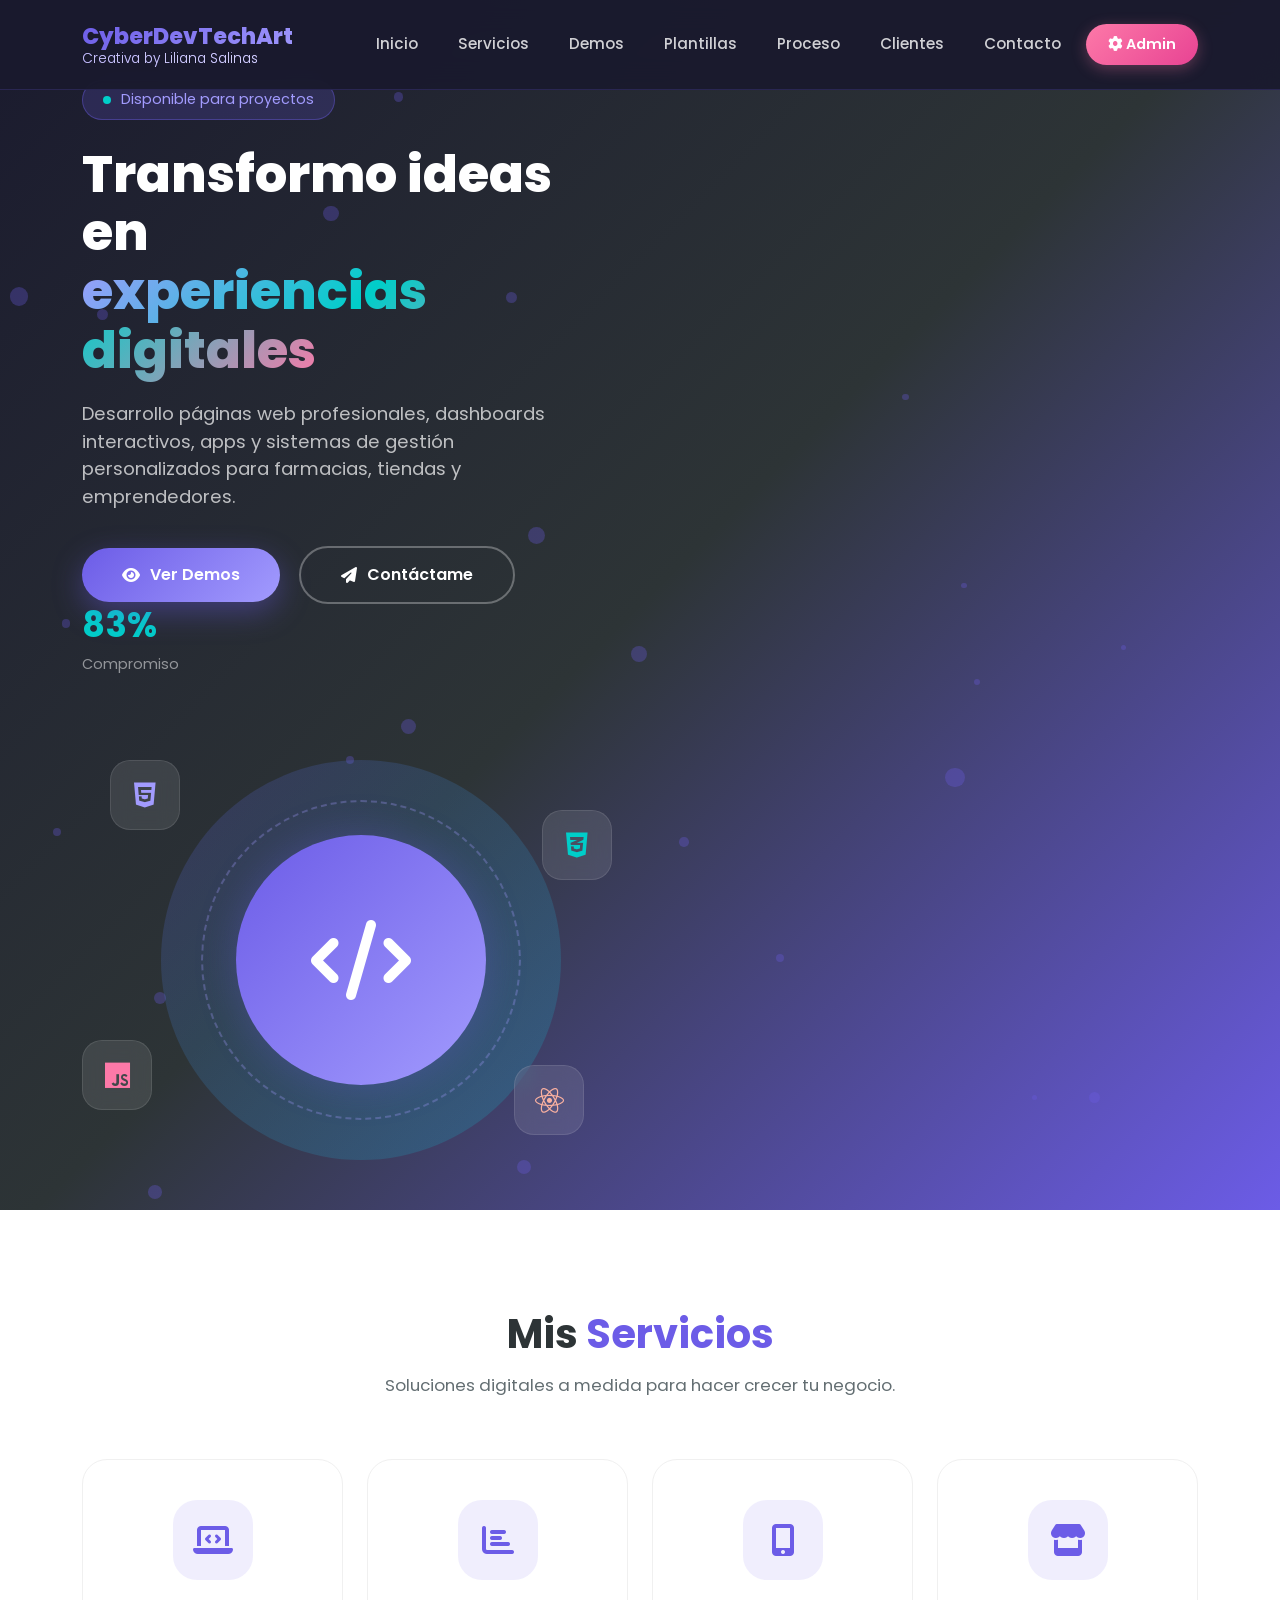
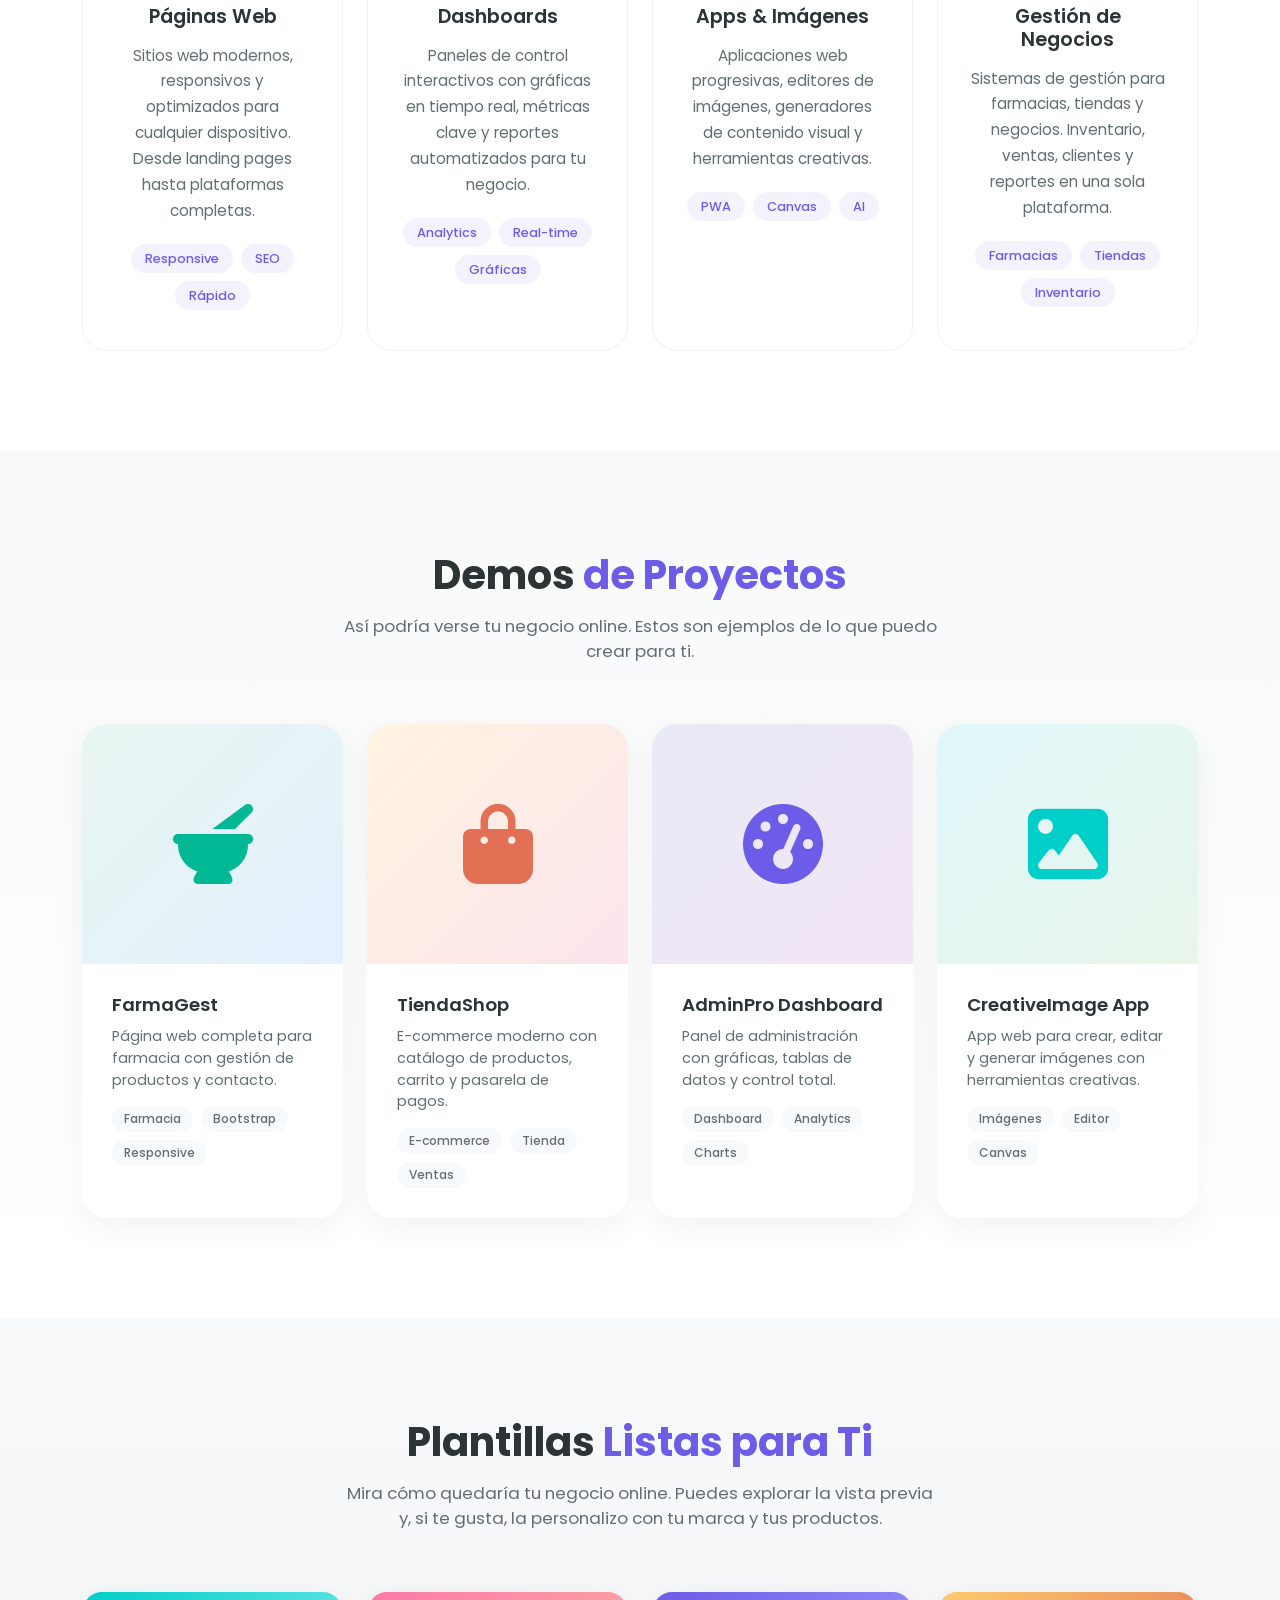
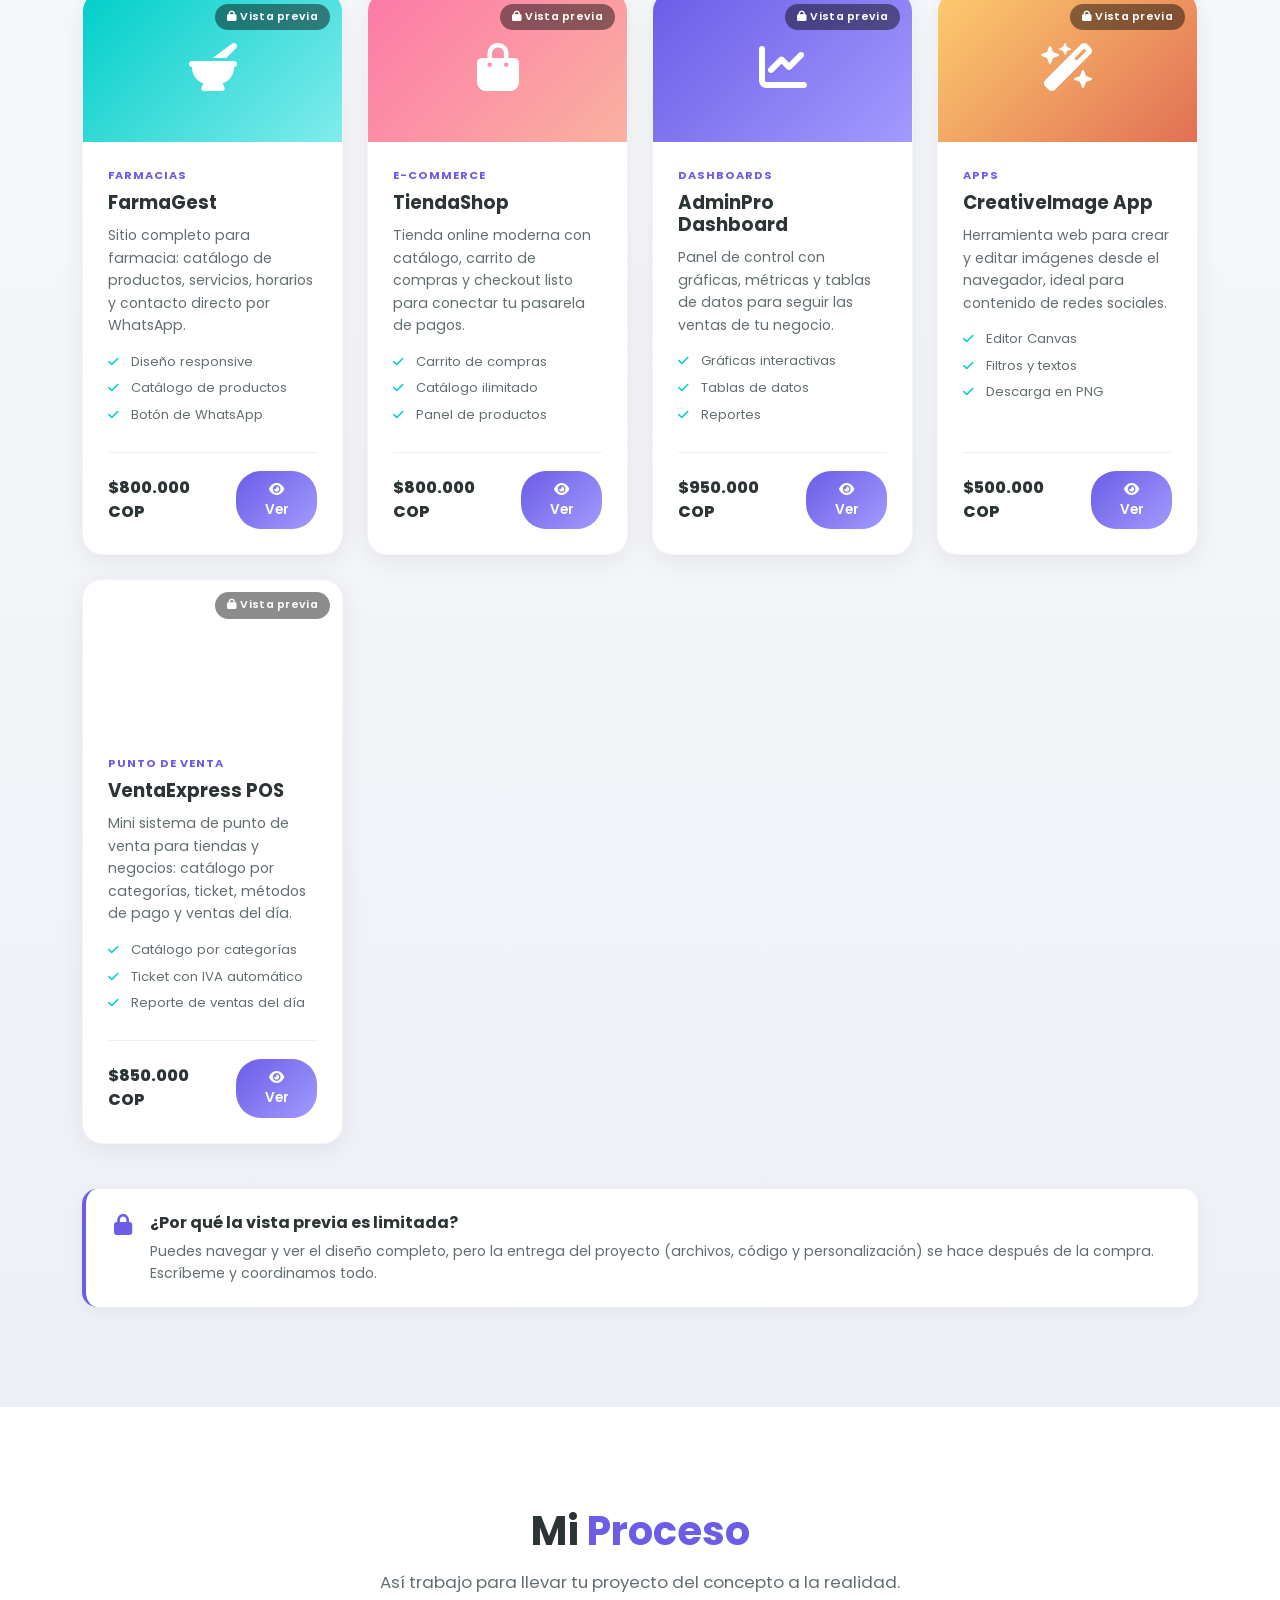
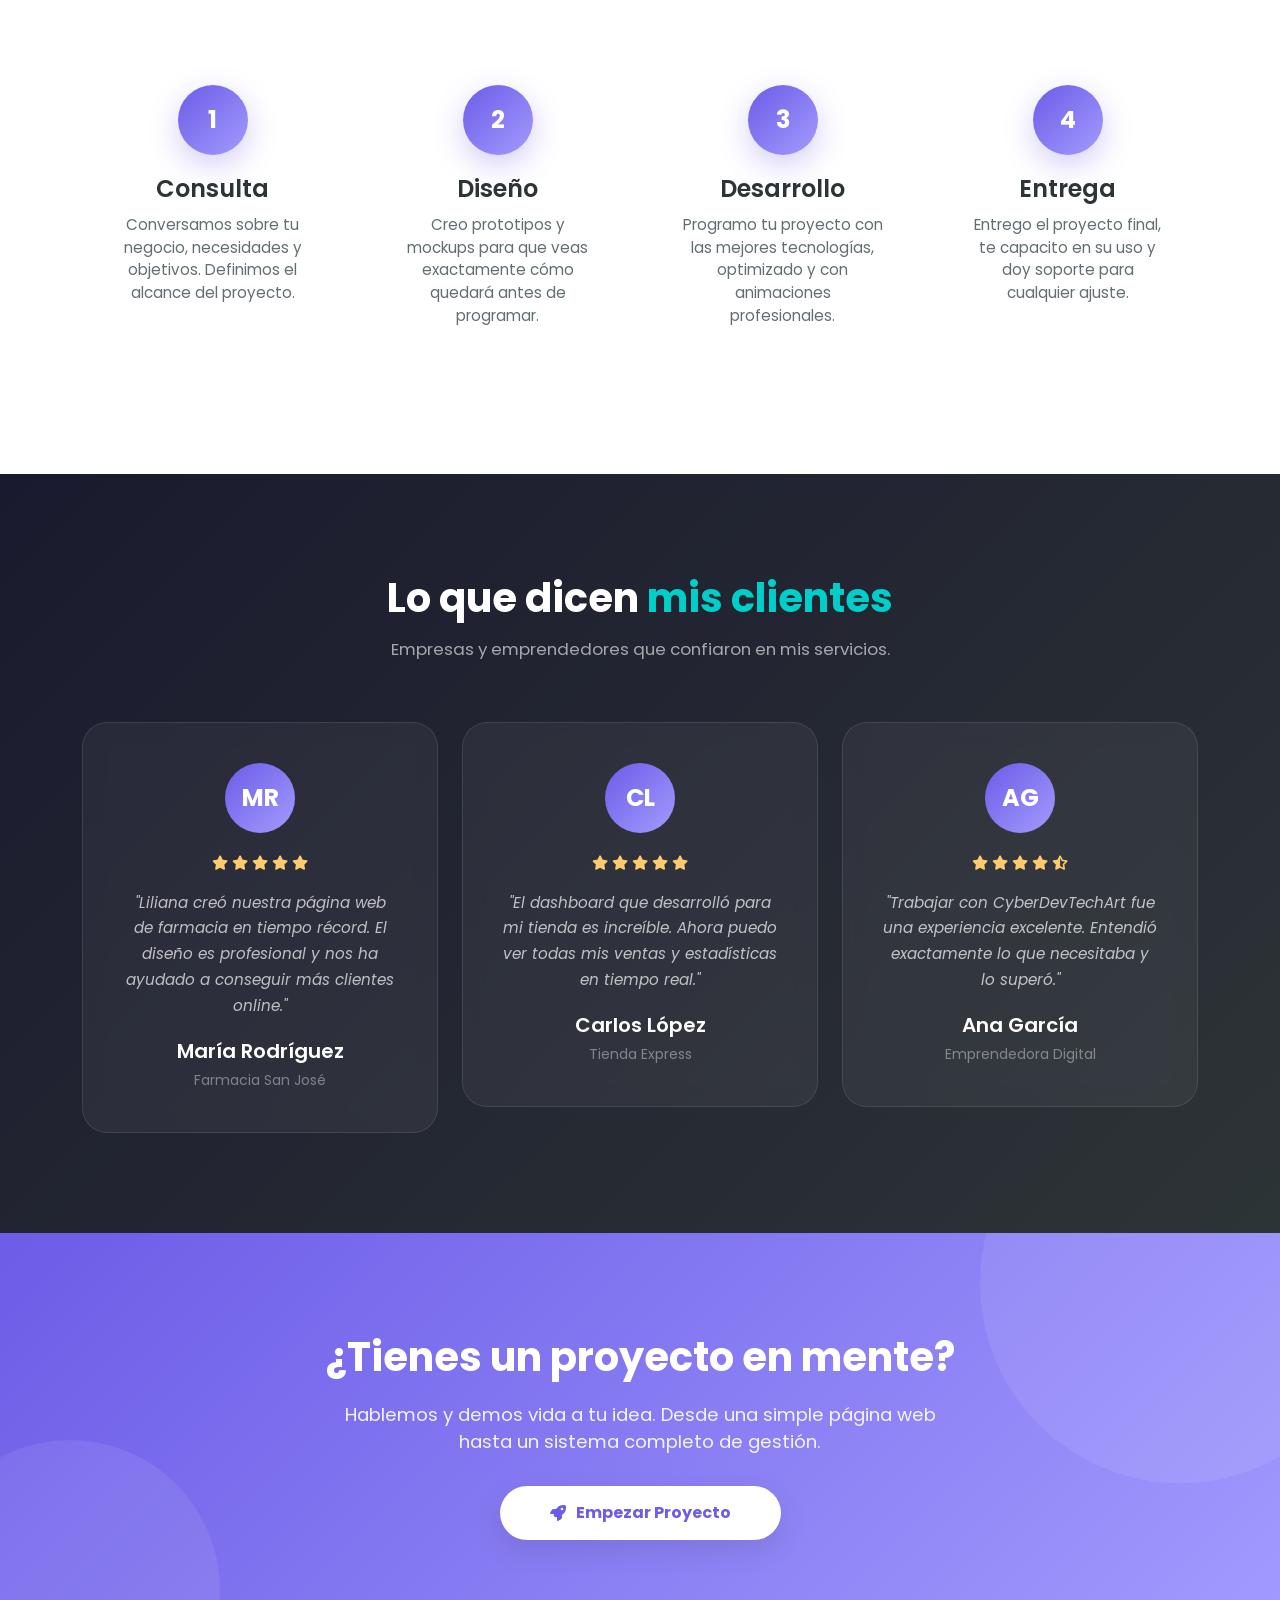
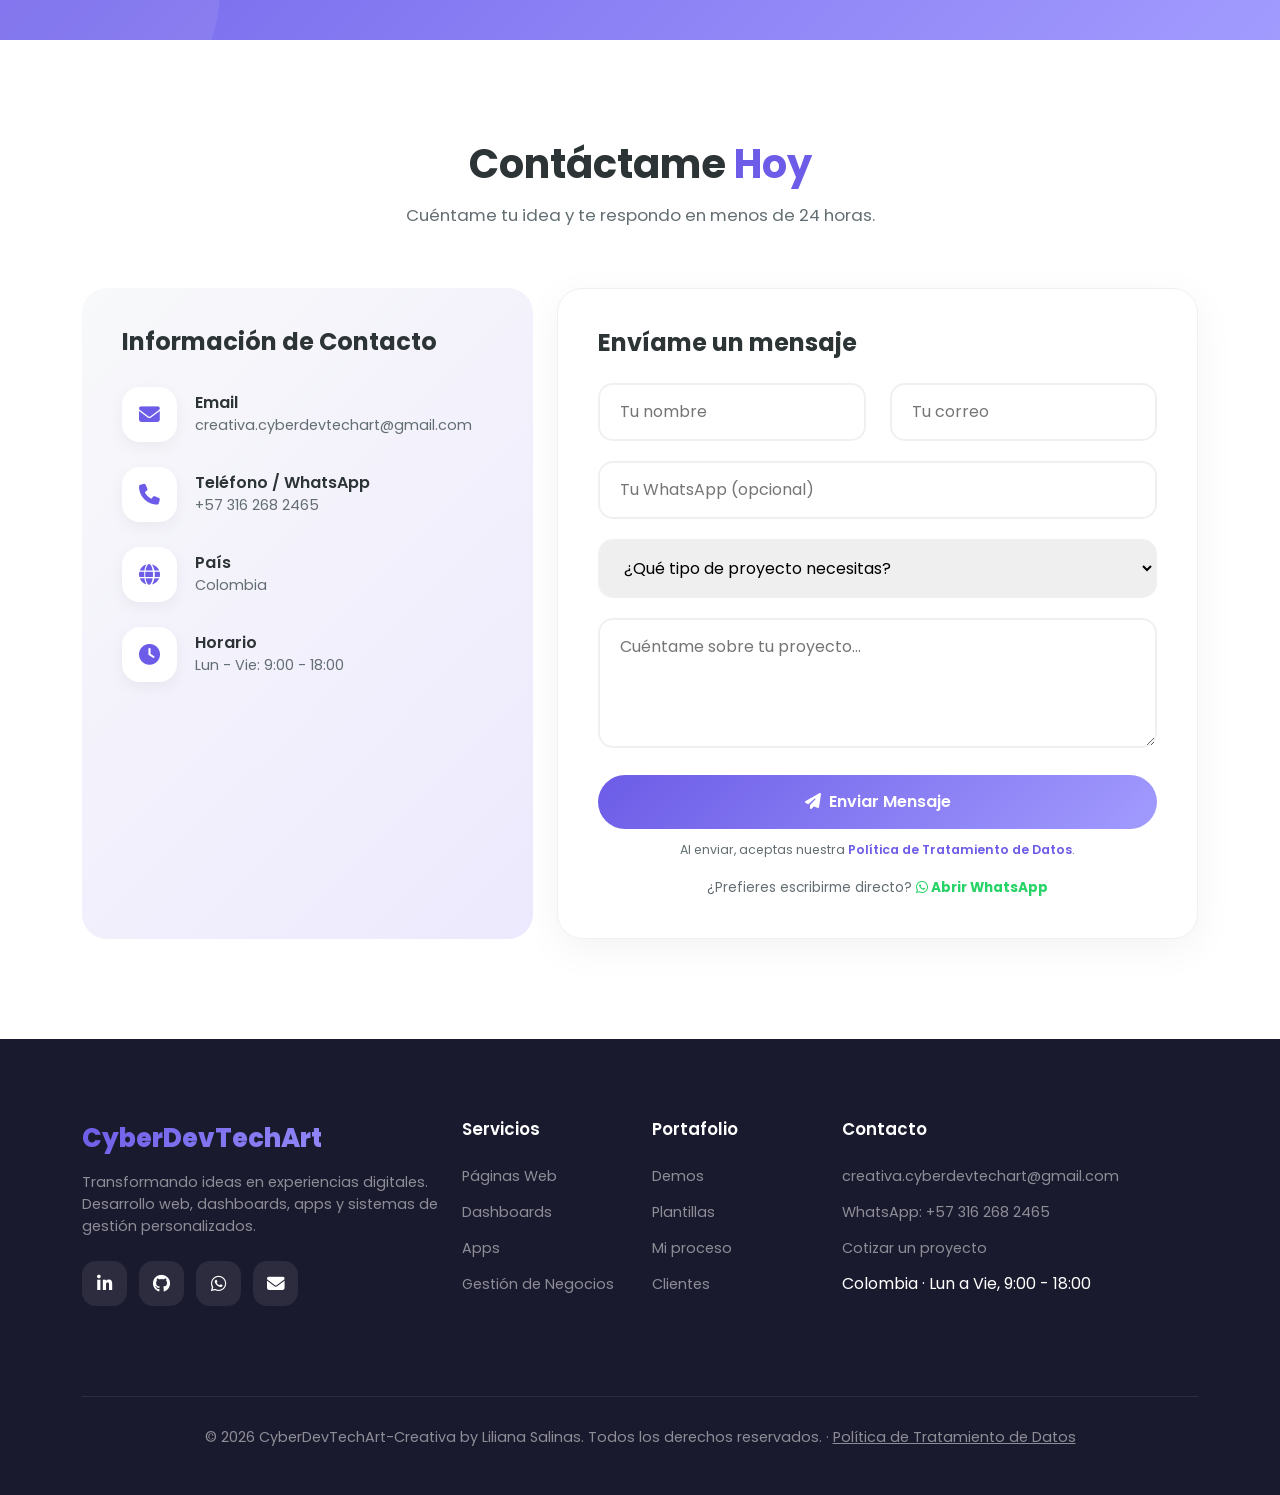
==== commit 39b72505: "Remove statistics from hero section in index.htmlse quito 50* proyecyos entrehados Removed project a" ====
--- a/index.html
+++ b/index.html
@@ -68,15 +68,7 @@
                                 <i class="fas fa-paper-plane"></i> Contáctame
                             </a>
                         </div>
-                        <div class="hero-stats">
-                            <div class="stat-item">
-                                <h3 id="statProjects">50+</h3>
-                                <p>Proyectos Entregados</p>
-                            </div>
-                            <div class="stat-item">
-                                <h3 id="statClients">30+</h3>
-                                <p>Clientes Satisfechos</p>
-                            </div>
+                    
                             <div class="stat-item">
                                 <h3>100%</h3>
                                 <p>Compromiso</p>
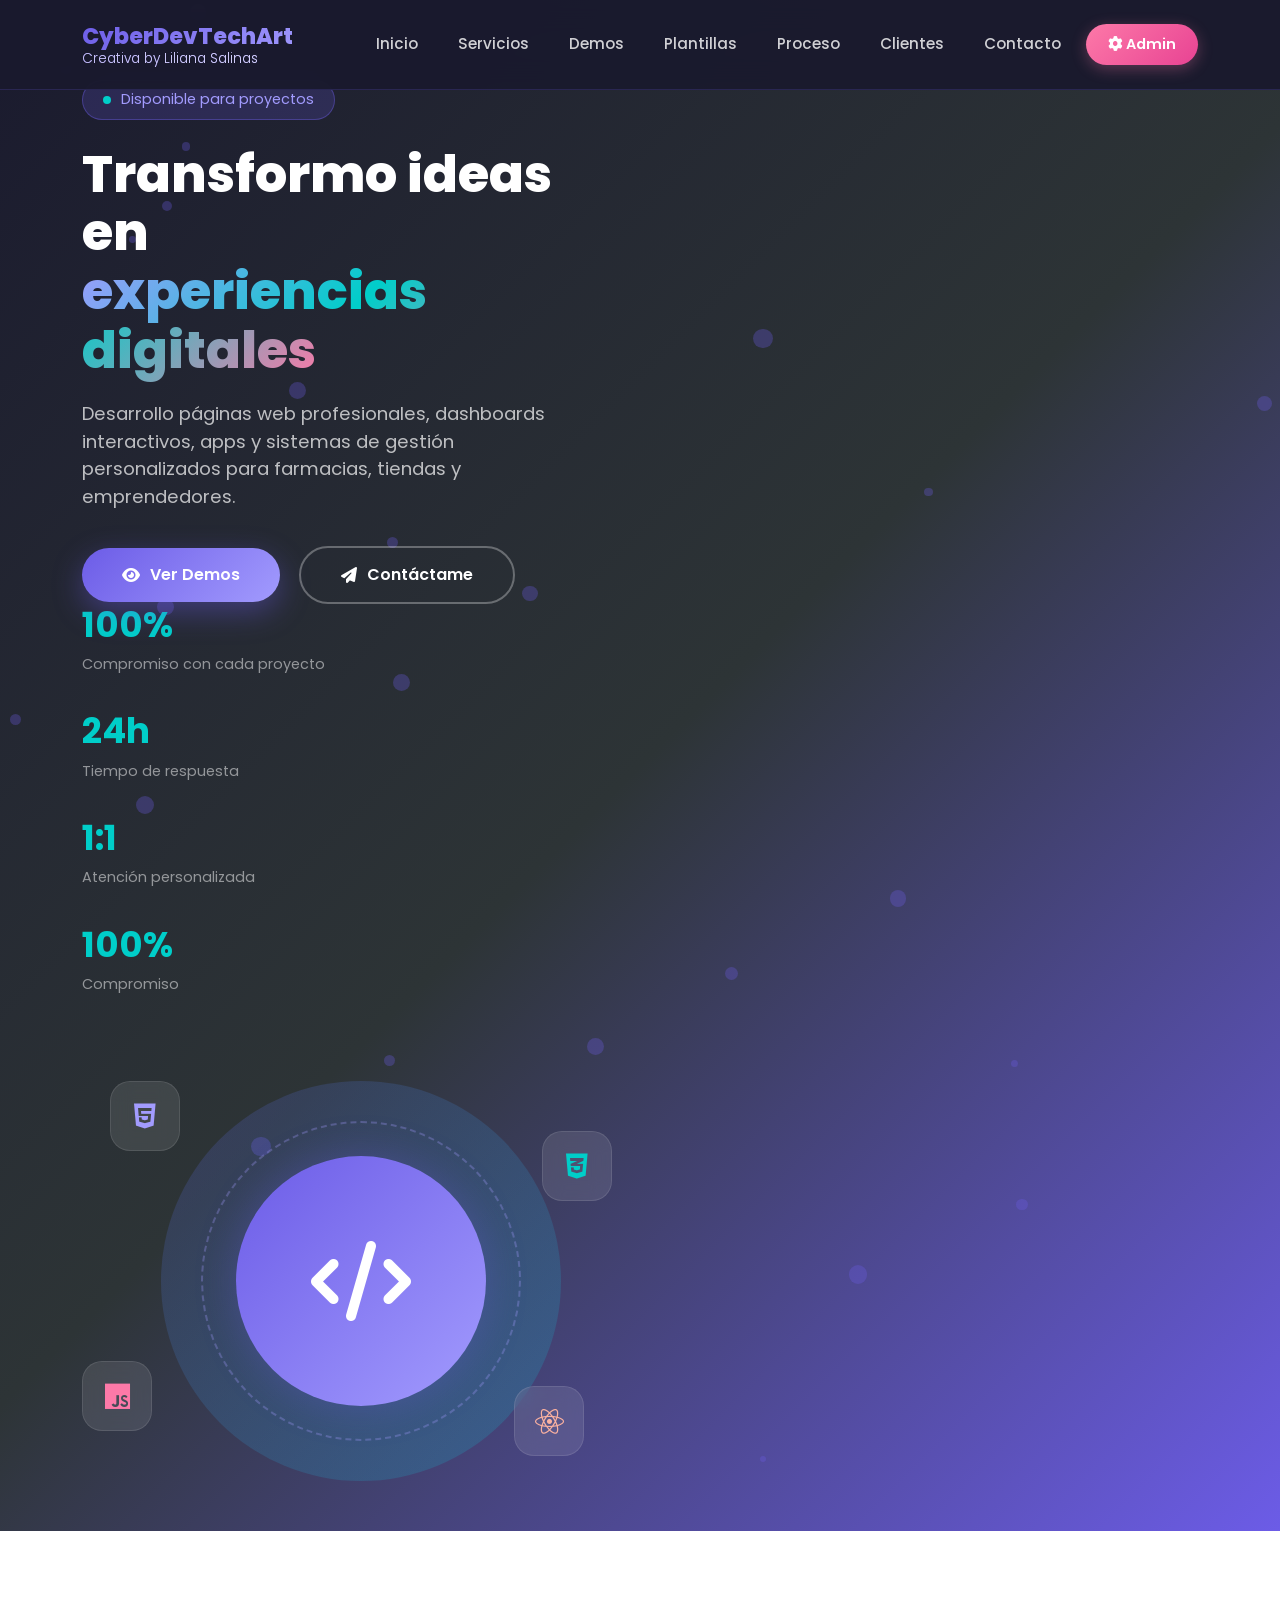
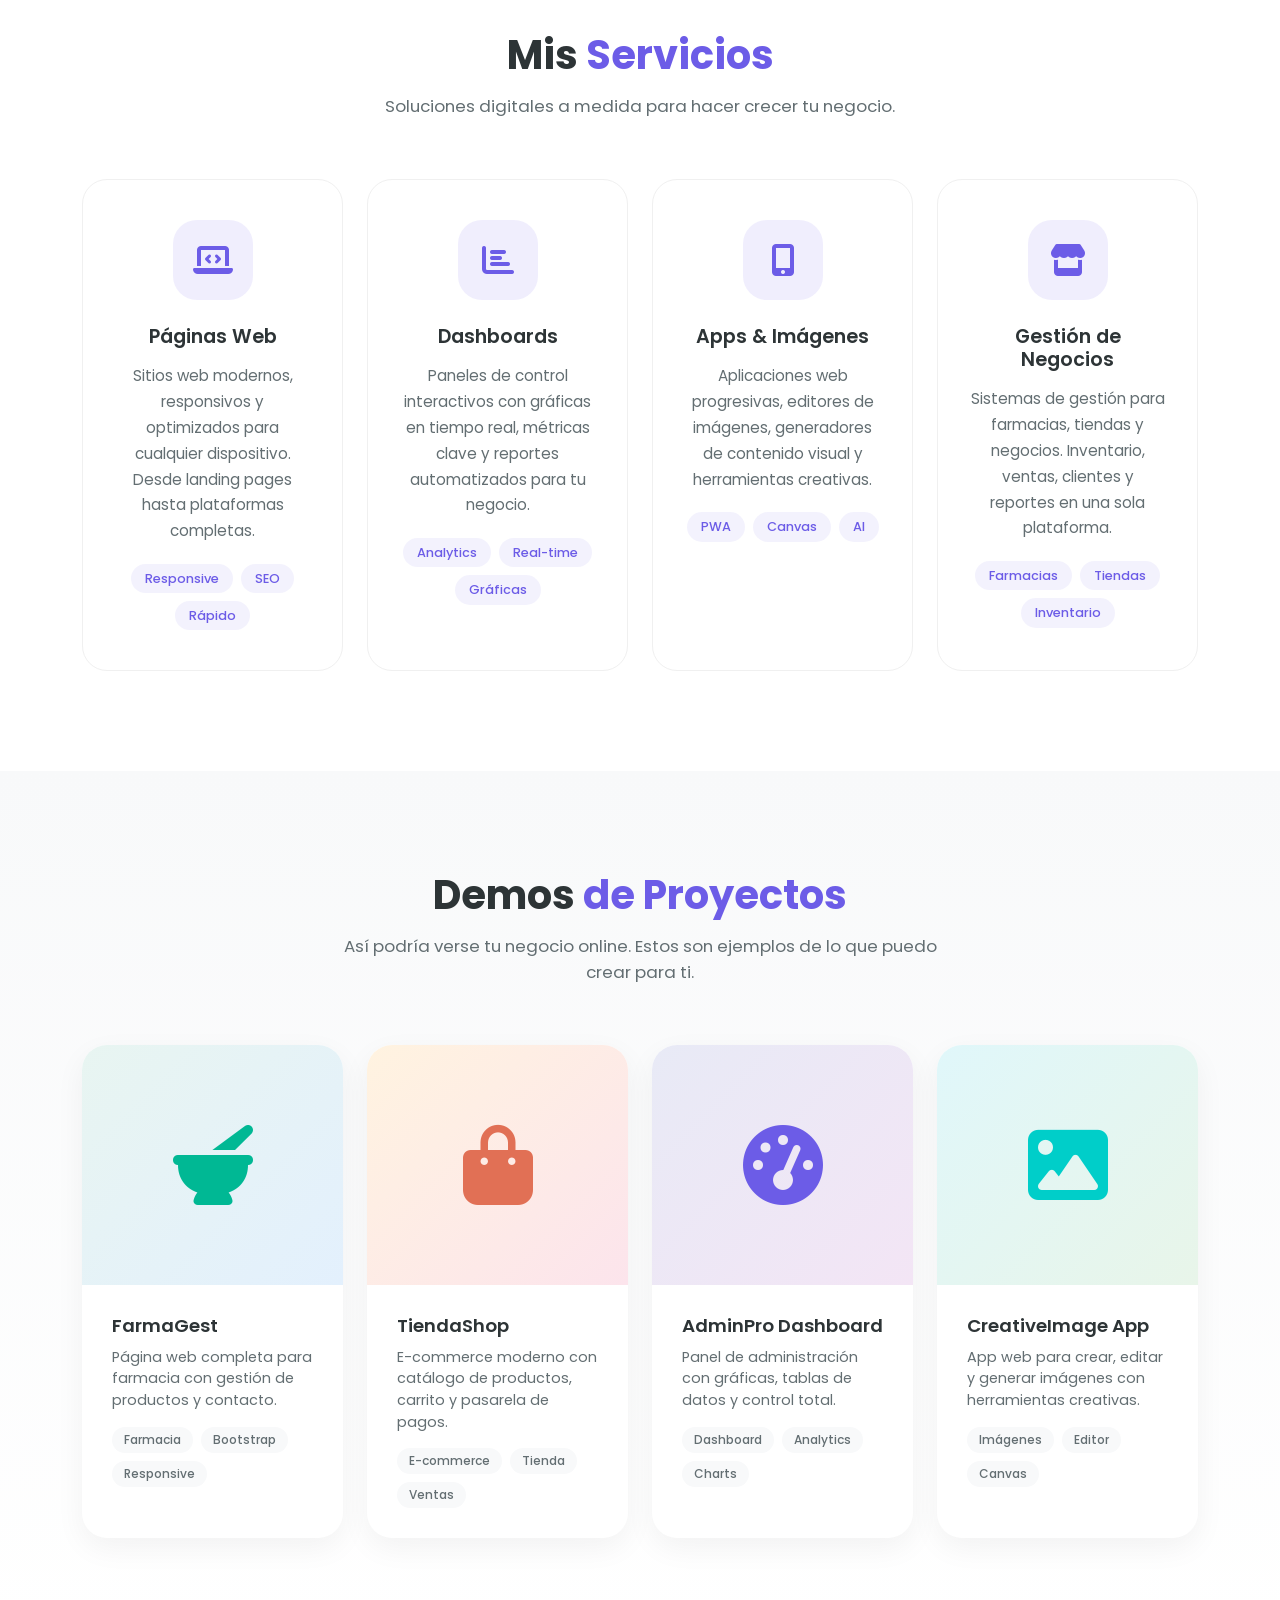
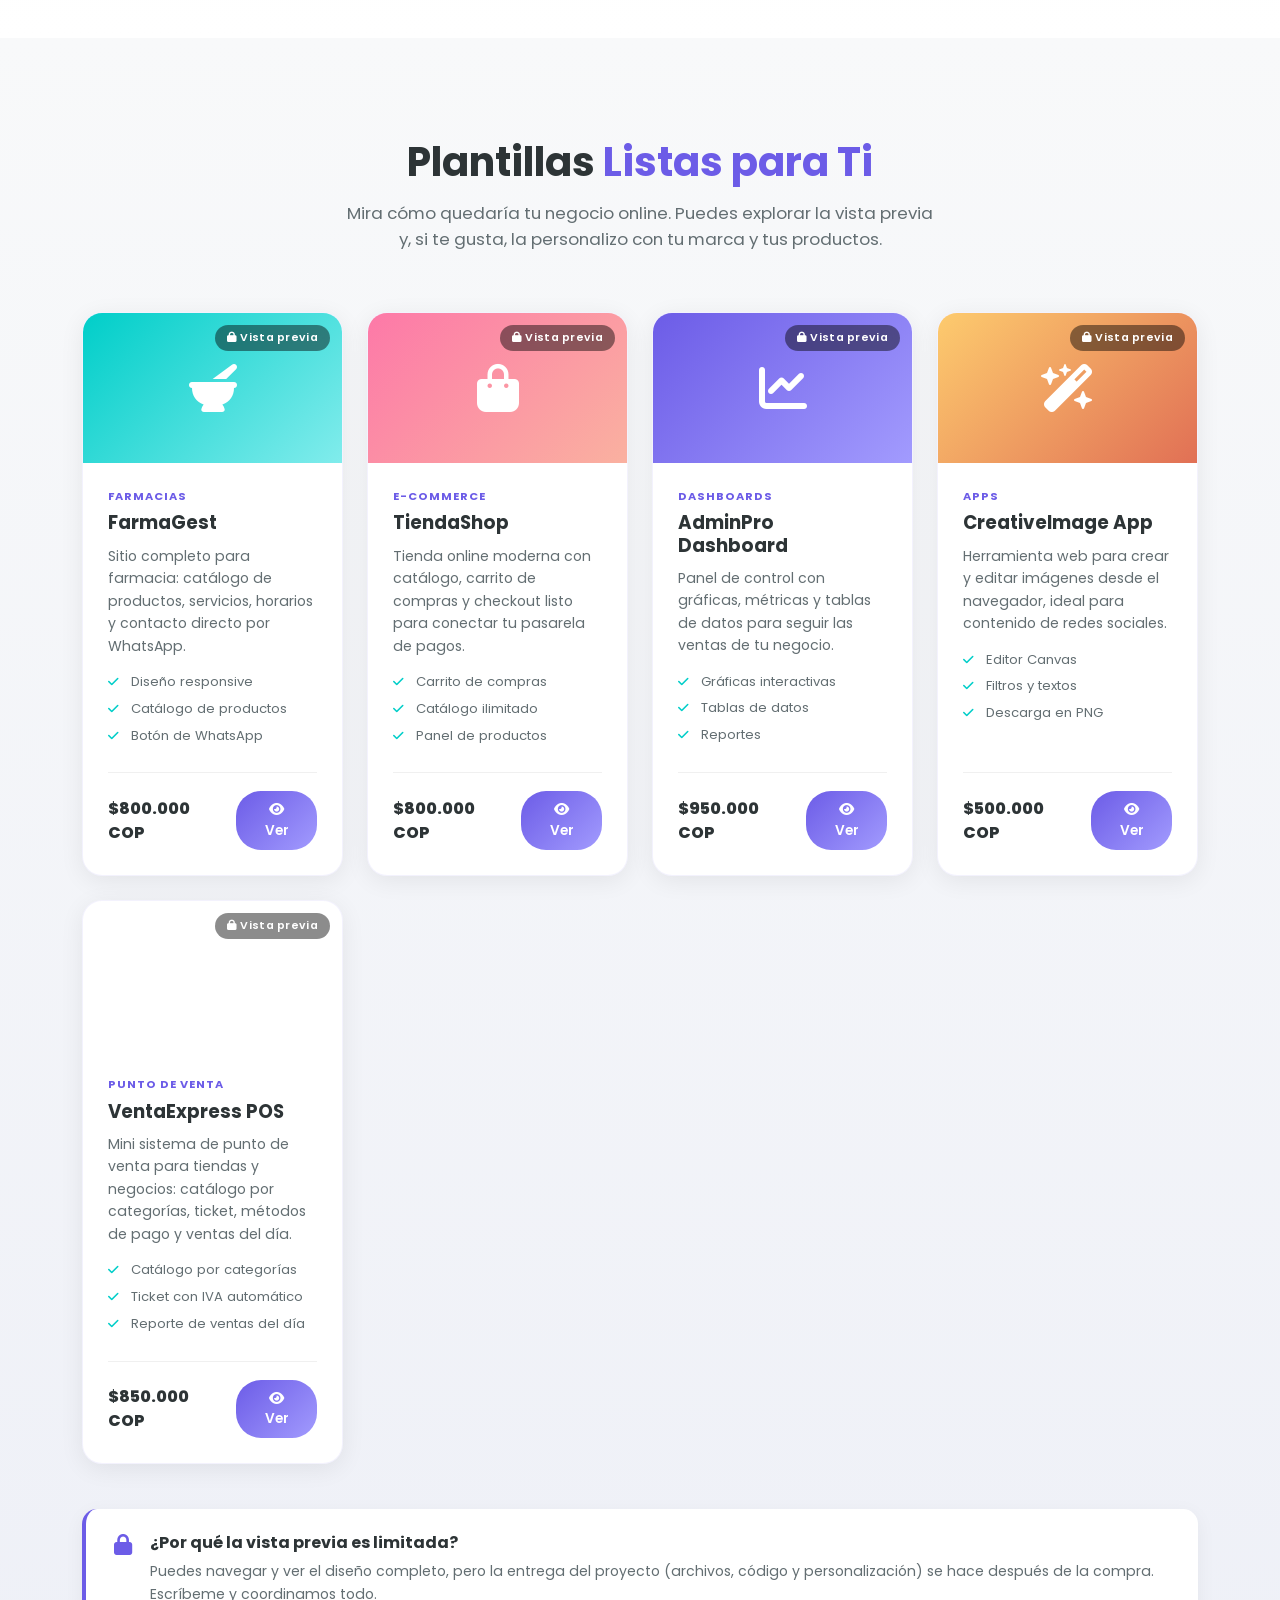
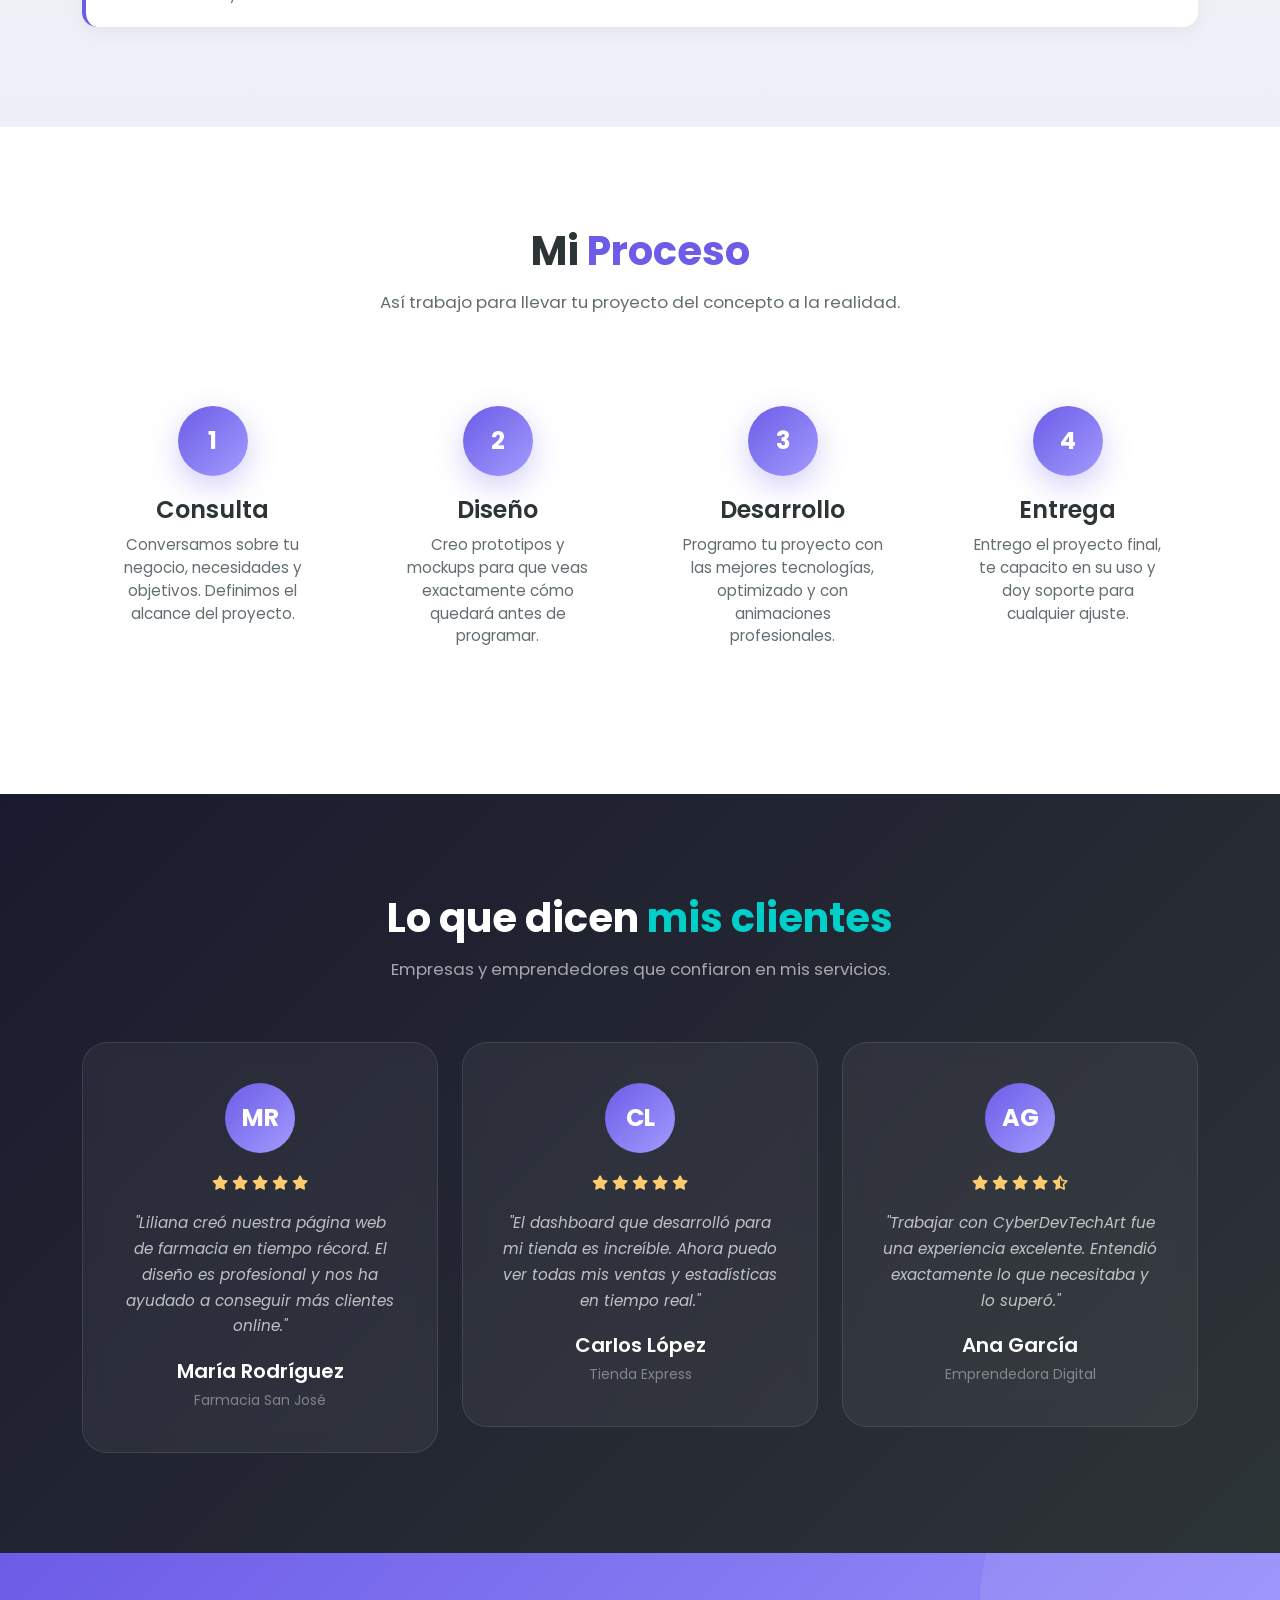
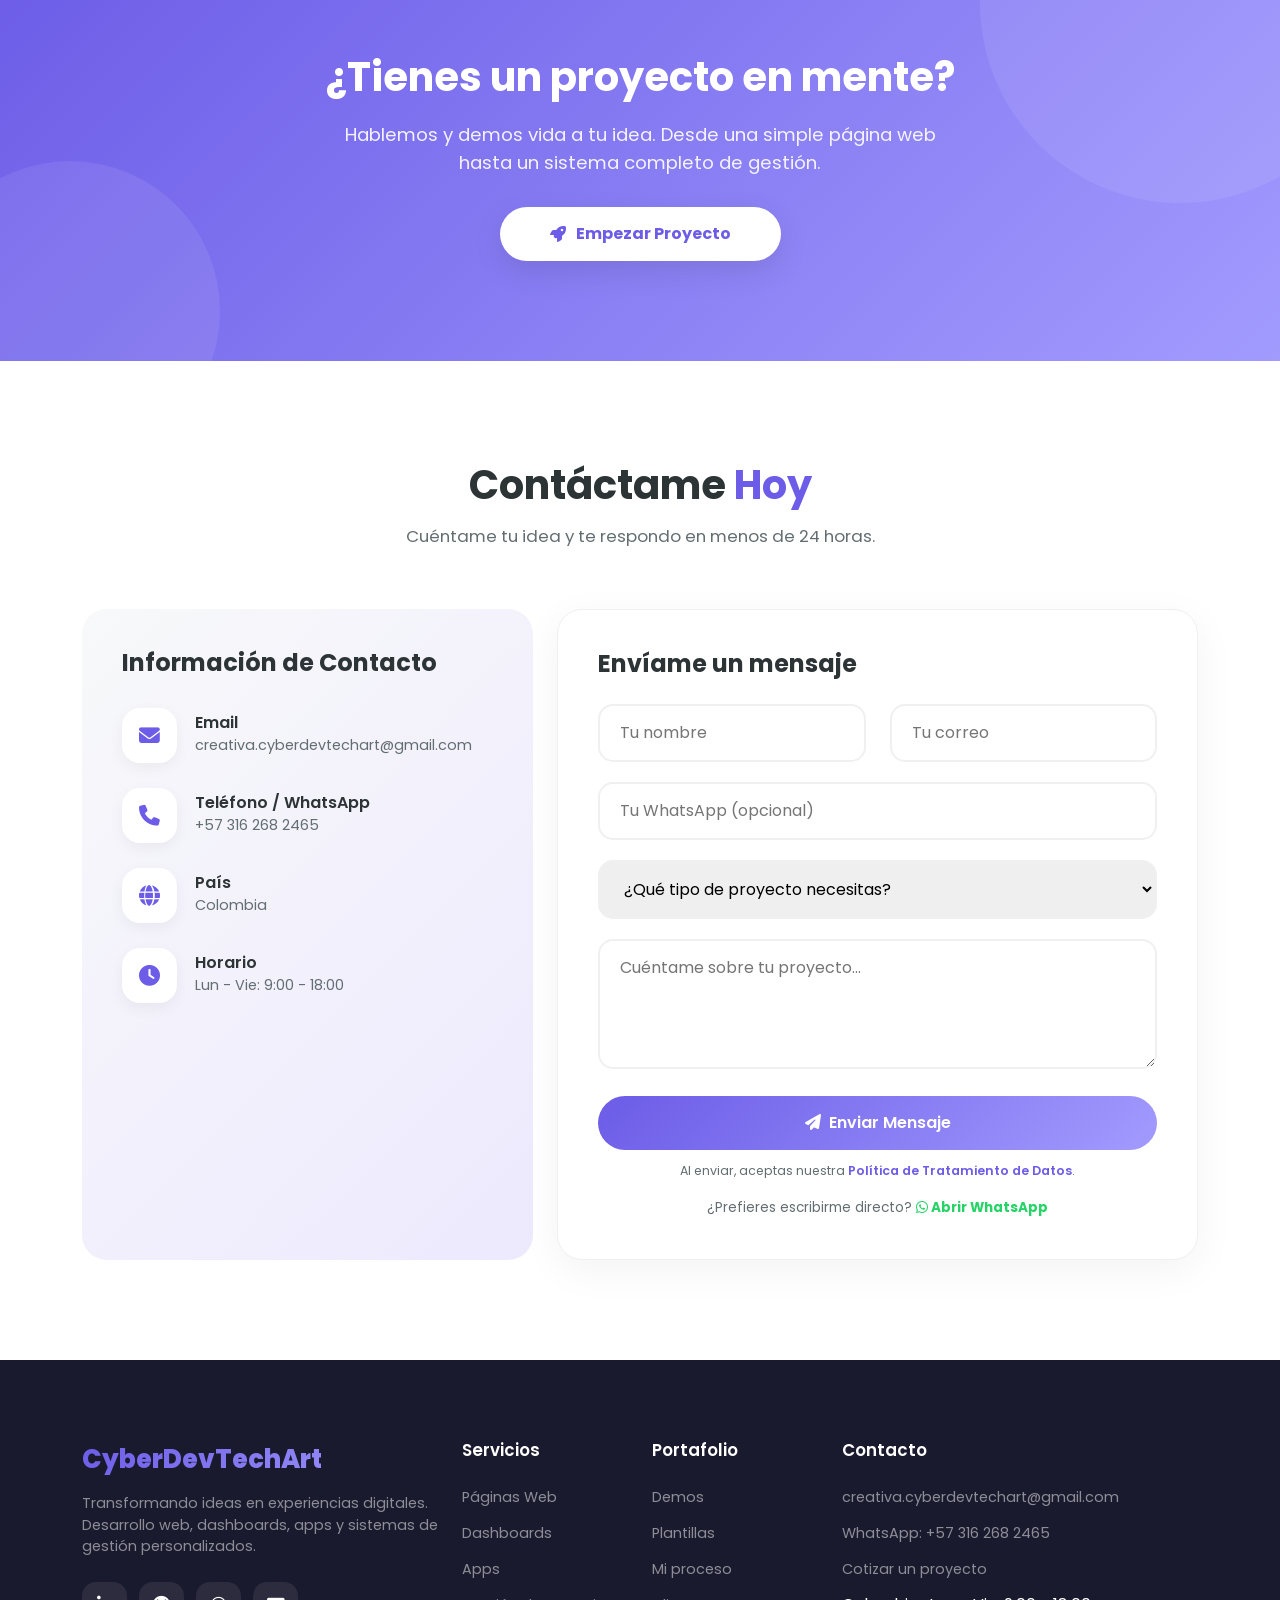
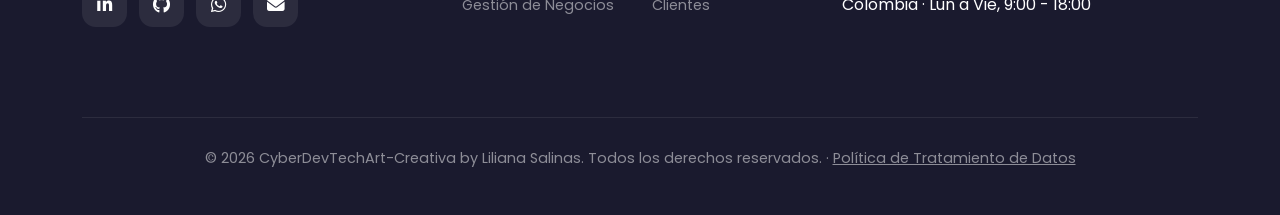
==== commit 1c85c740: "Add statistics section to index.htmlse agrago nuevos valores de de ejecucion de proyectos" ====
--- a/index.html
+++ b/index.html
@@ -68,7 +68,20 @@
                                 <i class="fas fa-paper-plane"></i> Contáctame
                             </a>
                         </div>
-                    
+                    <div class="stats-badges">
+  <div class="stat-item">
+    <h3>100%</h3>
+    <p>Compromiso con cada proyecto</p>
+  </div>
+  <div class="stat-item">
+    <h3>24h</h3>
+    <p>Tiempo de respuesta</p>
+  </div>
+  <div class="stat-item">
+    <h3>1:1</h3>
+    <p>Atención personalizada</p>
+  </div>
+</div>
                             <div class="stat-item">
                                 <h3>100%</h3>
                                 <p>Compromiso</p>
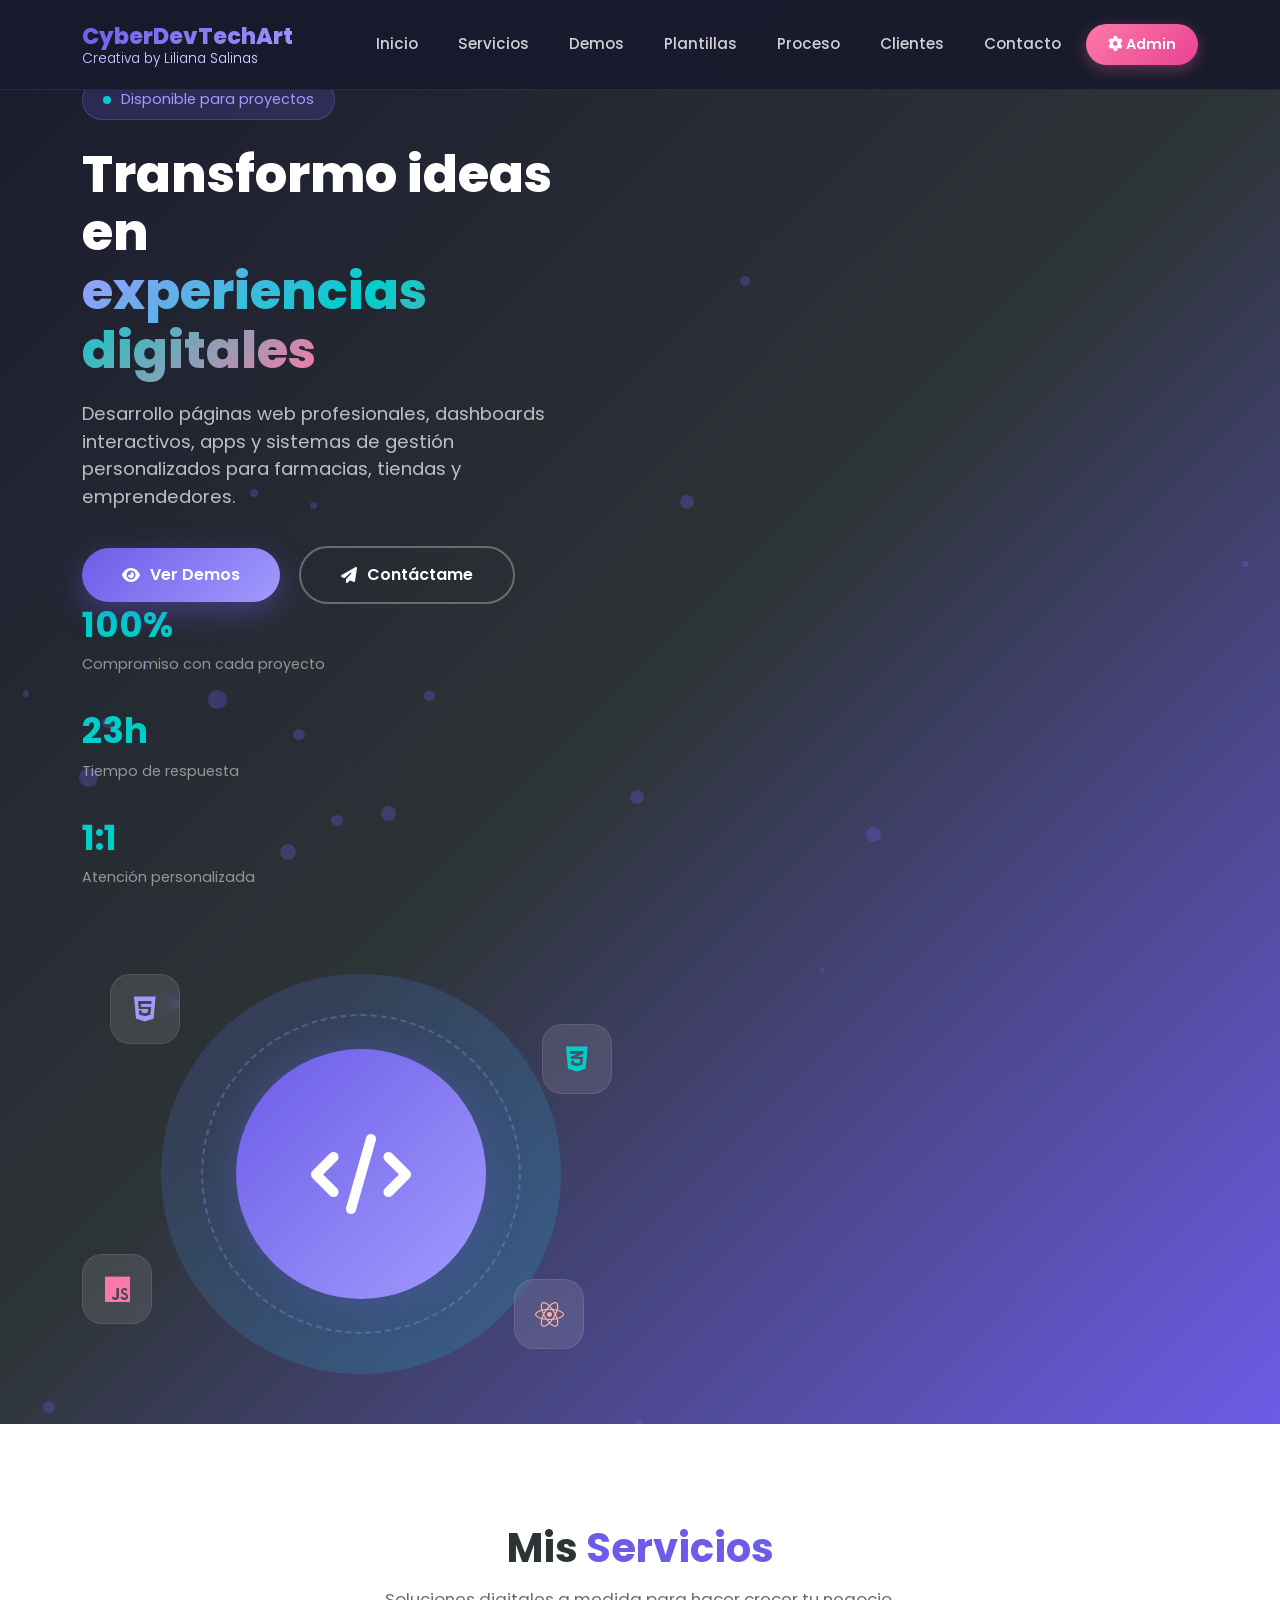
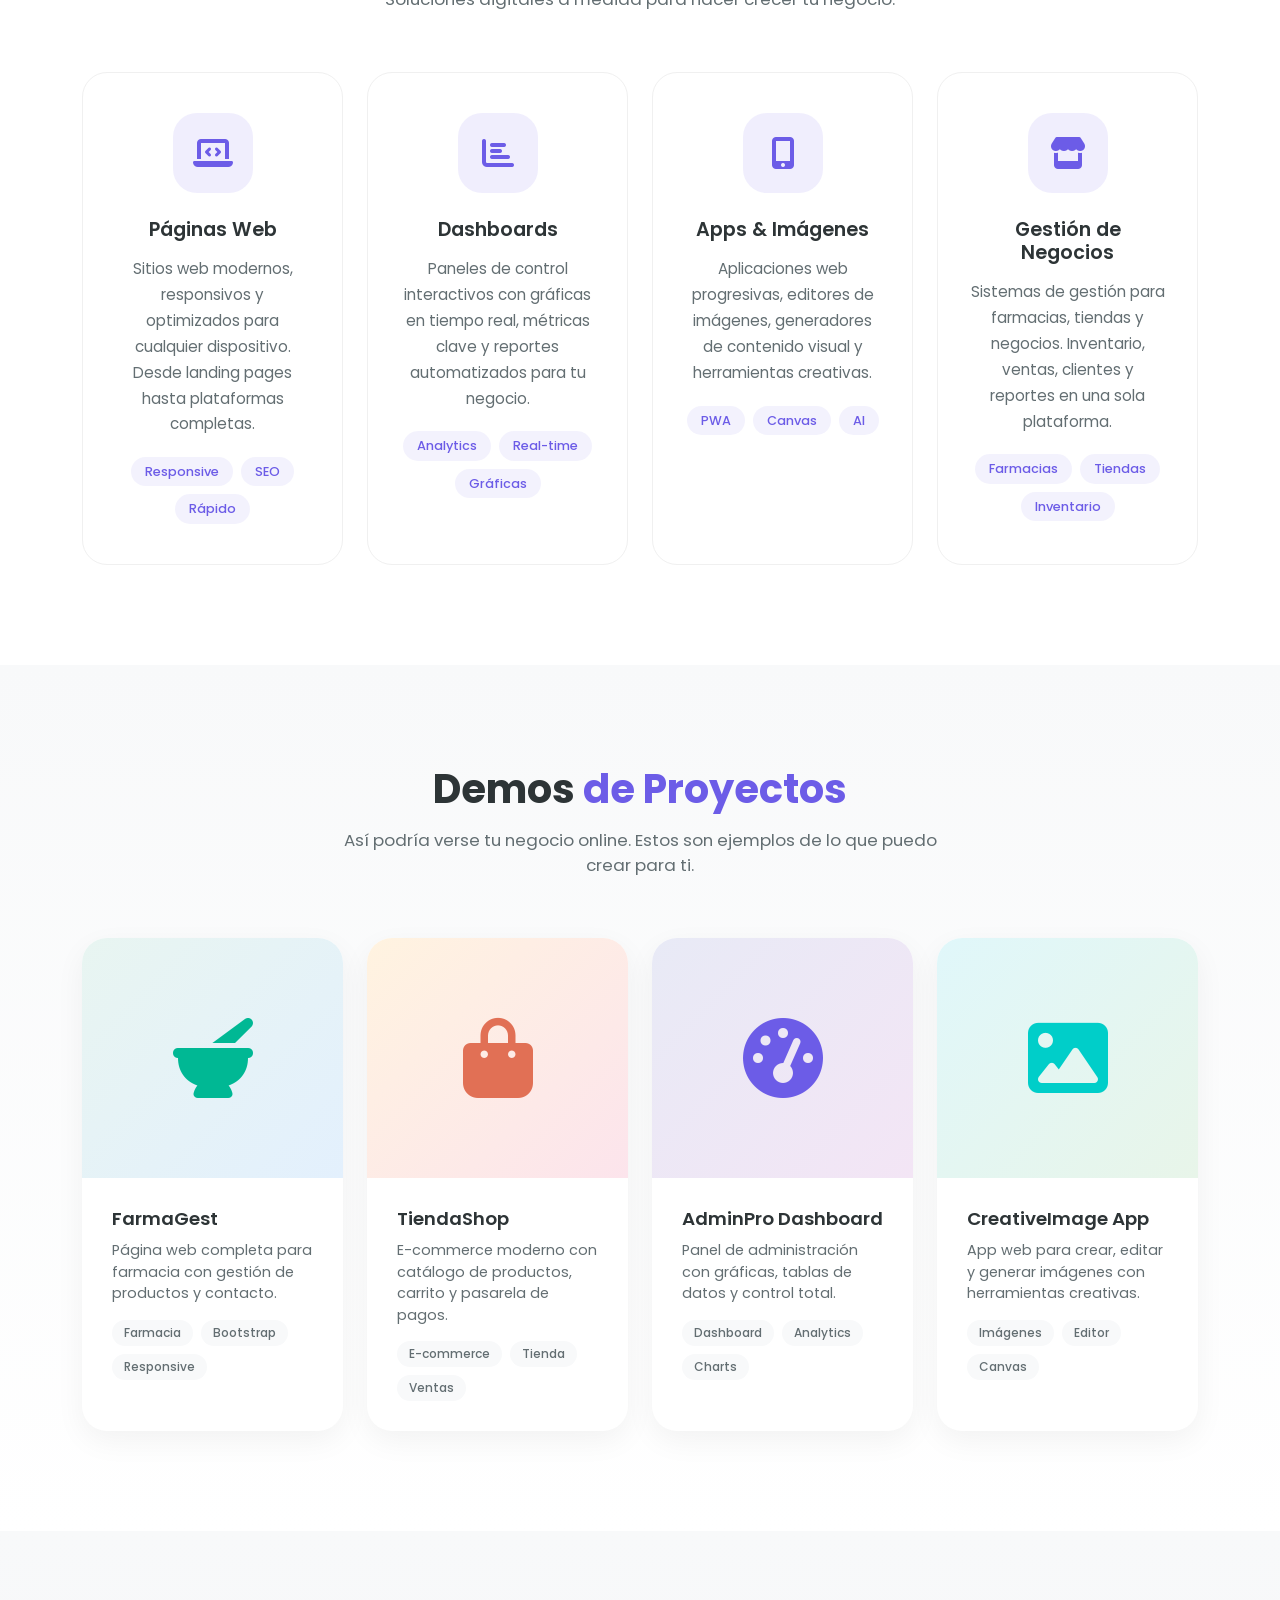
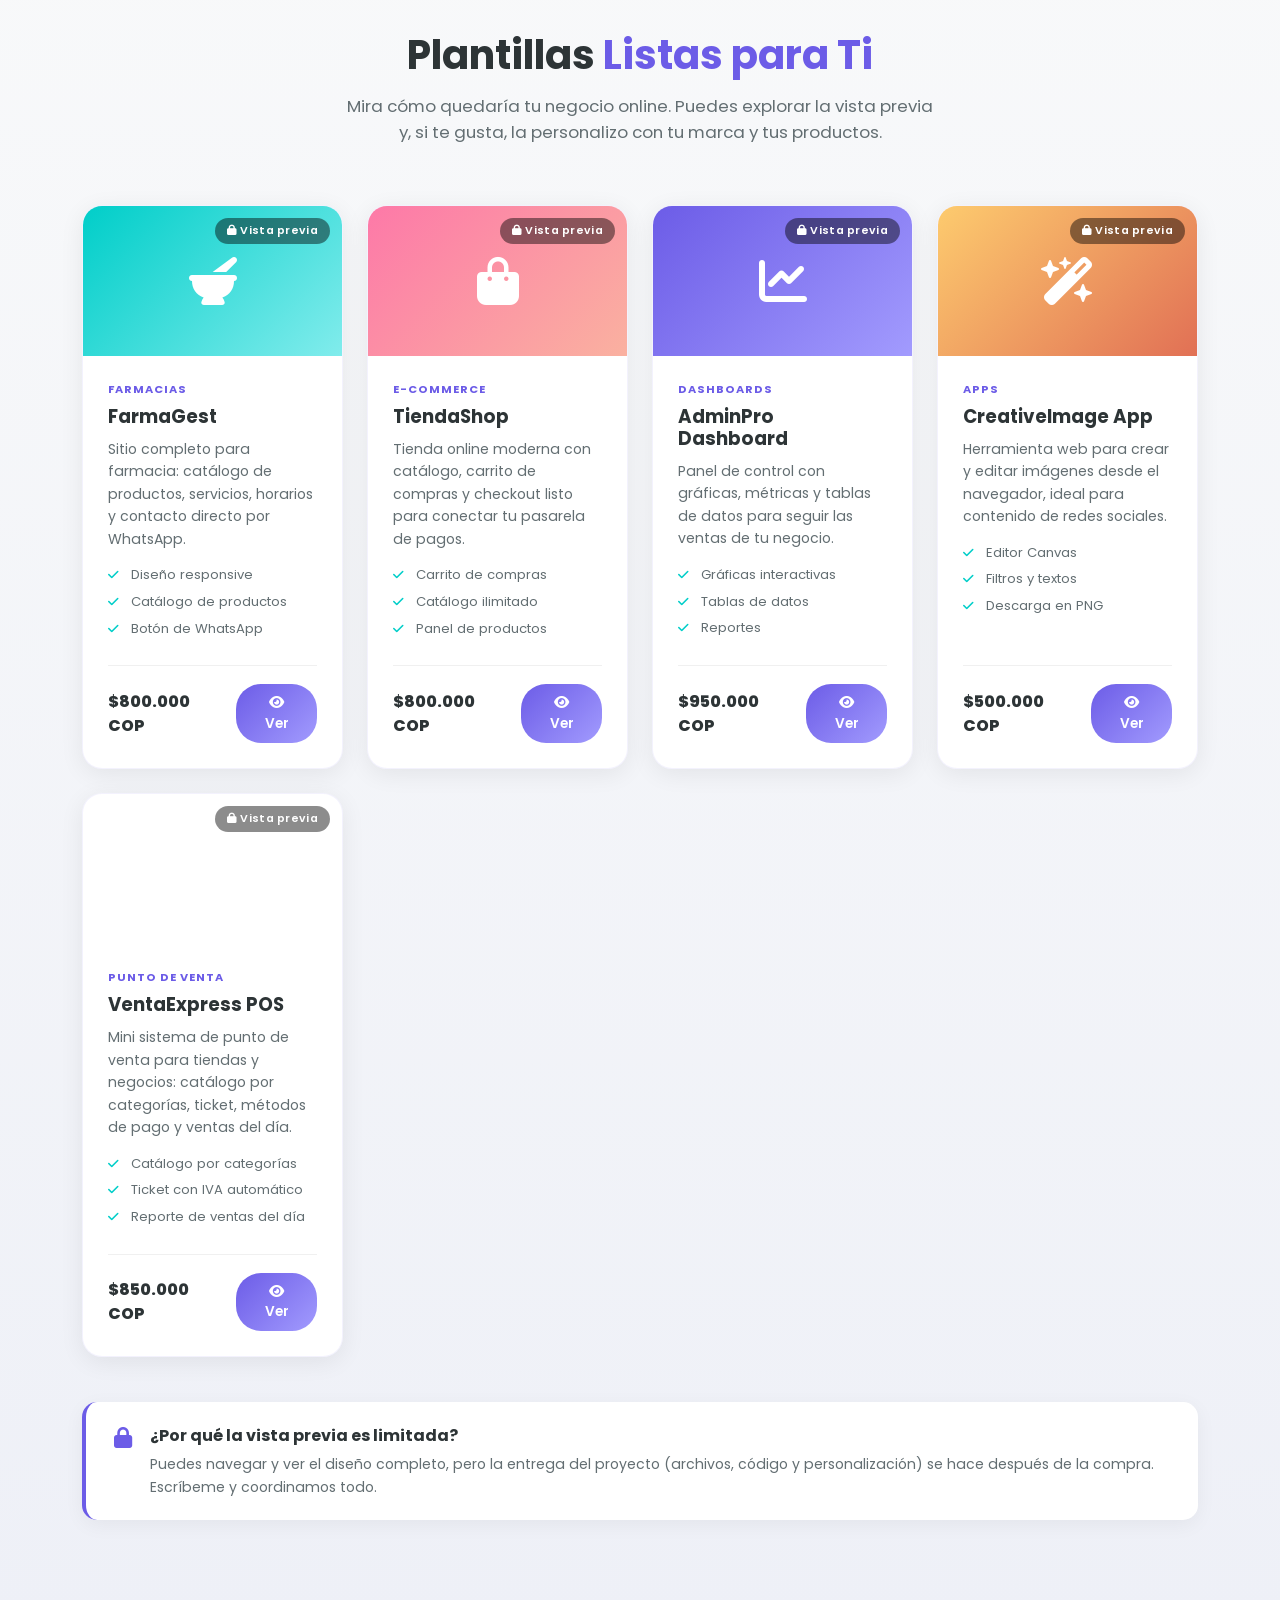
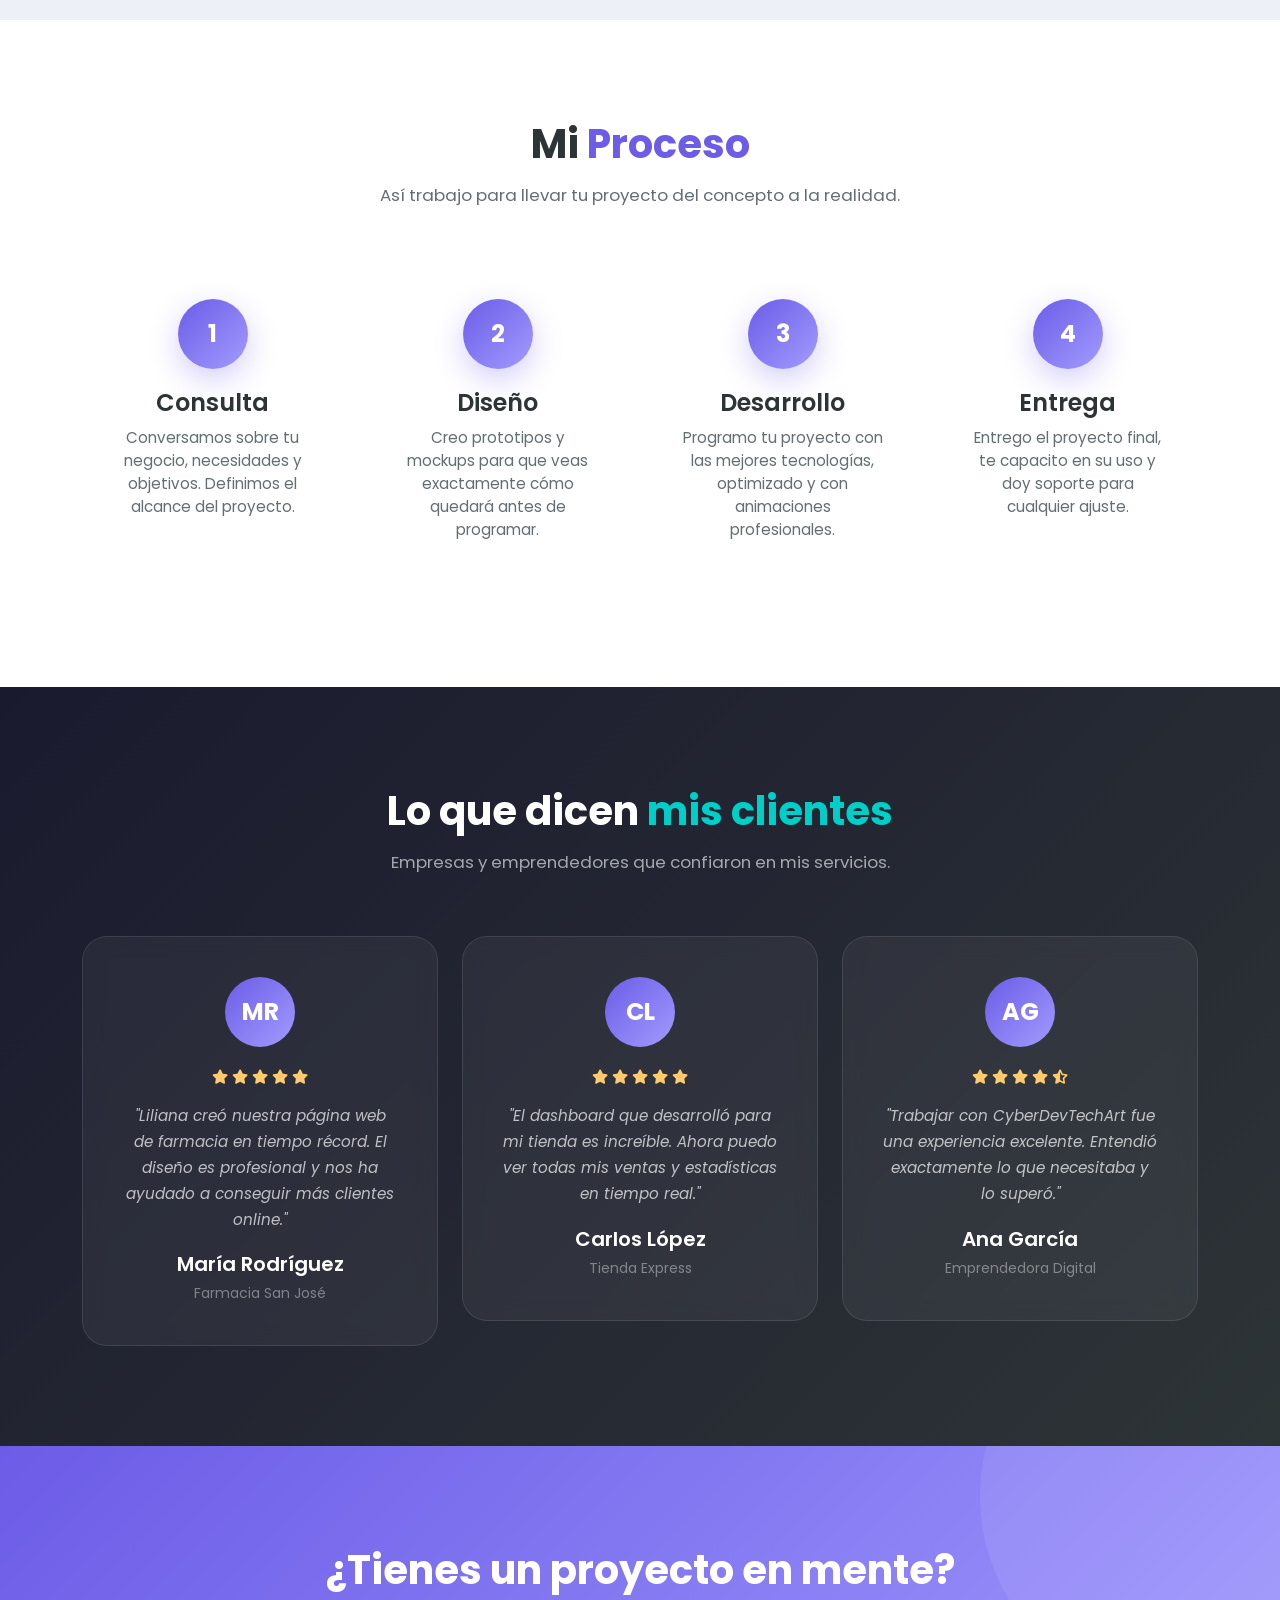
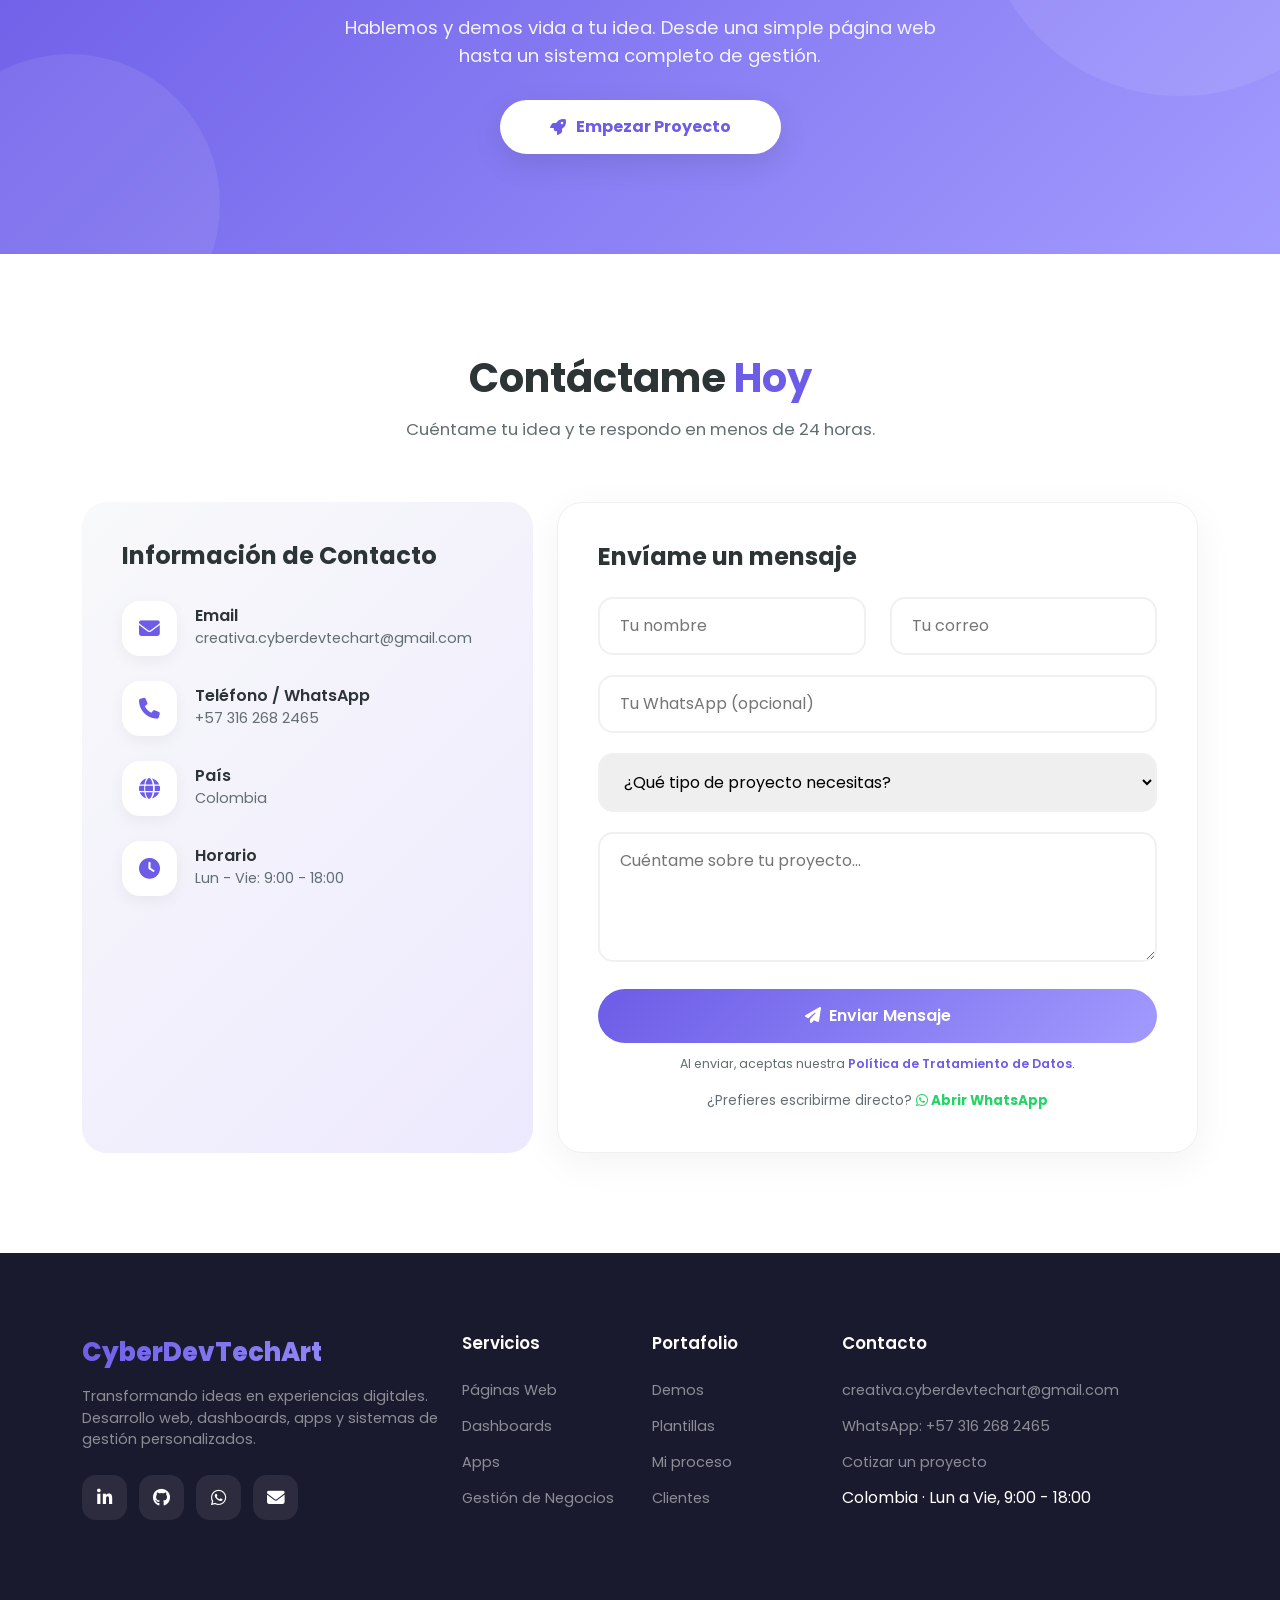
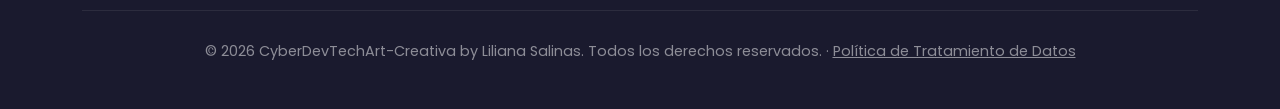
==== commit 1726b643: "Remove commitment statistics div from index.html Removed a div containing commitment statistics." ====
--- a/index.html
+++ b/index.html
@@ -82,10 +82,6 @@
     <p>Atención personalizada</p>
   </div>
 </div>
-                            <div class="stat-item">
-                                <h3>100%</h3>
-                                <p>Compromiso</p>
-                            </div>
                         </div>
                     </div>
                 </div>
